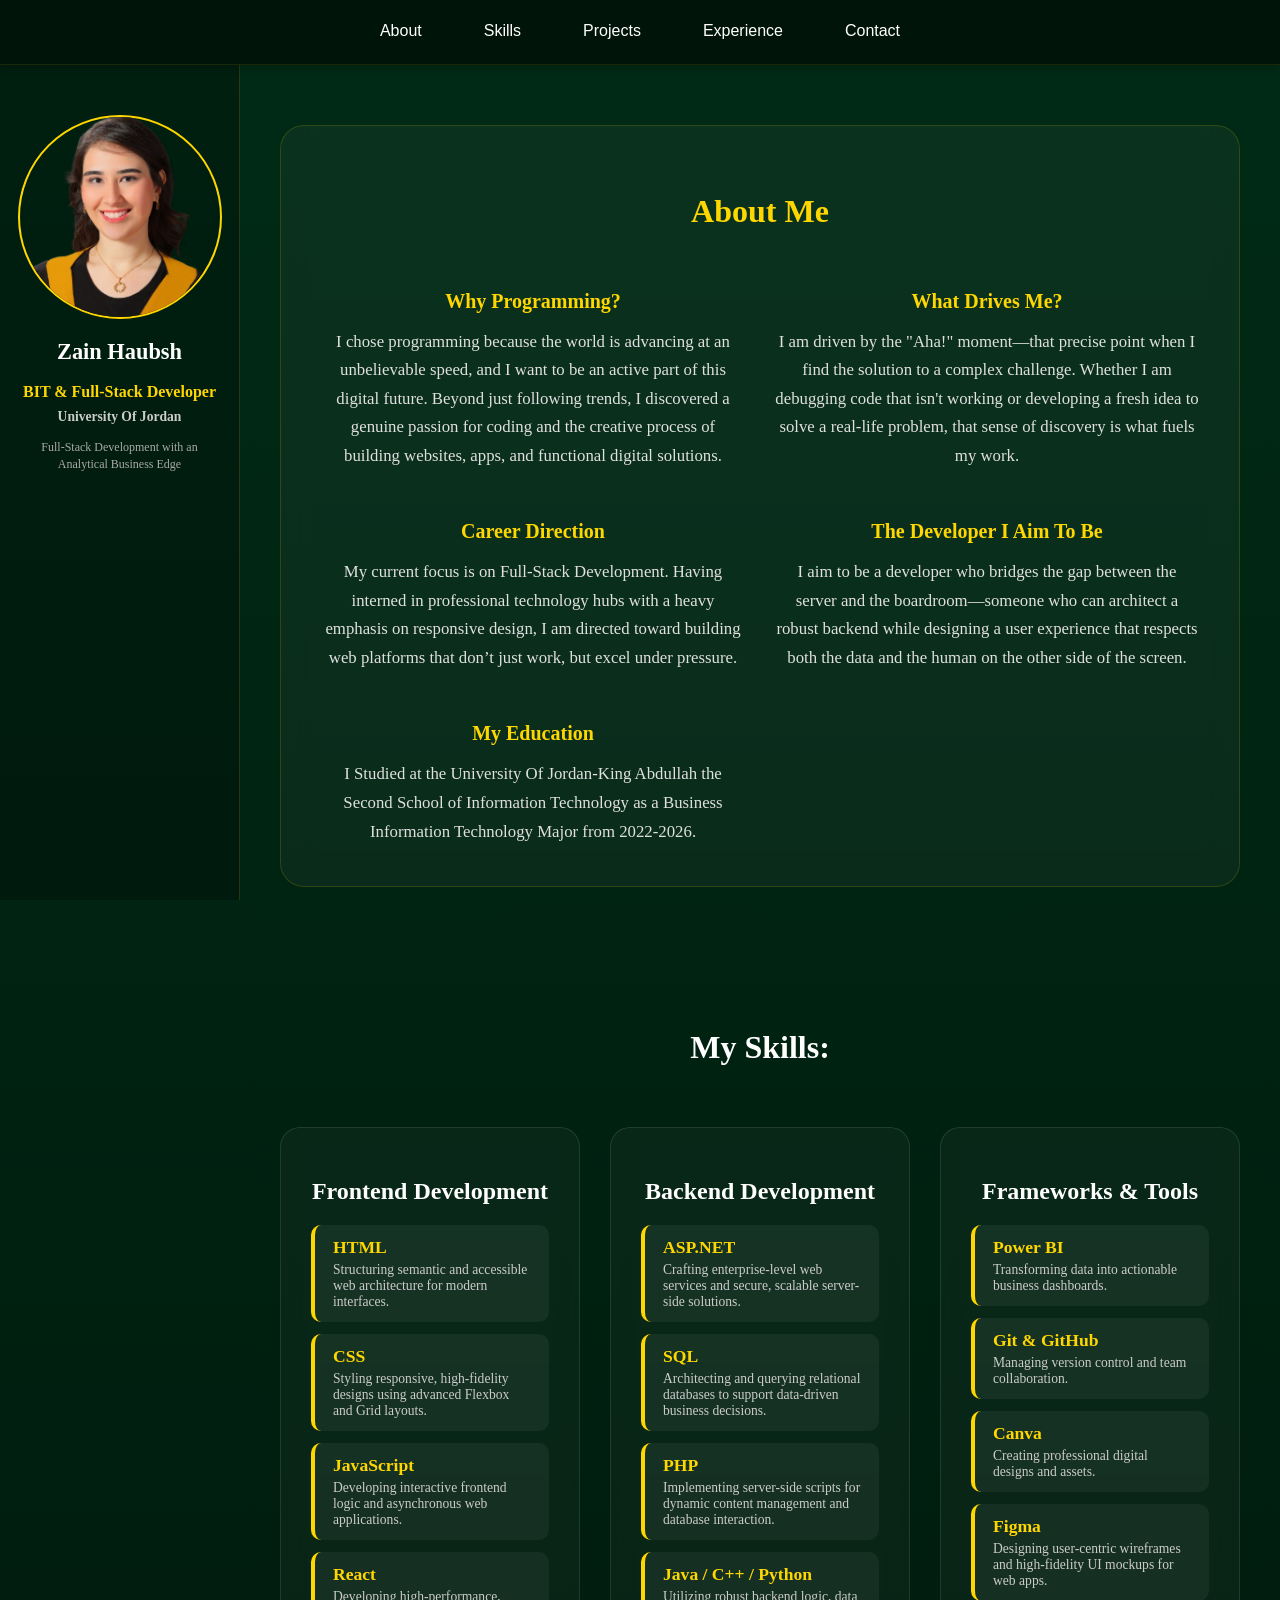
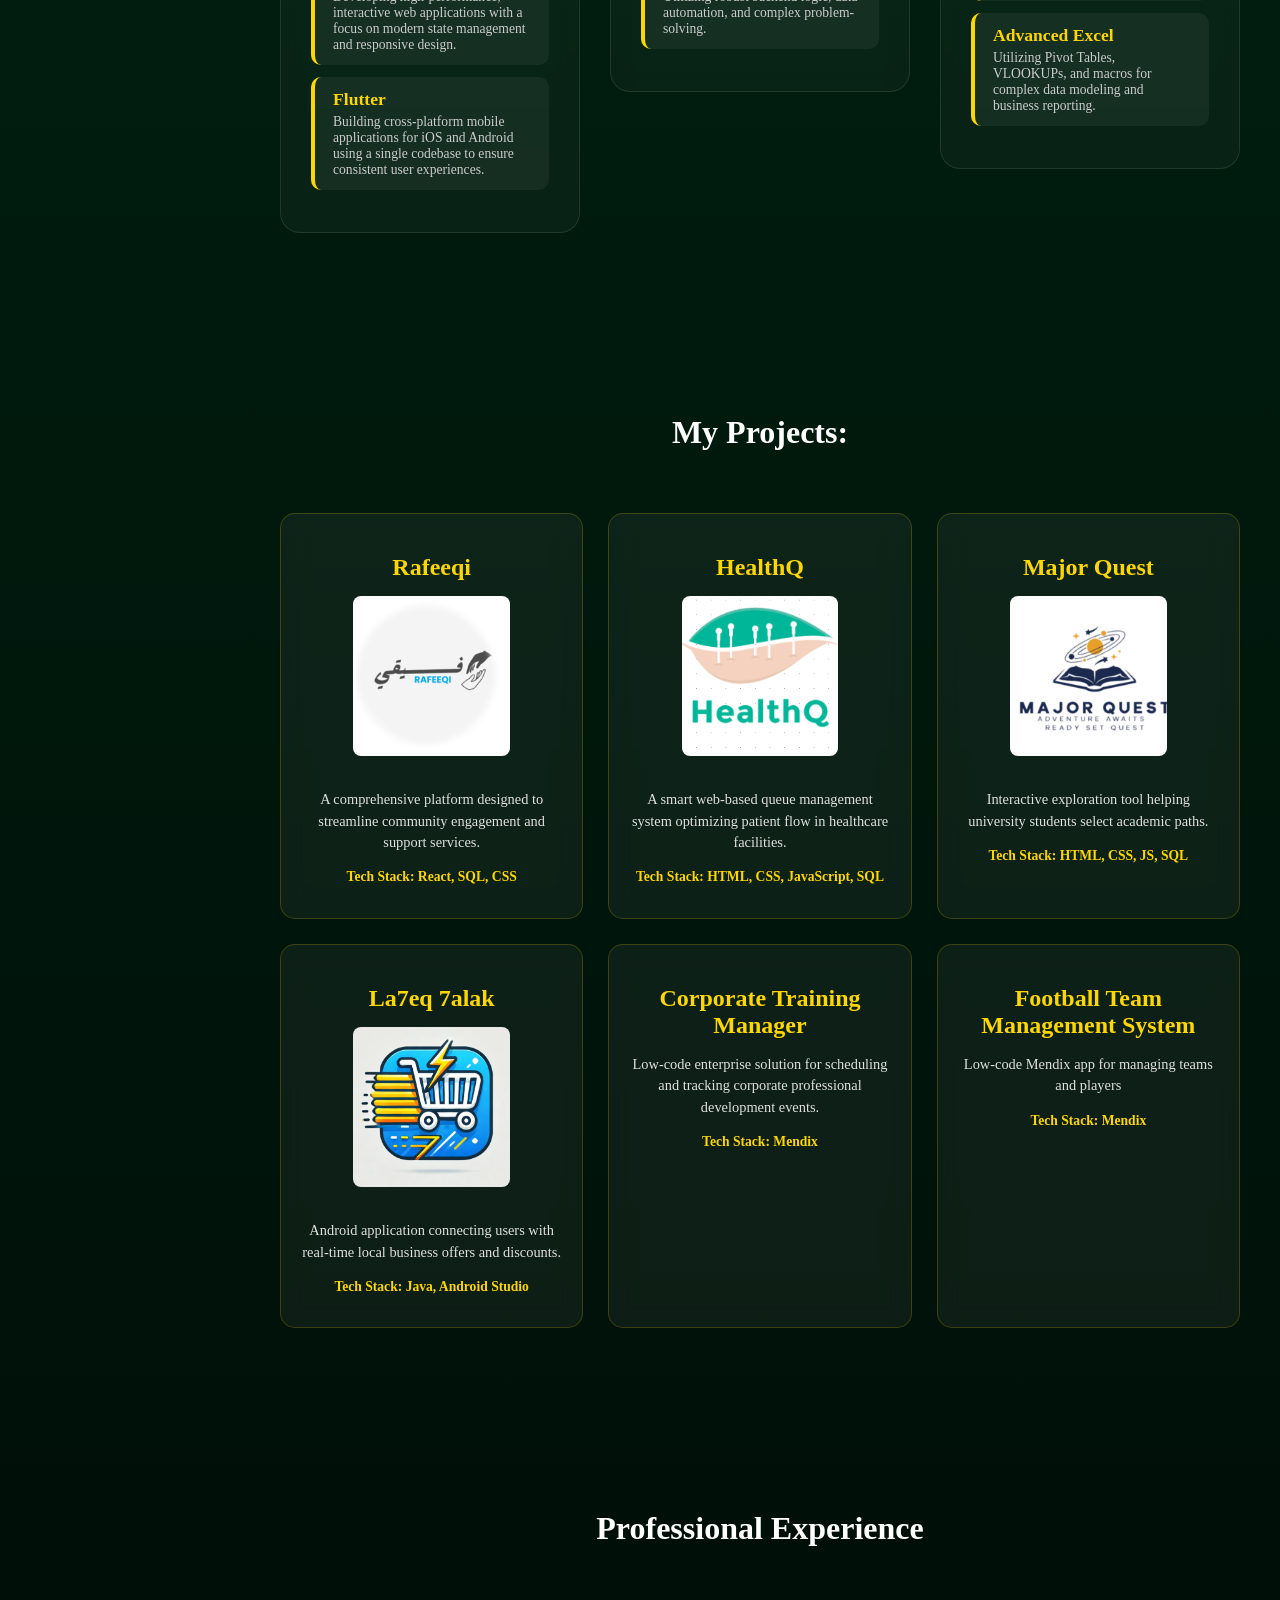
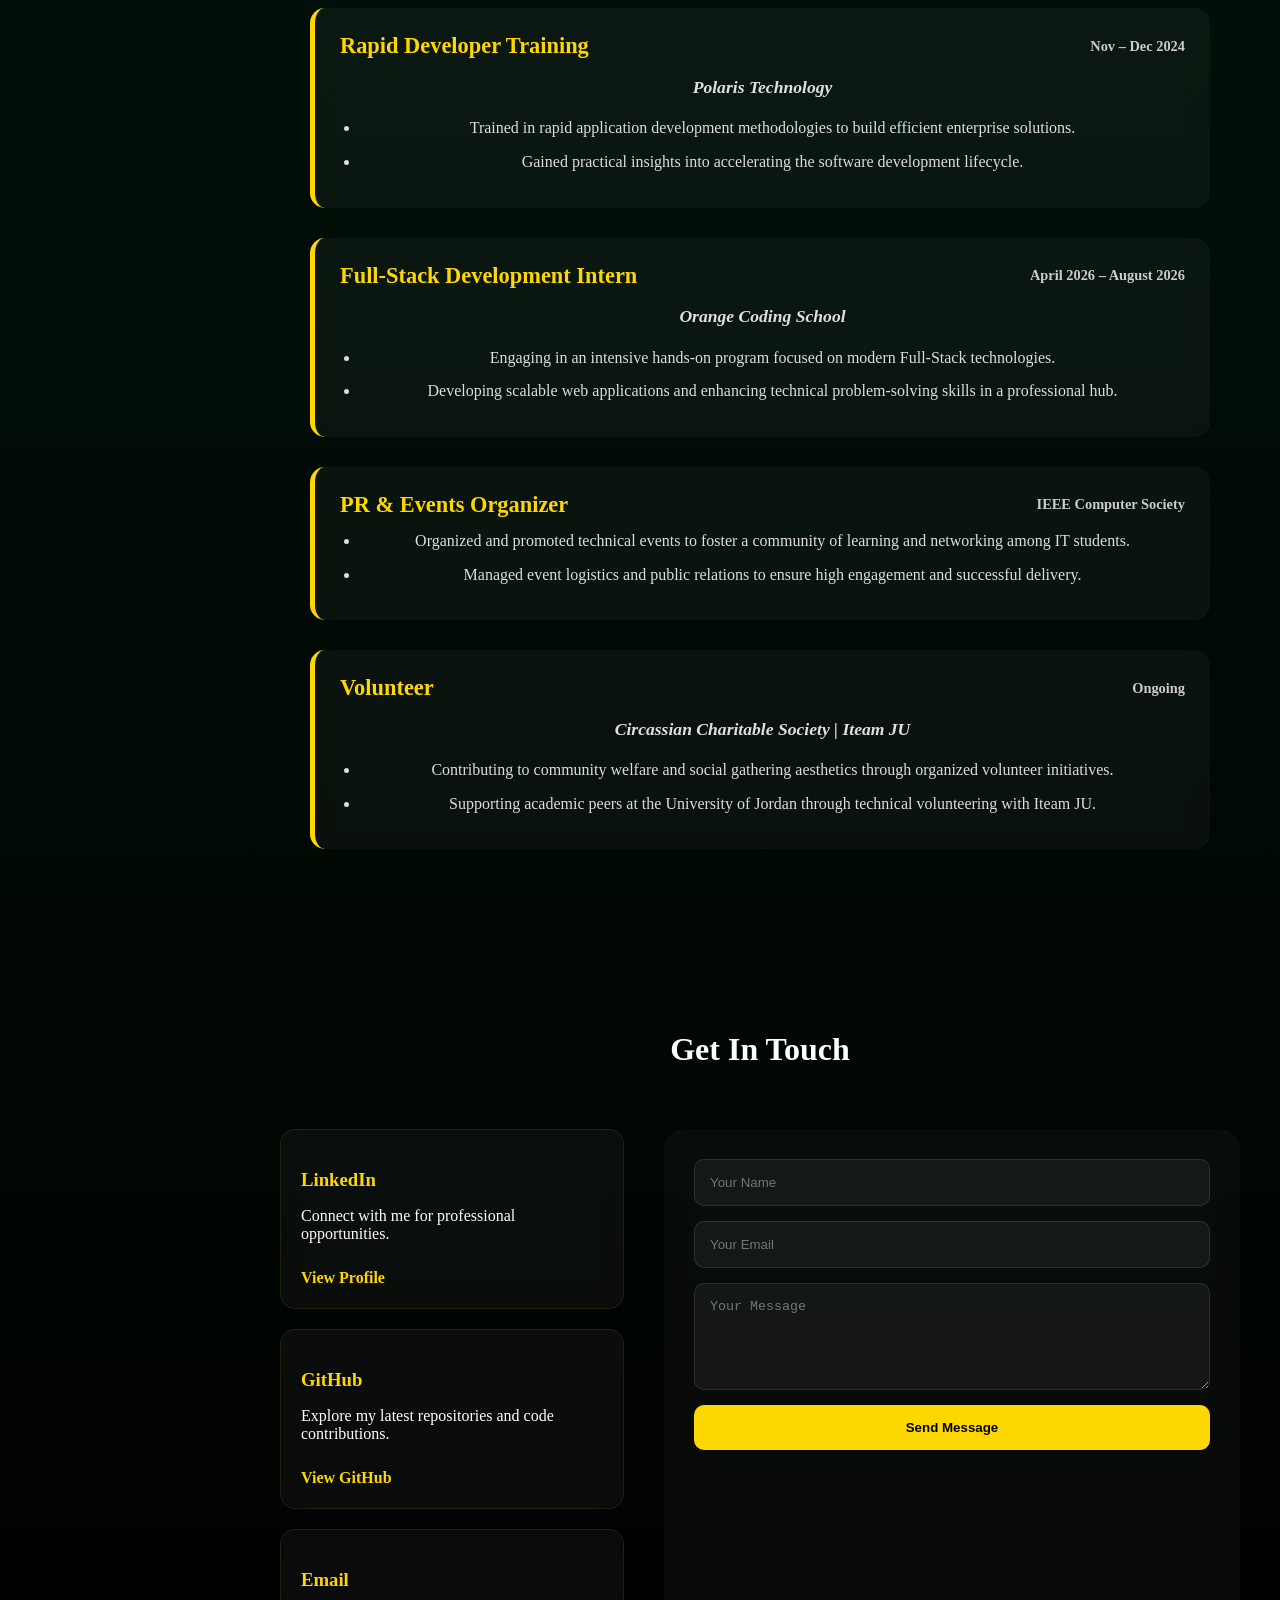
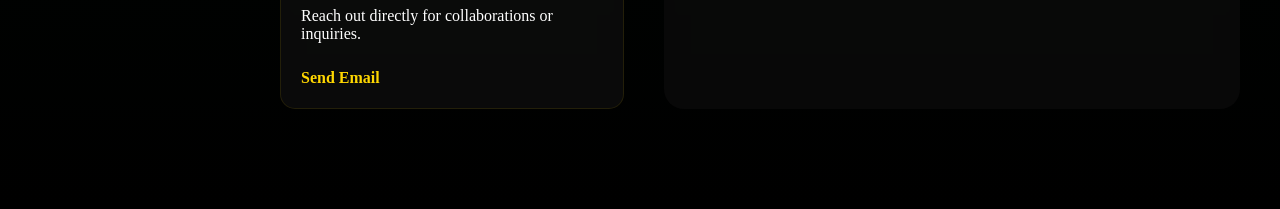
==== index.html @ e9ea1856 "edits to design, one page and change navigation" ====
<!DOCTYPE html>
<html lang="en">

<head>
    <meta charset="UTF-8">
    <meta name="viewport" content="width=device-width, initial-scale=1.0">
    <title>Main Page</title>
    <link rel="stylesheet" href="PortfolioStyling.css">
</head>

<body>
    <div class="firstbody">

        <div class="navSection">
            <a href="#about" class="link">About</a>
            <a href="#skills" class="link">Skills</a>
            <a href="#projects" class="link">Projects</a>
            <a href="#experience" class="link">Experience</a>
            <a href="#contact" class="link">Contact</a>
        </div>

        <div class="layoutFlexWrapper">

            <div class="sidebarContainer">
                <div class="myinfo">
                    <img src="Zain.png" alt="Zain's image" class="ZainImg">
                    <h1 class="name">Zain Haubsh</h1>
                    <h2 class="major">BIT & Full-Stack Developer</h2>
                    <h4>University Of Jordan</h4>
                    <h3>Full-Stack Development with an Analytical Business Edge</h3>
                </div>
            </div>

            <div class="mainContentArea">

                <div class="aboutSection" id="about">
                    <div class="driveCard">
                        <h2>About Me</h2>
                        <div class="storyGrid">
                            <div class="storyItem">
                                <h3>Why Programming?</h3>
                                <p>I chose programming because the world is advancing at an unbelievable speed, and I want to be an active part of this digital future. Beyond just following trends, I discovered a genuine passion for coding and the creative process of building websites, apps, and functional digital solutions.</p>
                            </div>
                            <div class="storyItem">
                                <h3>What Drives Me?</h3>
                                <p>I am driven by the "Aha!" moment—that precise point when I find the solution to a complex challenge. Whether I am debugging code that isn't working or developing a fresh idea to solve a real-life problem, that sense of discovery is what fuels my work.</p>
                            </div>
                            <div class="storyItem">
                                <h3>Career Direction</h3>
                                <p>My current focus is on Full-Stack Development. Having interned in professional technology hubs with a heavy emphasis on responsive design, I am directed toward building web platforms that don’t just work, but excel under pressure.</p>
                            </div>
                            <div class="storyItem">
                                <h3>The Developer I Aim To Be</h3>
                                <p>I aim to be a developer who bridges the gap between the server and the boardroom—someone who can architect a robust backend while designing a user experience that respects both the data and the human on the other side of the screen.</p>
                            </div>
                            <div class="storyItem">
                                <h3>My Education</h3>
                                <p>I Studied at the University Of Jordan-King Abdullah the Second School of Information Technology as a Business Information Technology Major from 2022-2026.</p>
                            </div>
                        </div>
                    </div>
                </div>

                <div class="infoSection" id="skills">
                    <h1>My Skills:</h1>
                    <div class="myskills">
                        <div class="bigCard">
                            <h2>Frontend Development</h2>
                            <div class="card">
                                <h3>HTML</h3>
                                <p>Structuring semantic and accessible web architecture for modern interfaces.</p>
                            </div>
                            <div class="card">
                                <h3>CSS</h3>
                                <p>Styling responsive, high-fidelity designs using advanced Flexbox and Grid layouts.</p>
                            </div>
                            <div class="card">
                                <h3>JavaScript</h3>
                                <p>Developing interactive frontend logic and asynchronous web applications.</p>
                            </div>
                            <div class="card">
                                <h3>React</h3>
                                <p>Developing high-performance, interactive web applications with a focus on modern state management and responsive design.</p>
                            </div>
                            <div class="card">
                                <h3>Flutter</h3>
                                <p>Building cross-platform mobile applications for iOS and Android using a single codebase to ensure consistent user experiences.</p>
                            </div>
                        </div>

                        <div class="bigCard">
                            <h2>Backend Development</h2>
                            <div class="card">
                                <h3>ASP.NET</h3>
                                <p>Crafting enterprise-level web services and secure, scalable server-side solutions.</p>
                            </div>
                            <div class="card">
                                <h3>SQL</h3>
                                <p>Architecting and querying relational databases to support data-driven business decisions.</p>
                            </div>
                            <div class="card">
                                <h3>PHP</h3>
                                <p>Implementing server-side scripts for dynamic content management and database interaction.</p>
                            </div>
                            <div class="card">
                                <h3>Java / C++ / Python</h3>
                                <p>Utilizing robust backend logic, data automation, and complex problem-solving.</p>
                            </div>
                        </div>

                        <div class="bigCard">
                            <h2>Frameworks & Tools</h2>
                            <div class="card">
                                <h3>Power BI</h3>
                                <p>Transforming data into actionable business dashboards.</p>
                            </div>
                            <div class="card">
                                <h3>Git & GitHub</h3>
                                <p>Managing version control and team collaboration.</p>
                            </div>
                            <div class="card">
                                <h3>Canva</h3>
                                <p>Creating professional digital designs and assets.</p>
                            </div>
                            <div class="card">
                                <h3>Figma</h3>
                                <p>Designing user-centric wireframes and high-fidelity UI mockups for web apps.</p>
                            </div>
                            <div class="card">
                                <h3>Advanced Excel</h3>
                                <p>Utilizing Pivot Tables, VLOOKUPs, and macros for complex data modeling and business reporting.</p>
                            </div>
                        </div>
                    </div>
                </div>

                <div class="infoSection" id="projects">
                    <h1>My Projects:</h1>
                    <div class="myprojects">
                        <div class="projectCard">
                            <h2>Rafeeqi</h2>
                            <img src="rafeeqi.png" alt="Rafeeqi Platform">
                            <p>A comprehensive platform designed to streamline community engagement and support services.</p>
                            <p class="tech">Tech Stack: React, SQL, CSS</p>
                        </div>
                        <div class="projectCard">
                            <h2>HealthQ</h2>
                            <img src="HealthQ.png" alt="HealthQ System">
                            <p>A smart web-based queue management system optimizing patient flow in healthcare facilities.</p>
                            <p class="tech">Tech Stack: HTML, CSS, JavaScript, SQL</p>
                        </div>
                        <div class="projectCard">
                            <h2>Major Quest</h2>
                            <img src="majorQuest.png" alt="Major Quest">
                            <p>Interactive exploration tool helping university students select academic paths.</p>
                            <p class="tech">Tech Stack: HTML, CSS, JS, SQL</p>
                        </div>
                        <div class="projectCard">
                            <h2>La7eq 7alak</h2>
                            <img src="La7eq 7alak.png" alt="La7eq 7alak App">
                            <p>Android application connecting users with real-time local business offers and discounts.</p>
                            <p class="tech">Tech Stack: Java, Android Studio</p>
                        </div>
                        <div class="projectCard">
                            <h2>Corporate Training Manager</h2>
                            <p>Low-code enterprise solution for scheduling and tracking corporate professional development events.</p>
                            <p class="tech">Tech Stack: Mendix</p>
                        </div>
                        <div class="projectCard">
                            <h2>Football Team Management System</h2>
                            <p>Low-code Mendix app for managing teams and players</p>
                            <p class="tech">Tech Stack: Mendix</p>
                        </div>
                    </div>
                </div>

                <div class="infoSection" id="experience">
                    <h1>Professional Experience</h1>
                    <div class="experienceContainer">
                        <div class="expCard">
                            <div class="expHeader">
                                <h2>Rapid Developer Training</h2>
                                <span class="date">Nov – Dec 2024</span>
                            </div>
                            <h3>Polaris Technology</h3>
                            <ul>
                                <li>Trained in rapid application development methodologies to build efficient enterprise solutions.</li>
                                <li>Gained practical insights into accelerating the software development lifecycle.</li>
                            </ul>
                        </div>
                        <div class="expCard">
                            <div class="expHeader">
                                <h2>Full-Stack Development Intern</h2>
                                <span class="date">April 2026 – August 2026</span>
                            </div>
                            <h3>Orange Coding School</h3>
                            <ul>
                                <li>Engaging in an intensive hands-on program focused on modern Full-Stack technologies.</li>
                                <li>Developing scalable web applications and enhancing technical problem-solving skills in a professional hub.</li>
                            </ul>
                        </div>
                        <div class="expCard">
                            <div class="expHeader">
                                <h2>PR & Events Organizer</h2>
                                <span class="date">IEEE Computer Society</span>
                            </div>
                            <ul>
                                <li>Organized and promoted technical events to foster a community of learning and networking among IT students.</li>
                                <li>Managed event logistics and public relations to ensure high engagement and successful delivery.</li>
                            </ul>
                        </div>
                        <div class="expCard">
                            <div class="expHeader">
                                <h2>Volunteer</h2>
                                <span class="date">Ongoing</span>
                            </div>
                            <h3>Circassian Charitable Society | Iteam JU</h3>
                            <ul>
                                <li>Contributing to community welfare and social gathering aesthetics through organized volunteer initiatives.</li>
                                <li>Supporting academic peers at the University of Jordan through technical volunteering with Iteam JU.</li>
                            </ul>
                        </div>
                    </div>
                </div>

                <div class="infoSection" id="contact">
                    <h1>Get In Touch</h1>
                    <div class="contactContainer">
                        <div class="contactLinks">
                            <div class="contactCard">
                                <h3>LinkedIn</h3>
                                <p>Connect with me for professional opportunities.</p>
                                <a href="https://www.linkedin.com/in/zain-haubsh" class="contactBtn">View Profile</a>
                            </div>
                            <div class="contactCard">
                                <h3>GitHub</h3>
                                <p>Explore my latest repositories and code contributions.</p>
                                <a href="https://github.com/ZainHaubsh" class="contactBtn">View GitHub</a>
                            </div>
                            <div class="contactCard">
                                <h3>Email</h3>
                                <p>Reach out directly for collaborations or inquiries.</p>
                                <a href="mailto:zhaubsh@gmail.com" class="contactBtn">Send Email</a>
                            </div>
                        </div>
                        <form class="contactForm">
                            <input type="text" placeholder="Your Name" required>
                            <input type="email" placeholder="Your Email" required>
                            <textarea placeholder="Your Message" rows="5" required></textarea>
                            <button type="submit" class="submitBtn">Send Message</button>
                        </form>
                    </div>
                </div>

            </div>
        </div>
    </div>
</body>

</html>
---- PortfolioStyling.css ----
html,
body {
    max-width: 100%;
    overflow-x: hidden;
    position: relative;
    margin: 0;
    padding: 0;
    width: 100%;
    background: linear-gradient(to bottom, #002B16, #000000);
    min-height: 100vh;
    color: white;
}

.firstbody {
    display: flex;
    flex-direction: column;
    max-width: 100%;
    min-height: 100vh;
}

.layoutFlexWrapper {
    display: flex;
    flex-direction: row;
    width: 100%;
    flex: 1;
}

.navSection {
    display: flex;
    justify-content: center;
    align-items: center;
    gap: 30px;
    padding: 20px 0;
    width: 100%;
    height: 65px; 
    background: rgba(0, 20, 10, 0.95);
    backdrop-filter: blur(10px);
    box-sizing: border-box;
    border-bottom: 1px solid rgba(255, 215, 0, 0.1);
    box-shadow: 0 2px 10px rgba(0, 0, 0, 0.3);
    position: fixed;
    top: 0;
    left: 0;
    z-index: 1010; 
}

.link {
    color: white;
    text-decoration: none;
    font-size: 16px;
    font-weight: 500;
    font-family: sans-serif;
    padding: 8px 16px;
    transition: all 0.3s ease;
    border-bottom: 2px solid transparent;
}

.link:hover {
    color: #FFD700;
    border-bottom: 2px solid #FFD700;
}

.sidebarContainer {
    display: flex;
    flex-direction: column;
    justify-content: flex-start;
    align-items: center;
    gap: 25px;
    padding: 50px 15px;
    width: 240px;
    min-width: 240px;
    background: rgba(0, 15, 8, 0.4);
    box-sizing: border-box;
    border-right: 1px solid rgba(255, 215, 0, 0.15);
    overflow-y: auto;
    position: fixed;
    top: 65px;
    left: 0;
    height: calc(100vh - 65px);
    z-index: 1000;
}

.mainContentArea {
    flex: 1;
    display: flex;
    flex-direction: column;
    box-sizing: border-box;
    margin-top: 65px; 
    margin-left: 240px;
    width: calc(100% - 240px);
}

.myinfo {
    display: flex;
    flex-direction: column;
    align-items: center;
    text-align: center;
    width: 100%;
}

.ZainImg {
    margin-bottom: 15px;
    width: 200px;
    height: 200px;
    border-radius: 50%;
    object-fit: cover;
    border: 2px solid #FFD700;
}

.name {
    font-size: 1.4rem;
    margin: 5px 0;
}

.major {
    color: #FFD700;
    font-size: 1rem;
    margin-bottom: 6px;
}

.sidebarContainer h4 {
    font-size: 0.85rem;
    margin: 2px 0;
    color: #cccccc;
}

.sidebarContainer h3 {
    font-size: 0.75rem;
    font-weight: normal;
    color: #aaaaaa;
    margin-top: 12px;
    line-height: 1.4;
    padding: 0 5px;
}

.aboutSection {
    display: flex;
    justify-content: center;
    align-items: center;
    padding: 60px 40px;
    width: 100%;
    box-sizing: border-box;
}

.infoSection {
    padding: 60px 40px;
    width: 100%;
    box-sizing: border-box;
    display: flex;
    flex-direction: column;
    align-items: center;
    text-align: center;
}

.driveCard {
    width: 100%;
    max-width: 1100px;
    background: rgba(255, 255, 255, 0.04);
    border: 1px solid rgba(255, 215, 0, 0.15);
    border-radius: 24px;
    padding: 40px;
    backdrop-filter: blur(15px);
    box-sizing: border-box;
    display: flex;
    flex-direction: column;
    align-items: center;
}

.driveCard h2 {
    color: #FFD700;
    text-align: center;
    font-size: 2rem;
    margin-bottom: 40px;
}

.storyGrid {
    display: grid;
    grid-template-columns: 1fr 1fr;
    gap: 30px;
    width: 100%;
}

.storyItem {
    text-align: center;
}

.storyItem h3 {
    color: #FFD700;
    font-size: 1.25rem;
    margin-bottom: 15px;
}

.storyItem p {
    color: #e0e0e0;
    line-height: 1.7;
    font-size: 1.05rem;
    margin: 0 auto;
}

.myworkButton {
    margin-top: 30px;
    padding: 12px 30px;
    border-radius: 25px;
    background-color: #FFD700;
    color: black;
    font-weight: bold;
    border: none;
    cursor: pointer;
}

.myskills {
    display: flex;
    flex-direction: row;
    flex-wrap: wrap;
    justify-content: center;
    align-items: flex-start;
    gap: 30px;
    padding: 40px 0;
    width: 100%;
    box-sizing: border-box;
}

.bigCard {
    background: rgba(255, 255, 255, 0.03);
    border: 1px solid rgba(255, 255, 255, 0.1);
    border-radius: 20px;
    padding: 30px;
    flex: 1;
    min-width: 280px;
    max-width: 400px;
    backdrop-filter: blur(10px);
    box-sizing: border-box;
}

.card {
    background: rgba(255, 255, 255, 0.05);
    border-left: 4px solid #FFD700;
    border-radius: 10px;
    padding: 12px 18px;
    margin: 12px 0;
    text-align: left;
    transition: all 0.3s ease;
}

.card h3 {
    margin: 0;
    font-size: 1.1rem;
    color: #FFD700;
}

.card p {
    margin: 4px 0 0 0;
    font-size: 0.85rem;
    color: #cccccc;
}

.myprojects {
    display: grid;
    grid-template-columns: repeat(auto-fit, minmax(280px, 1fr));
    gap: 25px;
    padding: 40px 0;
    width: 100%;
}

.projectCard {
    background: rgba(255, 255, 255, 0.05);
    border: 1px solid rgba(255, 215, 0, 0.2);
    border-radius: 15px;
    padding: 20px;
    text-align: center;
    backdrop-filter: blur(12px);
    transition: transform 0.3s ease, border-color 0.3s ease;
}

.projectCard:hover {
    transform: translateY(-10px);
    border-color: #FFD700;
    box-shadow: 0 10px 20px rgba(0, 0, 0, 0.5);
}

.projectCard h2 {
    color: #FFD700;
    margin-bottom: 15px;
    font-size: 1.5rem;
}

.projectCard img {
    width: 60%;
    height: 160px;
    object-fit: cover;
    border-radius: 8px;
    margin-bottom: 15px;
    background: #1a1a1a;
}

.projectCard p {
    font-size: 0.9rem;
    color: #e0e0e0;
    line-height: 1.5;
    margin-bottom: 10px;
}

.projectCard .tech {
    font-weight: bold;
    color: #FFD700;
    font-size: 0.85rem;
}

.experienceContainer {
    display: flex;
    flex-direction: column;
    align-items: center;
    gap: 30px;
    padding: 40px 0;
    width: 100%;
}

.expCard {
    background: rgba(255, 255, 255, 0.04);
    border-left: 5px solid #FFD700;
    border-radius: 15px;
    padding: 25px;
    width: 100%;
    max-width: 900px;
    backdrop-filter: blur(10px);
    box-sizing: border-box;
    transition: transform 0.3s ease;
}

.expCard:hover {
    transform: translateX(10px);
    background: rgba(255, 255, 255, 0.08);
}

.expHeader {
    display: flex;
    justify-content: space-between;
    align-items: center;
    margin-bottom: 10px;
}

.expCard h2 {
    color: #FFD700;
    margin: 0;
    font-size: 1.4rem;
}

.expCard h3 {
    color: #e0e0e0;
    font-size: 1.1rem;
    font-style: italic;
}

.expCard .date {
    color: #cccccc;
    font-size: 0.9rem;
    font-weight: bold;
}

.expCard ul {
    margin: 0;
    padding-left: 20px;
    color: #dddddd;
}

.expCard li {
    margin-bottom: 8px;
    line-height: 1.6;
}

.contactContainer {
    display: flex;
    flex-direction: row;
    flex-wrap: wrap;
    justify-content: center;
    gap: 40px;
    padding: 40px 0;
    width: 100%;
}

.contactLinks {
    display: flex;
    flex-direction: column;
    gap: 20px;
    flex: 1;
    max-width: 400px;
}

.contactCard {
    background: rgba(255, 255, 255, 0.04);
    border: 1px solid rgba(255, 215, 0, 0.1);
    border-radius: 15px;
    padding: 20px;
    text-align: left;
    backdrop-filter: blur(10px);
}

.contactCard h3 {
    color: #FFD700;
    margin-bottom: 10px;
}

.contactBtn {
    display: inline-block;
    margin-top: 10px;
    color: #FFD700;
    text-decoration: none;
    font-weight: bold;
    border-bottom: 1px solid transparent;
    transition: border-color 0.3s ease;
}

.contactBtn:hover {
    border-color: #FFD700;
}

.contactForm {
    flex: 1.5;
    max-width: 600px;
    display: flex;
    flex-direction: column;
    gap: 15px;
    background: rgba(255, 255, 255, 0.03);
    padding: 30px;
    border-radius: 20px;
    backdrop-filter: blur(10px);
    box-sizing: border-box;
}

.contactForm input,
.contactForm textarea {
    background: rgba(255, 255, 255, 0.05);
    border: 1px solid rgba(255, 255, 255, 0.1);
    border-radius: 10px;
    padding: 15px;
    color: white;
}

.submitBtn {
    background: #FFD700;
    color: black;
    border: none;
    padding: 15px;
    border-radius: 10px;
    font-weight: bold;
    cursor: pointer;
    transition: transform 0.3s ease, background 0.3s ease;
}

.submitBtn:hover {
    transform: scale(1.02);
    background: #e6c200;
}

@media (max-width: 1024px) {
    .sidebarContainer {
        width: 200px;
        min-width: 200px;
        padding: 40px 10px;
    }

    .mainContentArea {
        width: calc(100% - 200px);
        margin-left: 200px;
    }

    .ZainImg {
        width: 80px;
        height: 80px;
    }

    .name {
        font-size: 1.2rem;
    }

    .link {
        font-size: 14px;
        padding: 6px 10px;
    }

    .storyGrid {
        grid-template-columns: 1fr;
    }

    .contactContainer {
        flex-direction: column;
        align-items: center;
        gap: 30px;
    }

    .contactForm,
    .contactLinks {
        max-width: 90%;
        width: 100%;
    }
}

@media (max-width: 768px) {
    .layoutFlexWrapper {
        flex-direction: column;
    }

    .navSection {
        gap: 15px;
        padding: 15px 10px;
        flex-wrap: wrap;
        height: auto;
    }

    .link {
        font-size: 13px;
        padding: 4px 8px;
    }

    .sidebarContainer {
        position: static;
        width: 100%;
        height: auto;
        min-width: unset;
        padding: 30px 20px;
        border-right: none;
        border-bottom: 1px solid rgba(255, 215, 0, 0.15);
        background: rgba(0, 15, 8, 0.2);
        margin-top:90px;
    }

    .ZainImg {
        width: 90px;
        height: 90px;
    }

    .name {
        font-size: 1.5rem;
    }

    .mainContentArea {
        width: 100%;
        margin-left: 0;
        margin-top: 0;
    }

    .aboutSection,
    .infoSection {
        padding: 40px 20px;
    }

    .driveCard {
        padding: 30px 20px;
    }

    .myskills {
        flex-direction: column;
        align-items: center;
        padding: 20px 0;
    }

    .bigCard {
        width: 100%;
        max-width: 100%;
    }

    .myprojects {
        flex-direction: column;
        align-items: center;
        padding: 20px 0;
    }

    .projectCard {
        width: 100%;
        max-width: 100%;
    }

    .contactContainer {
        flex-direction: column;
        align-items: center;
        padding: 20px 0;
    }

    .contactForm,
    .contactLinks {
        width: 100%;
        max-width: 100%;
    }

    .expHeader {
        flex-direction: column;
        align-items: flex-start;
        gap: 5px;
    }
}
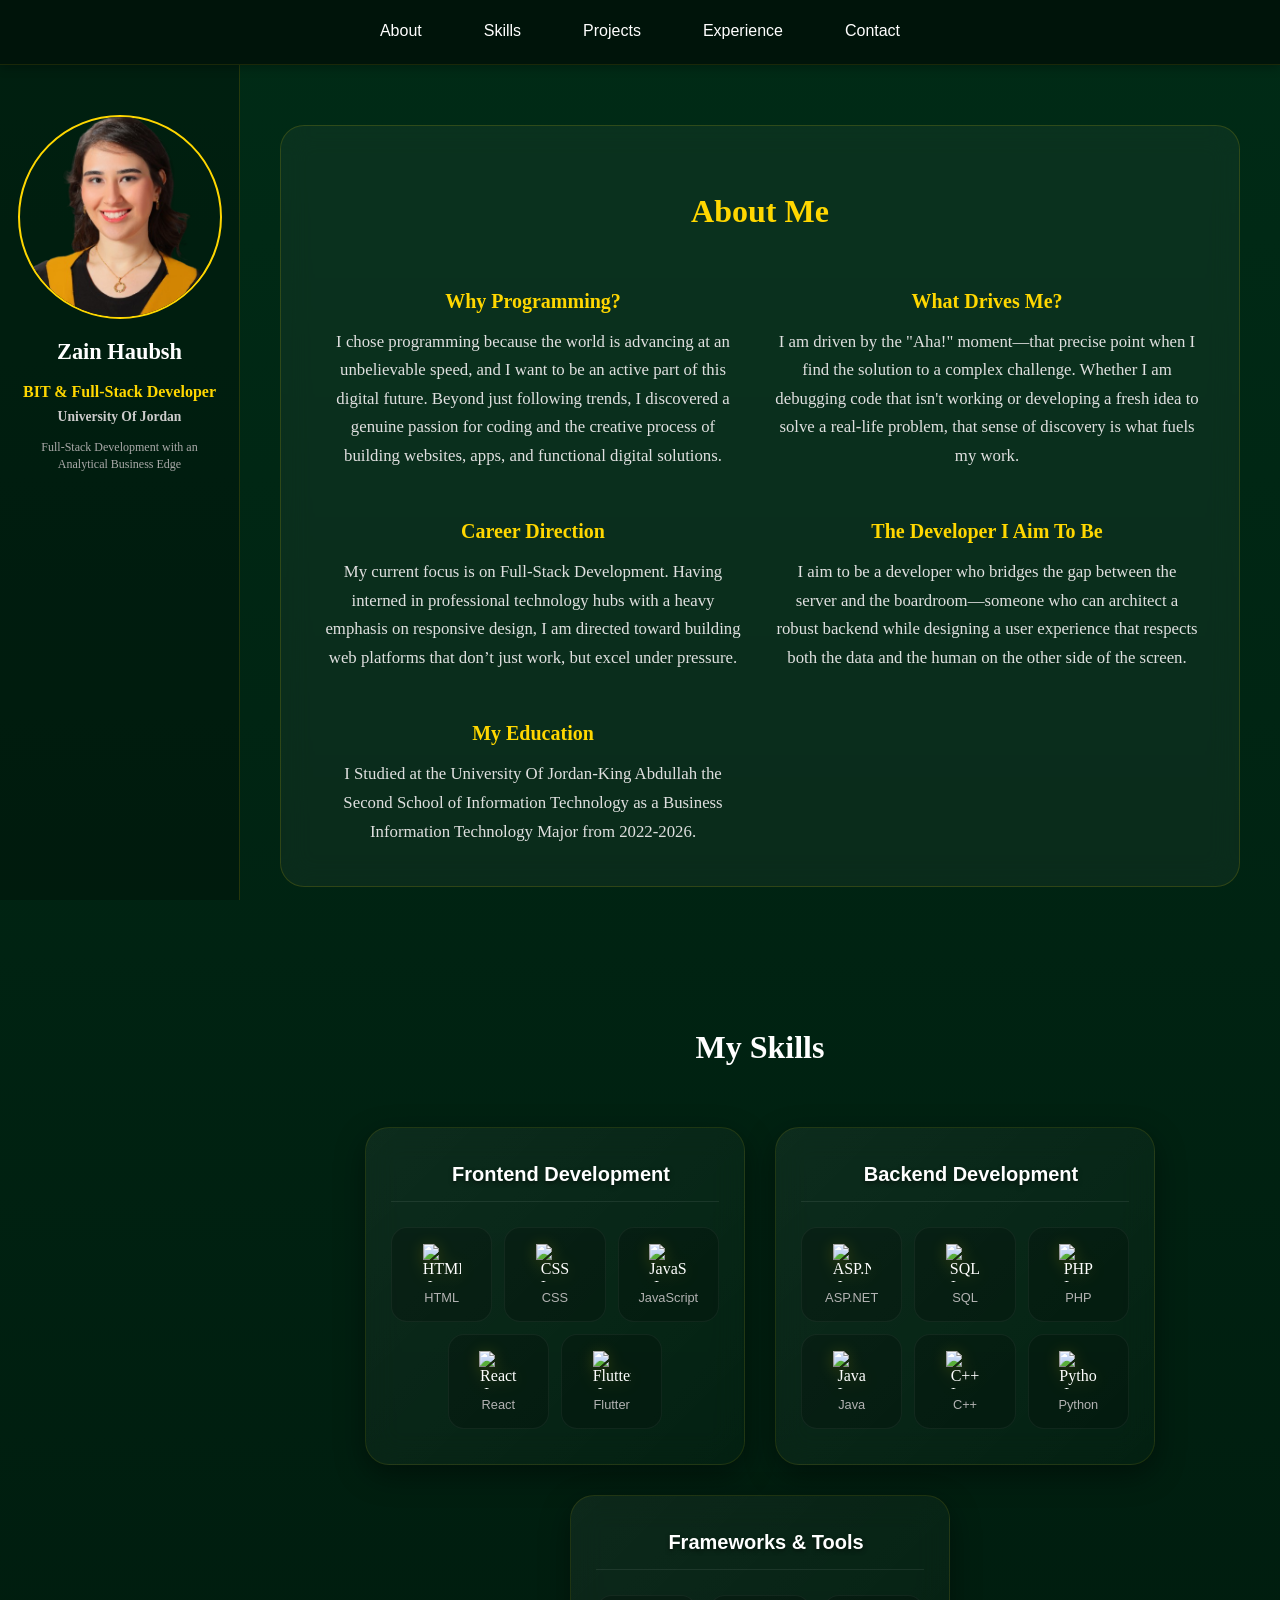
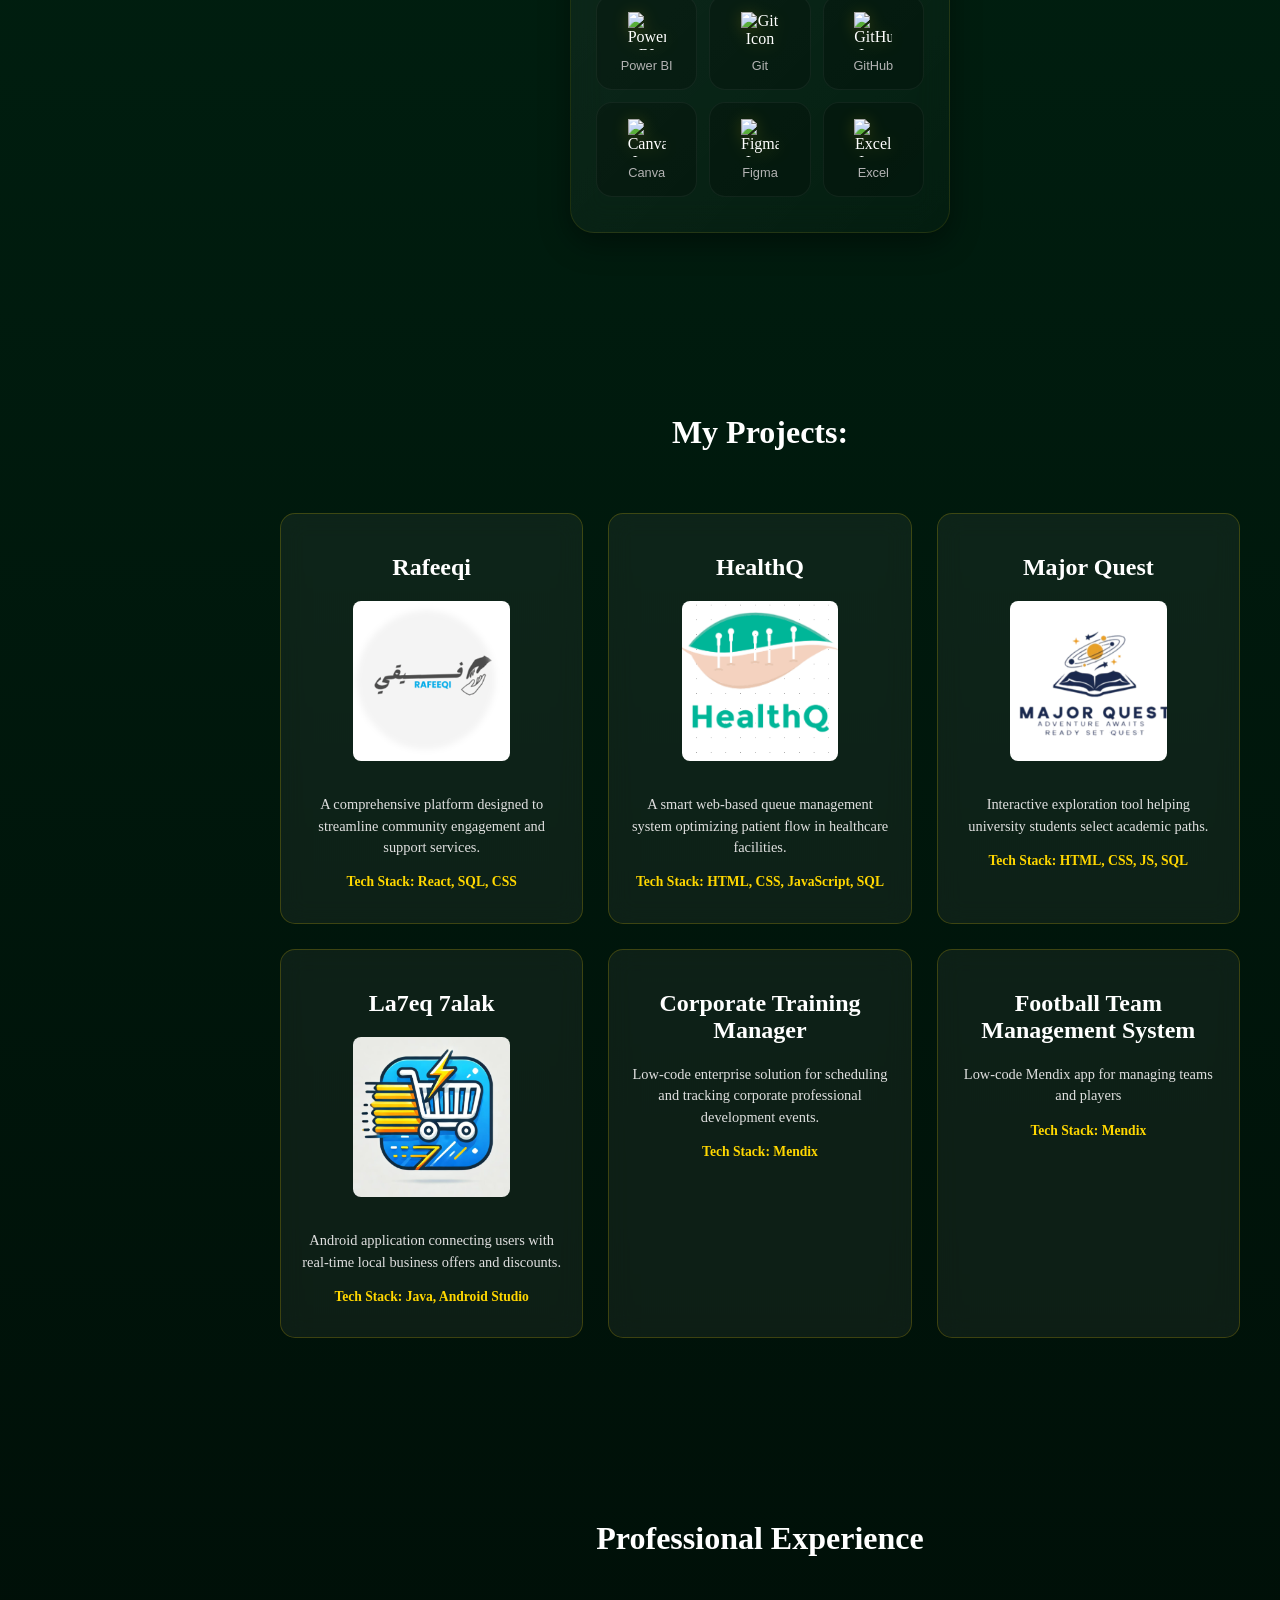
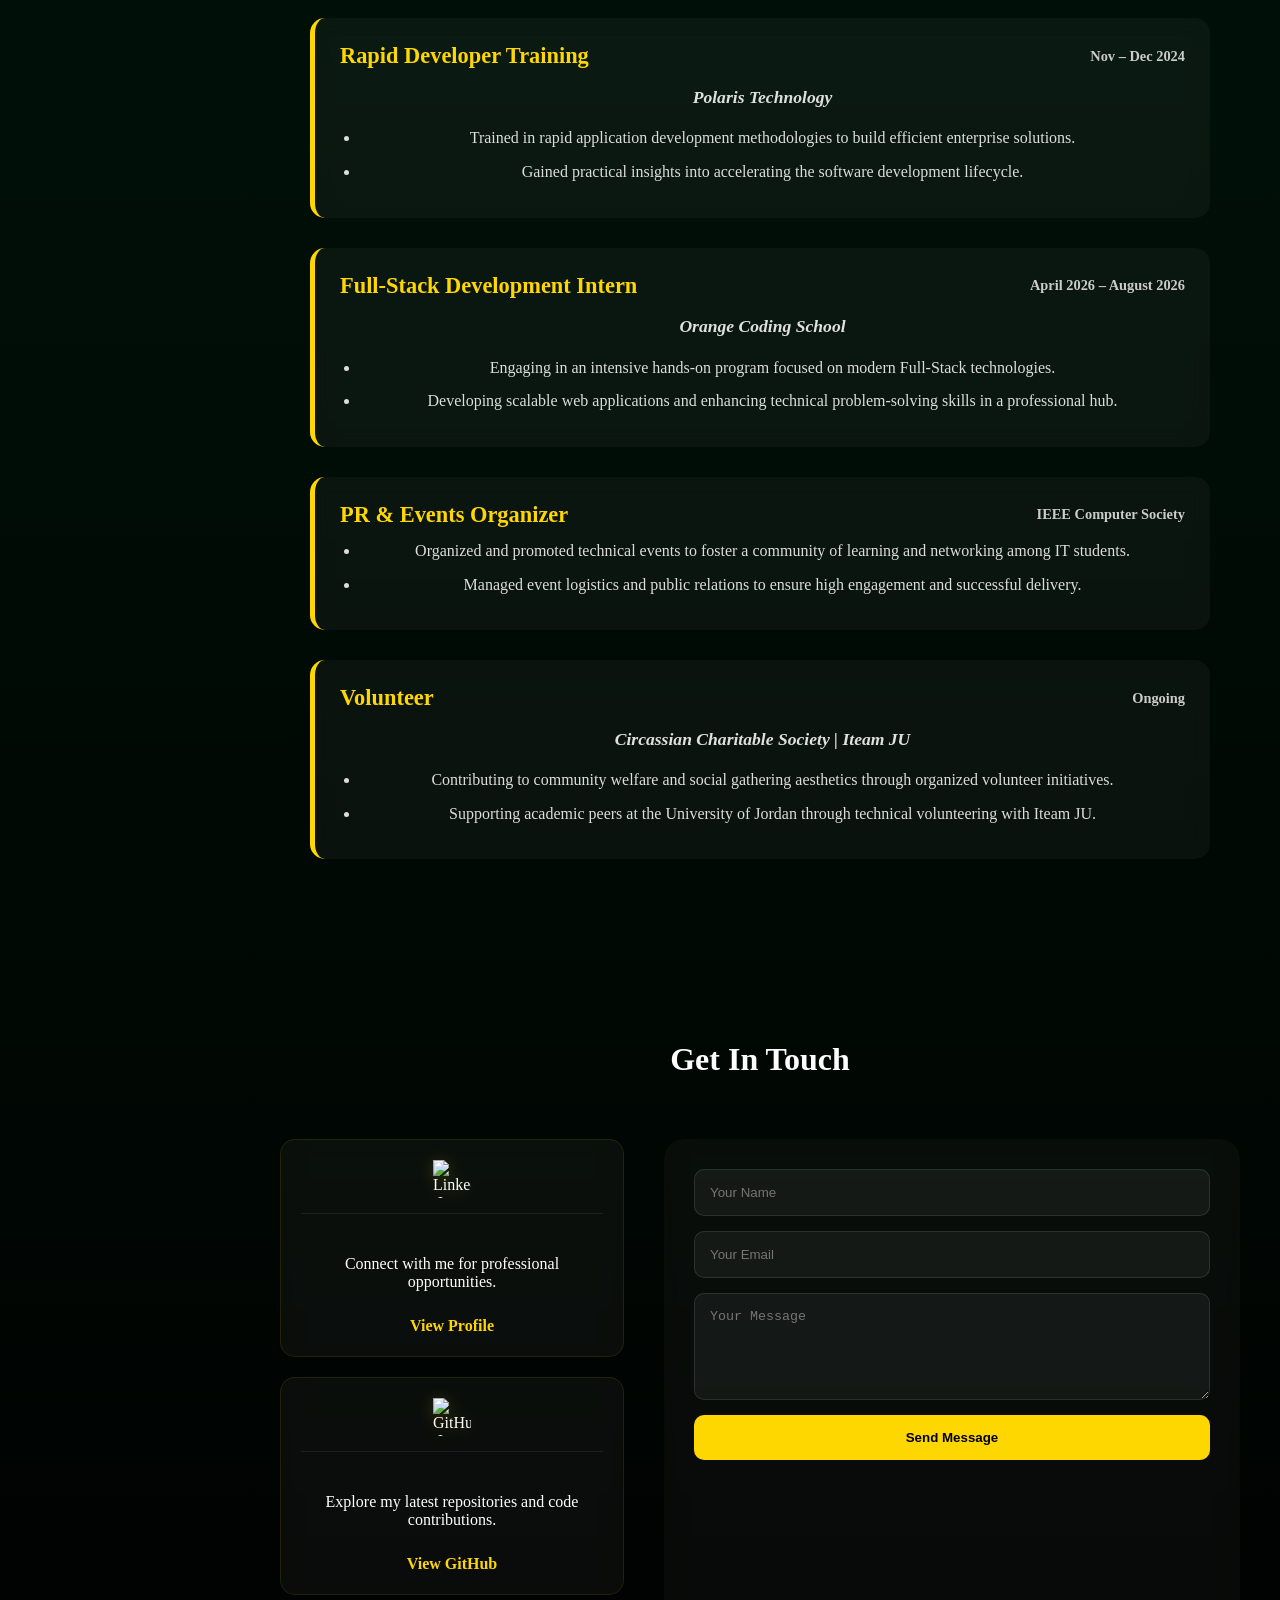
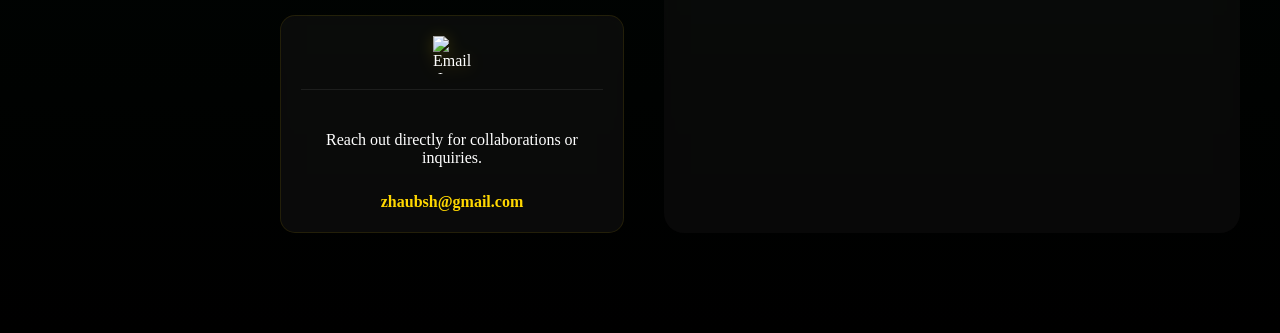
==== commit e7b8bd23: "change skills to icons, and contact labels to icons" ====
--- a/index.html
+++ b/index.html
@@ -39,98 +39,156 @@
                         <div class="storyGrid">
                             <div class="storyItem">
                                 <h3>Why Programming?</h3>
-                                <p>I chose programming because the world is advancing at an unbelievable speed, and I want to be an active part of this digital future. Beyond just following trends, I discovered a genuine passion for coding and the creative process of building websites, apps, and functional digital solutions.</p>
+                                <p>I chose programming because the world is advancing at an unbelievable speed, and I
+                                    want to be an active part of this digital future. Beyond just following trends, I
+                                    discovered a genuine passion for coding and the creative process of building
+                                    websites, apps, and functional digital solutions.</p>
                             </div>
                             <div class="storyItem">
                                 <h3>What Drives Me?</h3>
-                                <p>I am driven by the "Aha!" moment—that precise point when I find the solution to a complex challenge. Whether I am debugging code that isn't working or developing a fresh idea to solve a real-life problem, that sense of discovery is what fuels my work.</p>
+                                <p>I am driven by the "Aha!" moment—that precise point when I find the solution to a
+                                    complex challenge. Whether I am debugging code that isn't working or developing a
+                                    fresh idea to solve a real-life problem, that sense of discovery is what fuels my
+                                    work.</p>
                             </div>
                             <div class="storyItem">
                                 <h3>Career Direction</h3>
-                                <p>My current focus is on Full-Stack Development. Having interned in professional technology hubs with a heavy emphasis on responsive design, I am directed toward building web platforms that don’t just work, but excel under pressure.</p>
+                                <p>My current focus is on Full-Stack Development. Having interned in professional
+                                    technology hubs with a heavy emphasis on responsive design, I am directed toward
+                                    building web platforms that don’t just work, but excel under pressure.</p>
                             </div>
                             <div class="storyItem">
                                 <h3>The Developer I Aim To Be</h3>
-                                <p>I aim to be a developer who bridges the gap between the server and the boardroom—someone who can architect a robust backend while designing a user experience that respects both the data and the human on the other side of the screen.</p>
+                                <p>I aim to be a developer who bridges the gap between the server and the
+                                    boardroom—someone who can architect a robust backend while designing a user
+                                    experience that respects both the data and the human on the other side of the
+                                    screen.</p>
                             </div>
                             <div class="storyItem">
                                 <h3>My Education</h3>
-                                <p>I Studied at the University Of Jordan-King Abdullah the Second School of Information Technology as a Business Information Technology Major from 2022-2026.</p>
+                                <p>I Studied at the University Of Jordan-King Abdullah the Second School of Information
+                                    Technology as a Business Information Technology Major from 2022-2026.</p>
                             </div>
                         </div>
                     </div>
                 </div>
 
                 <div class="infoSection" id="skills">
-                    <h1>My Skills:</h1>
+                    <h1>My Skills</h1>
                     <div class="myskills">
+
                         <div class="bigCard">
-                            <h2>Frontend Development</h2>
-                            <div class="card">
-                                <h3>HTML</h3>
-                                <p>Structuring semantic and accessible web architecture for modern interfaces.</p>
-                            </div>
-                            <div class="card">
-                                <h3>CSS</h3>
-                                <p>Styling responsive, high-fidelity designs using advanced Flexbox and Grid layouts.</p>
-                            </div>
-                            <div class="card">
-                                <h3>JavaScript</h3>
-                                <p>Developing interactive frontend logic and asynchronous web applications.</p>
-                            </div>
-                            <div class="card">
-                                <h3>React</h3>
-                                <p>Developing high-performance, interactive web applications with a focus on modern state management and responsive design.</p>
-                            </div>
-                            <div class="card">
-                                <h3>Flutter</h3>
-                                <p>Building cross-platform mobile applications for iOS and Android using a single codebase to ensure consistent user experiences.</p>
+                            <div class="cardHeader">
+                                <i class="fas fa-laptop-code headerIcon"></i>
+                                <h2>Frontend Development</h2>
+                            </div>
+                            <div class="iconGrid">
+                                <div class="skillBadge">
+                                    <img src="https://img.icons8.com/ios-filled/100/FFD700/html-5.png" alt="HTML Icon"
+                                        class="skillIconImage">
+                                    <span>HTML</span>
+                                </div>
+                                <div class="skillBadge">
+                                    <img src="https://img.icons8.com/ios-filled/100/FFD700/css3.png" alt="CSS Icon"
+                                        class="skillIconImage">
+                                    <span>CSS</span>
+                                </div>
+                                <div class="skillBadge">
+                                    <img src="https://img.icons8.com/ios-filled/100/FFD700/javascript.png"
+                                        alt="JavaScript Icon" class="skillIconImage">
+                                    <span>JavaScript</span>
+                                </div>
+                                <div class="skillBadge">
+                                    <img src="https://img.icons8.com/ios-filled/100/FFD700/react-native.png"
+                                        alt="React Icon" class="skillIconImage">
+                                    <span>React</span>
+                                </div>
+                                <div class="skillBadge">
+                                    <img src="https://img.icons8.com/ios-filled/100/FFD700/flutter.png"
+                                        alt="Flutter Icon" class="skillIconImage">
+                                    <span>Flutter</span>
+                                </div>
                             </div>
                         </div>
 
                         <div class="bigCard">
-                            <h2>Backend Development</h2>
-                            <div class="card">
-                                <h3>ASP.NET</h3>
-                                <p>Crafting enterprise-level web services and secure, scalable server-side solutions.</p>
-                            </div>
-                            <div class="card">
-                                <h3>SQL</h3>
-                                <p>Architecting and querying relational databases to support data-driven business decisions.</p>
-                            </div>
-                            <div class="card">
-                                <h3>PHP</h3>
-                                <p>Implementing server-side scripts for dynamic content management and database interaction.</p>
-                            </div>
-                            <div class="card">
-                                <h3>Java / C++ / Python</h3>
-                                <p>Utilizing robust backend logic, data automation, and complex problem-solving.</p>
+                            <div class="cardHeader">
+                                <i class="fas fa-server headerIcon"></i>
+                                <h2>Backend Development</h2>
+                            </div>
+                            <div class="iconGrid">
+                                <div class="skillBadge">
+                                    <img src="https://img.icons8.com/ios-filled/100/FFD700/code.png" alt="ASP.NET Icon"
+                                        class="skillIconImage">
+                                    <span>ASP.NET</span>
+                                </div>
+                                <div class="skillBadge">
+                                    <img src="https://img.icons8.com/ios-filled/100/FFD700/sql.png" alt="SQL Icon"
+                                        class="skillIconImage">
+                                    <span>SQL</span>
+                                </div>
+                                <div class="skillBadge">
+                                    <img src="https://img.icons8.com/ios-filled/100/FFD700/php.png" alt="PHP Icon"
+                                        class="skillIconImage">
+                                    <span>PHP</span>
+                                </div>
+                                <div class="skillBadge">
+                                    <img src="https://img.icons8.com/ios-filled/100/FFD700/java-coffee-cup-logo.png"
+                                        alt="Java Icon" class="skillIconImage">
+                                    <span>Java</span>
+                                </div>
+                                <div class="skillBadge">
+                                    <img src="https://img.icons8.com/ios-filled/100/FFD700/c-plus-plus.png"
+                                        alt="C++ Icon" class="skillIconImage">
+                                    <span>C++</span>
+                                </div>
+                                <div class="skillBadge">
+                                    <img src="https://img.icons8.com/ios-filled/100/FFD700/python.png" alt="Python Icon"
+                                        class="skillIconImage">
+                                    <span>Python</span>
+                                </div>
                             </div>
                         </div>
 
                         <div class="bigCard">
-                            <h2>Frameworks & Tools</h2>
-                            <div class="card">
-                                <h3>Power BI</h3>
-                                <p>Transforming data into actionable business dashboards.</p>
-                            </div>
-                            <div class="card">
-                                <h3>Git & GitHub</h3>
-                                <p>Managing version control and team collaboration.</p>
-                            </div>
-                            <div class="card">
-                                <h3>Canva</h3>
-                                <p>Creating professional digital designs and assets.</p>
-                            </div>
-                            <div class="card">
-                                <h3>Figma</h3>
-                                <p>Designing user-centric wireframes and high-fidelity UI mockups for web apps.</p>
-                            </div>
-                            <div class="card">
-                                <h3>Advanced Excel</h3>
-                                <p>Utilizing Pivot Tables, VLOOKUPs, and macros for complex data modeling and business reporting.</p>
-                            </div>
-                        </div>
+                            <div class="cardHeader">
+                                <i class="fas fa-tools headerIcon"></i>
+                                <h2>Frameworks & Tools</h2>
+                            </div>
+                            <div class="iconGrid">
+                                <div class="skillBadge">
+                                    <img src="https://img.icons8.com/ios-filled/100/FFD700/power-bi.png"
+                                        alt="Power BI Icon" class="skillIconImage">
+                                    <span>Power BI</span>
+                                </div>
+                                <div class="skillBadge">
+                                    <img src="https://img.icons8.com/ios-filled/100/FFD700/git.png" alt="Git Icon"
+                                        class="skillIconImage">
+                                    <span>Git</span>
+                                </div>
+                                <div class="skillBadge">
+                                    <img src="https://img.icons8.com/ios-filled/100/FFD700/github.png" alt="GitHub Icon"
+                                        class="skillIconImage">
+                                    <span>GitHub</span>
+                                </div>
+                                <div class="skillBadge">
+                                    <img src="https://img.icons8.com/ios-filled/100/FFD700/canva.png" alt="Canva Icon"
+                                        class="skillIconImage">
+                                    <span>Canva</span>
+                                </div>
+                                <div class="skillBadge">
+                                    <img src="https://img.icons8.com/ios-filled/100/FFD700/figma.png" alt="Figma Icon"
+                                        class="skillIconImage">
+                                    <span>Figma</span>
+                                </div>
+                                <div class="skillBadge">
+                                    <img src="https://img.icons8.com/ios-filled/100/FFD700/microsoft-excel-2019.png"
+                                        alt="Excel Icon" class="skillIconImage">
+                                    <span>Excel</span>
+                                </div>
+                            </div>
+                        </div>
+
                     </div>
                 </div>
 
@@ -140,13 +198,15 @@
                         <div class="projectCard">
                             <h2>Rafeeqi</h2>
                             <img src="rafeeqi.png" alt="Rafeeqi Platform">
-                            <p>A comprehensive platform designed to streamline community engagement and support services.</p>
+                            <p>A comprehensive platform designed to streamline community engagement and support
+                                services.</p>
                             <p class="tech">Tech Stack: React, SQL, CSS</p>
                         </div>
                         <div class="projectCard">
                             <h2>HealthQ</h2>
                             <img src="HealthQ.png" alt="HealthQ System">
-                            <p>A smart web-based queue management system optimizing patient flow in healthcare facilities.</p>
+                            <p>A smart web-based queue management system optimizing patient flow in healthcare
+                                facilities.</p>
                             <p class="tech">Tech Stack: HTML, CSS, JavaScript, SQL</p>
                         </div>
                         <div class="projectCard">
@@ -158,12 +218,14 @@
                         <div class="projectCard">
                             <h2>La7eq 7alak</h2>
                             <img src="La7eq 7alak.png" alt="La7eq 7alak App">
-                            <p>Android application connecting users with real-time local business offers and discounts.</p>
+                            <p>Android application connecting users with real-time local business offers and discounts.
+                            </p>
                             <p class="tech">Tech Stack: Java, Android Studio</p>
                         </div>
                         <div class="projectCard">
                             <h2>Corporate Training Manager</h2>
-                            <p>Low-code enterprise solution for scheduling and tracking corporate professional development events.</p>
+                            <p>Low-code enterprise solution for scheduling and tracking corporate professional
+                                development events.</p>
                             <p class="tech">Tech Stack: Mendix</p>
                         </div>
                         <div class="projectCard">
@@ -184,7 +246,8 @@
                             </div>
                             <h3>Polaris Technology</h3>
                             <ul>
-                                <li>Trained in rapid application development methodologies to build efficient enterprise solutions.</li>
+                                <li>Trained in rapid application development methodologies to build efficient enterprise
+                                    solutions.</li>
                                 <li>Gained practical insights into accelerating the software development lifecycle.</li>
                             </ul>
                         </div>
@@ -195,8 +258,10 @@
                             </div>
                             <h3>Orange Coding School</h3>
                             <ul>
-                                <li>Engaging in an intensive hands-on program focused on modern Full-Stack technologies.</li>
-                                <li>Developing scalable web applications and enhancing technical problem-solving skills in a professional hub.</li>
+                                <li>Engaging in an intensive hands-on program focused on modern Full-Stack technologies.
+                                </li>
+                                <li>Developing scalable web applications and enhancing technical problem-solving skills
+                                    in a professional hub.</li>
                             </ul>
                         </div>
                         <div class="expCard">
@@ -205,8 +270,10 @@
                                 <span class="date">IEEE Computer Society</span>
                             </div>
                             <ul>
-                                <li>Organized and promoted technical events to foster a community of learning and networking among IT students.</li>
-                                <li>Managed event logistics and public relations to ensure high engagement and successful delivery.</li>
+                                <li>Organized and promoted technical events to foster a community of learning and
+                                    networking among IT students.</li>
+                                <li>Managed event logistics and public relations to ensure high engagement and
+                                    successful delivery.</li>
                             </ul>
                         </div>
                         <div class="expCard">
@@ -216,8 +283,10 @@
                             </div>
                             <h3>Circassian Charitable Society | Iteam JU</h3>
                             <ul>
-                                <li>Contributing to community welfare and social gathering aesthetics through organized volunteer initiatives.</li>
-                                <li>Supporting academic peers at the University of Jordan through technical volunteering with Iteam JU.</li>
+                                <li>Contributing to community welfare and social gathering aesthetics through organized
+                                    volunteer initiatives.</li>
+                                <li>Supporting academic peers at the University of Jordan through technical volunteering
+                                    with Iteam JU.</li>
                             </ul>
                         </div>
                     </div>
@@ -226,29 +295,45 @@
                 <div class="infoSection" id="contact">
                     <h1>Get In Touch</h1>
                     <div class="contactContainer">
+
                         <div class="contactLinks">
+
                             <div class="contactCard">
-                                <h3>LinkedIn</h3>
+                                <div class="cardHeader">
+                                    <img src="https://img.icons8.com/ios-filled/100/FFD700/linkedin.png"
+                                        alt="LinkedIn Icon" class="skillIconImage">
+                                </div>
                                 <p>Connect with me for professional opportunities.</p>
                                 <a href="https://www.linkedin.com/in/zain-haubsh" class="contactBtn">View Profile</a>
                             </div>
+
                             <div class="contactCard">
-                                <h3>GitHub</h3>
+                                <div class="cardHeader">
+                                    <img src="https://img.icons8.com/ios-filled/100/FFD700/github.png" alt="GitHub Icon"
+                                        class="skillIconImage">
+                                </div>
                                 <p>Explore my latest repositories and code contributions.</p>
                                 <a href="https://github.com/ZainHaubsh" class="contactBtn">View GitHub</a>
                             </div>
+
                             <div class="contactCard">
-                                <h3>Email</h3>
+                                <div class="cardHeader">
+                                    <img src="https://img.icons8.com/ios-filled/100/FFD700/new-post.png"
+                                        alt="Email Icon" class="skillIconImage">
+                                </div>
                                 <p>Reach out directly for collaborations or inquiries.</p>
-                                <a href="mailto:zhaubsh@gmail.com" class="contactBtn">Send Email</a>
-                            </div>
-                        </div>
+                                <a href="mailto:zhaubsh@gmail.com" class="contactBtn">zhaubsh@gmail.com</a>
+                            </div>
+
+                        </div>
+
                         <form class="contactForm">
                             <input type="text" placeholder="Your Name" required>
                             <input type="email" placeholder="Your Email" required>
                             <textarea placeholder="Your Message" rows="5" required></textarea>
                             <button type="submit" class="submitBtn">Send Message</button>
                         </form>
+
                     </div>
                 </div>
 
--- a/PortfolioStyling.css
+++ b/PortfolioStyling.css
@@ -1,3 +1,4 @@
+
 html,
 body {
     max-width: 100%;
@@ -25,6 +26,7 @@
     flex: 1;
 }
 
+/*  Nav Bar  */
 .navSection {
     display: flex;
     justify-content: center;
@@ -32,7 +34,7 @@
     gap: 30px;
     padding: 20px 0;
     width: 100%;
-    height: 65px; 
+    height: 65px;
     background: rgba(0, 20, 10, 0.95);
     backdrop-filter: blur(10px);
     box-sizing: border-box;
@@ -41,7 +43,7 @@
     position: fixed;
     top: 0;
     left: 0;
-    z-index: 1010; 
+    z-index: 1010;
 }
 
 .link {
@@ -60,6 +62,7 @@
     border-bottom: 2px solid #FFD700;
 }
 
+/*  Fixed Sidebar Panel  */
 .sidebarContainer {
     display: flex;
     flex-direction: column;
@@ -80,16 +83,6 @@
     z-index: 1000;
 }
 
-.mainContentArea {
-    flex: 1;
-    display: flex;
-    flex-direction: column;
-    box-sizing: border-box;
-    margin-top: 65px; 
-    margin-left: 240px;
-    width: calc(100% - 240px);
-}
-
 .myinfo {
     display: flex;
     flex-direction: column;
@@ -133,6 +126,17 @@
     padding: 0 5px;
 }
 
+.mainContentArea {
+    flex: 1;
+    display: flex;
+    flex-direction: column;
+    box-sizing: border-box;
+    margin-top: 65px;
+    margin-left: 240px;
+    width: calc(100% - 240px);
+}
+
+/*  Layout Sections  */
 .aboutSection {
     display: flex;
     justify-content: center;
@@ -152,6 +156,7 @@
     text-align: center;
 }
 
+/*  About  */
 .driveCard {
     width: 100%;
     max-width: 1100px;
@@ -208,6 +213,7 @@
     cursor: pointer;
 }
 
+/*  Skills  */
 .myskills {
     display: flex;
     flex-direction: row;
@@ -221,39 +227,109 @@
 }
 
 .bigCard {
-    background: rgba(255, 255, 255, 0.03);
-    border: 1px solid rgba(255, 255, 255, 0.1);
-    border-radius: 20px;
-    padding: 30px;
+    background: linear-gradient(135deg, rgba(255, 255, 255, 0.05) 0%, rgba(255, 255, 255, 0.01) 100%);
+    border: 1px solid rgba(255, 215, 0, 0.1);
+    border-radius: 24px;
+    padding: 35px 25px;
     flex: 1;
-    min-width: 280px;
-    max-width: 400px;
-    backdrop-filter: blur(10px);
-    box-sizing: border-box;
-}
-
-.card {
-    background: rgba(255, 255, 255, 0.05);
-    border-left: 4px solid #FFD700;
-    border-radius: 10px;
-    padding: 12px 18px;
-    margin: 12px 0;
-    text-align: left;
-    transition: all 0.3s ease;
-}
-
-.card h3 {
+    min-width: 320px;
+    max-width: 380px;
+    backdrop-filter: blur(16px);
+    -webkit-backdrop-filter: blur(16px);
+    box-sizing: border-box;
+    box-shadow: 0 10px 30px rgba(0, 0, 0, 0.4);
+    transition: transform 0.4s cubic-bezier(0.165, 0.84, 0.44, 1), border-color 0.4s ease, box-shadow 0.4s ease;
+}
+
+.bigCard:hover {
+    transform: translateY(-8px);
+    border-color: rgba(255, 215, 0, 0.3);
+    box-shadow: 0 15px 40px rgba(0, 43, 22, 0.6);
+}
+
+.cardHeader {
+    display: flex;
+    align-items: center;
+    justify-content: center;
+    gap: 12px;
+    margin-bottom: 25px;
+    border-bottom: 1px solid rgba(255, 255, 255, 0.08);
+    padding-bottom: 15px;
+    width: 100%;
+}
+
+.headerIcon {
+    font-size: 1.4rem;
+    color: #FFD700;
+}
+
+.bigCard h2 {
+    color: white;
+    font-size: 1.25rem;
+    font-weight: 600;
+    font-family: sans-serif;
     margin: 0;
-    font-size: 1.1rem;
-    color: #FFD700;
-}
-
-.card p {
-    margin: 4px 0 0 0;
-    font-size: 0.85rem;
-    color: #cccccc;
-}
-
+    text-shadow: 0 2px 4px rgba(0, 0, 0, 0.5);
+}
+
+.iconGrid {
+    display: flex;
+    flex-direction: row;
+    flex-wrap: wrap;
+    gap: 12px;
+    justify-content: center;
+    width: 100%;
+}
+
+.skillBadge {
+    display: flex;
+    flex-direction: column;
+    align-items: center;
+    justify-content: center;
+    gap: 8px;
+    background: rgba(0, 0, 0, 0.2);
+    border: 1px solid rgba(255, 255, 255, 0.05);
+    border-radius: 16px;
+    padding: 16px 10px;
+    width: calc(33.333% - 8px);
+    min-width: 90px;
+    box-sizing: border-box;
+    transition: all 0.3s cubic-bezier(0.165, 0.84, 0.44, 1);
+}
+
+.skillBadge:hover {
+    background: rgba(255, 215, 0, 0.06);
+    border-color: rgba(255, 215, 0, 0.4);
+    box-shadow: 0 4px 12px rgba(0, 0, 0, 0.3);
+}
+
+.skillIconImage {
+    width: 38px;
+    height: 38px;
+    object-fit: contain;
+    filter: drop-shadow(0 2px 8px rgba(255, 215, 0, 0.2));
+    transition: transform 0.3s cubic-bezier(0.175, 0.885, 0.32, 1.275), filter 0.3s ease;
+}
+
+.skillBadge:hover .skillIconImage {
+    transform: scale(1.18) rotate(3deg);
+    filter: drop-shadow(0 4px 15px rgba(255, 215, 0, 0.6));
+}
+
+.skillBadge span {
+    font-size: 0.8rem;
+    font-weight: 500;
+    color: #b3b3b3;
+    font-family: sans-serif;
+    text-align: center;
+    transition: color 0.3s ease;
+}
+
+.skillBadge:hover span {
+    color: white;
+}
+
+/*  Projects Showcase Card Grids  */
 .myprojects {
     display: grid;
     grid-template-columns: repeat(auto-fit, minmax(280px, 1fr));
@@ -278,7 +354,7 @@
     box-shadow: 0 10px 20px rgba(0, 0, 0, 0.5);
 }
 
-.projectCard h2 {
+.projectCard d2 {
     color: #FFD700;
     margin-bottom: 15px;
     font-size: 1.5rem;
@@ -306,6 +382,7 @@
     font-size: 0.85rem;
 }
 
+/* Experience  */
 .experienceContainer {
     display: flex;
     flex-direction: column;
@@ -368,6 +445,7 @@
     line-height: 1.6;
 }
 
+/* Contact  */
 .contactContainer {
     display: flex;
     flex-direction: row;
@@ -391,8 +469,11 @@
     border: 1px solid rgba(255, 215, 0, 0.1);
     border-radius: 15px;
     padding: 20px;
-    text-align: left;
     backdrop-filter: blur(10px);
+    display: flex;
+    flex-direction: column;
+    align-items: center;
+    text-align: center;
 }
 
 .contactCard h3 {
@@ -452,6 +533,7 @@
     background: #e6c200;
 }
 
+/*  Media Queries  */
 @media (max-width: 1024px) {
     .sidebarContainer {
         width: 200px;
@@ -480,6 +562,10 @@
 
     .storyGrid {
         grid-template-columns: 1fr;
+    }
+
+    .bigCard {
+        max-width: 100%;
     }
 
     .contactContainer {
@@ -521,7 +607,7 @@
         border-right: none;
         border-bottom: 1px solid rgba(255, 215, 0, 0.15);
         background: rgba(0, 15, 8, 0.2);
-        margin-top:90px;
+        margin-top: 90px;
     }
 
     .ZainImg {
@@ -559,14 +645,29 @@
         max-width: 100%;
     }
 
+    .skillBadge {
+        width: calc(33.333% - 8px);
+        padding: 12px 8px;
+    }
+
+    .skillIconImage {
+        width: 32px;
+        height: 32px;
+    }
+
+    .skillBadge span {
+        font-size: 0.75rem;
+    }
+
     .myprojects {
+        padding: 20px 0;
+        display: flex;
         flex-direction: column;
         align-items: center;
-        padding: 20px 0;
     }
 
     .projectCard {
-        width: 100%;
+        width: 90%;
         max-width: 100%;
     }
 
@@ -587,4 +688,10 @@
         align-items: flex-start;
         gap: 5px;
     }
-}+}
+
+@media (max-width: 380px) {
+    .skillBadge {
+        width: calc(50% - 6px);
+    }
+}
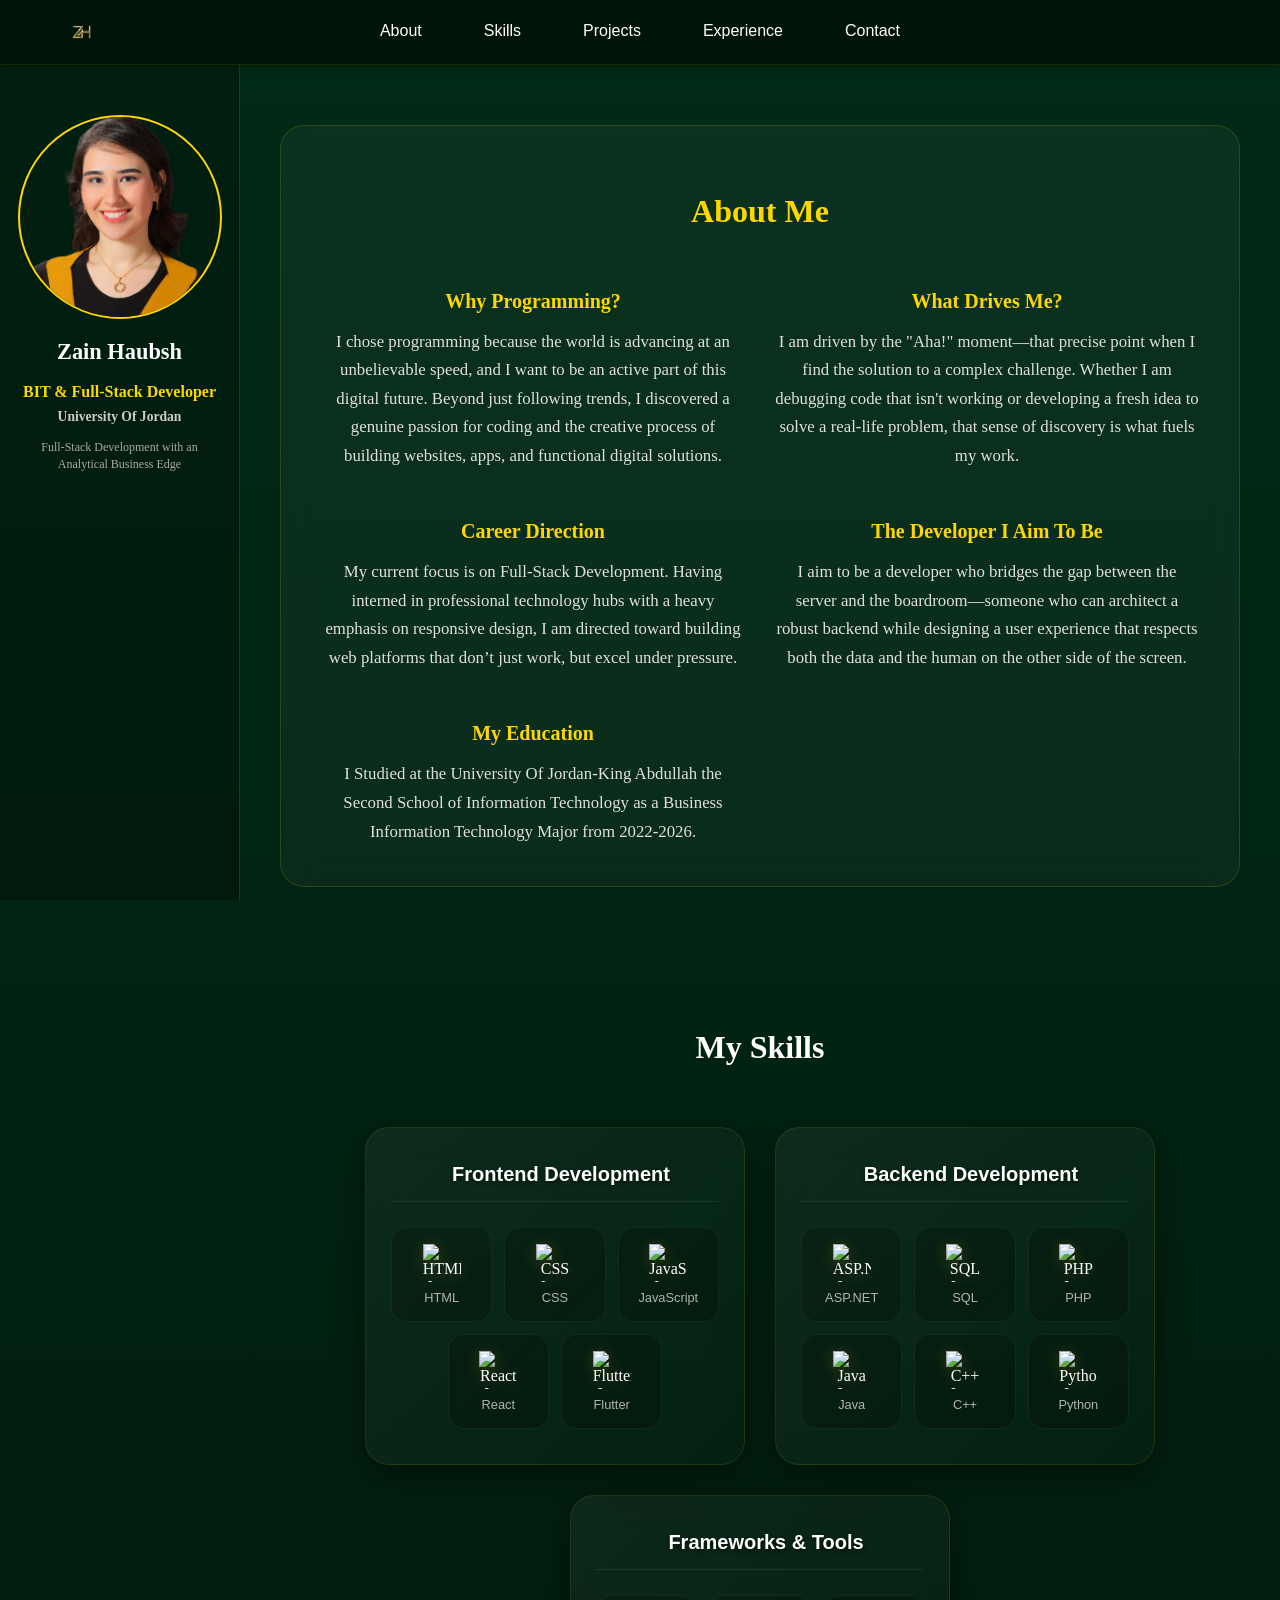
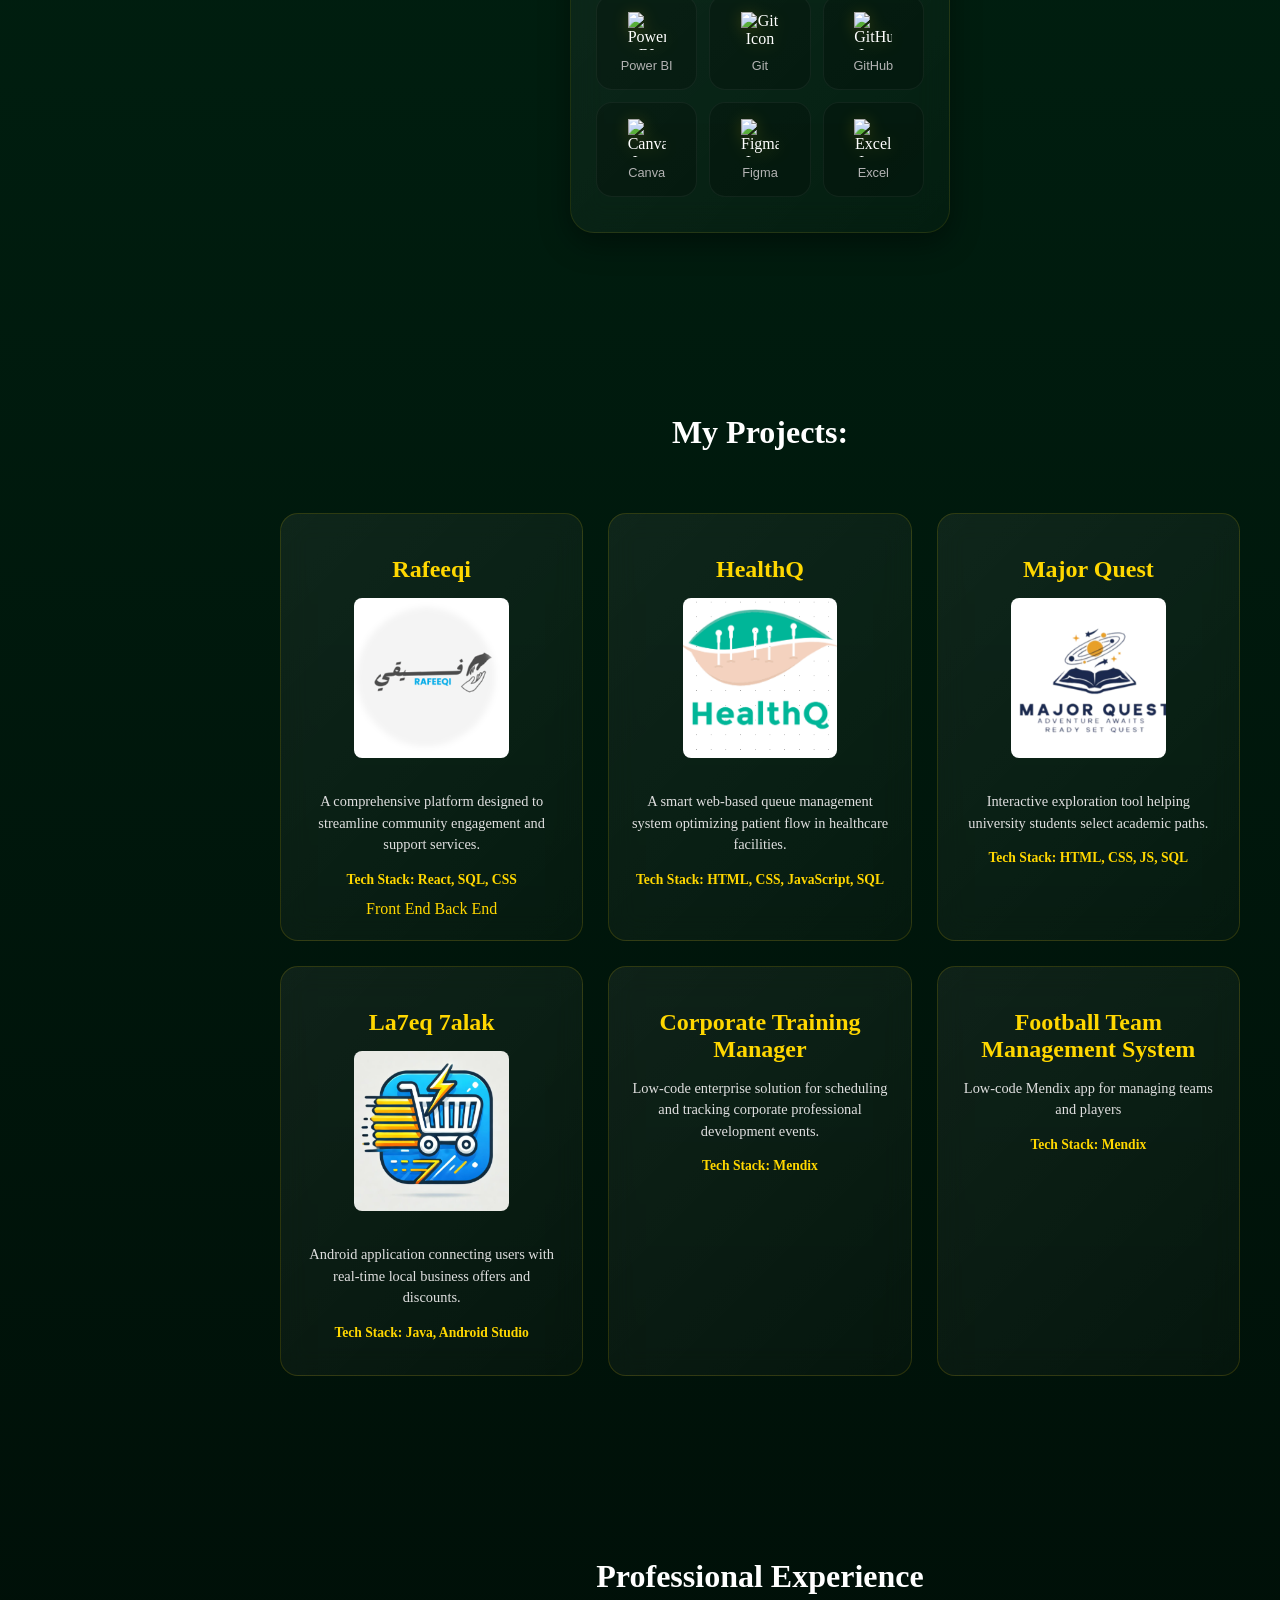
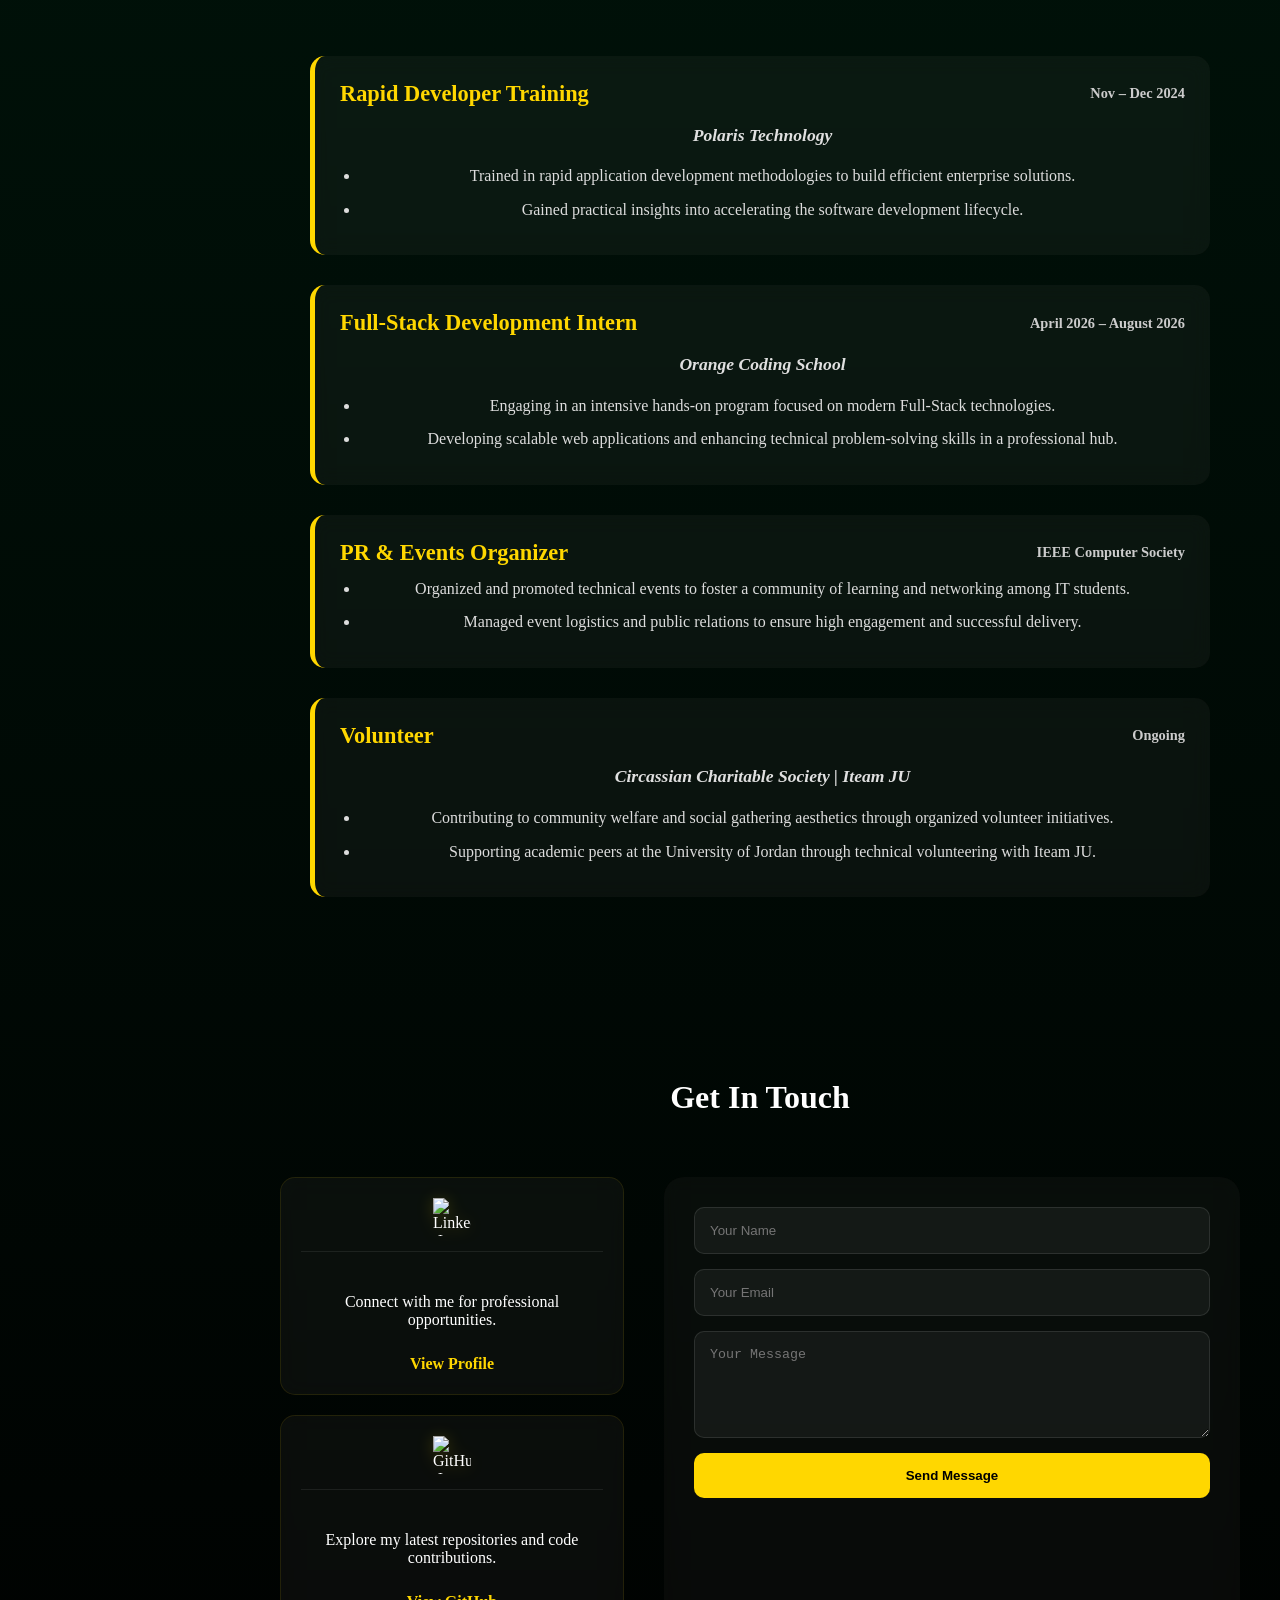
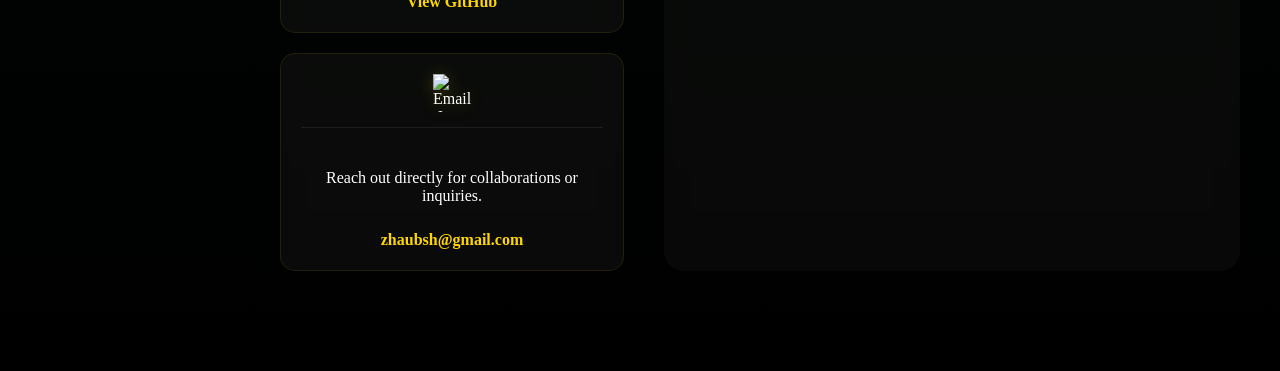
==== commit 61523876: "Edits" ====
--- a/index.html
+++ b/index.html
@@ -6,18 +6,27 @@
     <meta name="viewport" content="width=device-width, initial-scale=1.0">
     <title>Main Page</title>
     <link rel="stylesheet" href="PortfolioStyling.css">
+    <link rel="icon" type="image/x-icon" href="zain-logo.png">
 </head>
 
 <body>
     <div class="firstbody">
-
+        
         <div class="navSection">
-            <a href="#about" class="link">About</a>
-            <a href="#skills" class="link">Skills</a>
-            <a href="#projects" class="link">Projects</a>
-            <a href="#experience" class="link">Experience</a>
-            <a href="#contact" class="link">Contact</a>
-        </div>
+    
+    <a href="#" class="logo-container">
+        <img src="zain-logo1.png" alt="Zain Logo" class="logo">
+    </a>
+    <div class="nav-links">
+        <a href="#about" class="link">About</a>
+        <a href="#skills" class="link">Skills</a>
+        <a href="#projects" class="link">Projects</a>
+        <a href="#experience" class="link">Experience</a>
+        <a href="#contact" class="link">Contact</a>
+    </div>
+<div class="nav-spacer"></div>
+    
+</div>
 
         <div class="layoutFlexWrapper">
 
@@ -201,22 +210,24 @@
                             <p>A comprehensive platform designed to streamline community engagement and support
                                 services.</p>
                             <p class="tech">Tech Stack: React, SQL, CSS</p>
-                        </div>
-                        <div class="projectCard">
-                            <h2>HealthQ</h2>
+                            <a href="https://github.com/SumayaAlmafarjeh/Rafeeqi-frontend" class="projectBtn">Front End</a>
+                            <a href="https://github.com/SumayaAlmafarjeh/RafeeqiBackend" class="projectBtn">Back End</a>
+                        </div>
+                        <div class="projectCard">
+                            <h2><a href="https://github.com/ZainHaubsh/HealthQ" target="_blank">HealthQ</a></h2>
                             <img src="HealthQ.png" alt="HealthQ System">
                             <p>A smart web-based queue management system optimizing patient flow in healthcare
                                 facilities.</p>
                             <p class="tech">Tech Stack: HTML, CSS, JavaScript, SQL</p>
                         </div>
                         <div class="projectCard">
-                            <h2>Major Quest</h2>
+                            <h2><a href="https://github.com/ZainHaubsh/Major-Quest" target="_blank">Major Quest</a></h2>
                             <img src="majorQuest.png" alt="Major Quest">
                             <p>Interactive exploration tool helping university students select academic paths.</p>
                             <p class="tech">Tech Stack: HTML, CSS, JS, SQL</p>
                         </div>
                         <div class="projectCard">
-                            <h2>La7eq 7alak</h2>
+                            <h2><a href="https://github.com/ZainHaubsh/La7e27alak" target="_blank">La7eq 7alak</a></h2>
                             <img src="La7eq 7alak.png" alt="La7eq 7alak App">
                             <p>Android application connecting users with real-time local business offers and discounts.
                             </p>
--- a/PortfolioStyling.css
+++ b/PortfolioStyling.css
@@ -10,6 +10,7 @@
     background: linear-gradient(to bottom, #002B16, #000000);
     min-height: 100vh;
     color: white;
+    scroll-behavior: smooth;
 }
 
 .firstbody {
@@ -29,10 +30,9 @@
 /*  Nav Bar  */
 .navSection {
     display: flex;
-    justify-content: center;
-    align-items: center;
-    gap: 30px;
-    padding: 20px 0;
+    justify-content: space-between; 
+    align-items: center;
+    padding: 0 40px; 
     width: 100%;
     height: 65px;
     background: rgba(0, 20, 10, 0.95);
@@ -44,6 +44,29 @@
     top: 0;
     left: 0;
     z-index: 1010;
+}
+
+.logo-container,
+.nav-spacer {
+    flex: 1;
+    display: flex;
+}
+
+.logo-container {
+    justify-content: flex-start;
+}
+
+.logo {
+    height: 45px; 
+    width: auto;  
+    object-fit: contain;
+}
+
+.nav-links {
+    display: flex;
+    gap: 30px;
+    justify-content: center;
+    flex: 2; 
 }
 
 .link {
@@ -55,6 +78,7 @@
     padding: 8px 16px;
     transition: all 0.3s ease;
     border-bottom: 2px solid transparent;
+    white-space: nowrap; 
 }
 
 .link:hover {
@@ -135,6 +159,32 @@
     margin-left: 240px;
     width: calc(100% - 240px);
 }
+/* 1. Define the keyframes animation */
+@keyframes fadeInUp {
+    from {
+        opacity: 0;
+        transform: translateY(20px);
+    }
+    to {
+        opacity: 1;
+        transform: translateY(0);
+    }
+}
+
+.myinfo .ZainImg,
+.myinfo .name,
+.myinfo .major,
+.myinfo h4,
+.myinfo h3 {
+    opacity: 0; 
+    animation: fadeInUp 1.0s cubic-bezier(0.25, 1, 0.5, 1) forwards;
+}
+
+.myinfo .ZainImg { animation-delay: 0.1s; }
+.myinfo .name    { animation-delay: 0.3s; }
+.myinfo .major   { animation-delay: 0.5s; }
+.myinfo h4       { animation-delay: 0.6s; }
+.myinfo h3       { animation-delay: 0.7s; }
 
 /*  Layout Sections  */
 .aboutSection {
@@ -339,22 +389,29 @@
 }
 
 .projectCard {
-    background: rgba(255, 255, 255, 0.05);
-    border: 1px solid rgba(255, 215, 0, 0.2);
-    border-radius: 15px;
-    padding: 20px;
+    background: linear-gradient(135deg, rgba(255,255,255,0.06), rgba(255,255,255,0.02));
+    border: 1px solid rgba(255, 215, 0, 0.15);
+    border-radius: 18px;
+    padding: 22px;
     text-align: center;
-    backdrop-filter: blur(12px);
-    transition: transform 0.3s ease, border-color 0.3s ease;
-}
-
+    backdrop-filter: blur(14px);
+    transition: transform 0.35s ease, box-shadow 0.35s ease, border-color 0.35s ease;
+}
+.projectCard a {
+    color: #FFD700;
+    text-decoration: none;
+    pointer-events: auto;
+}
+.projectCard  a:hover {
+    color: white;
+}
 .projectCard:hover {
     transform: translateY(-10px);
     border-color: #FFD700;
     box-shadow: 0 10px 20px rgba(0, 0, 0, 0.5);
 }
 
-.projectCard d2 {
+.projectCard h2 {
     color: #FFD700;
     margin-bottom: 15px;
     font-size: 1.5rem;
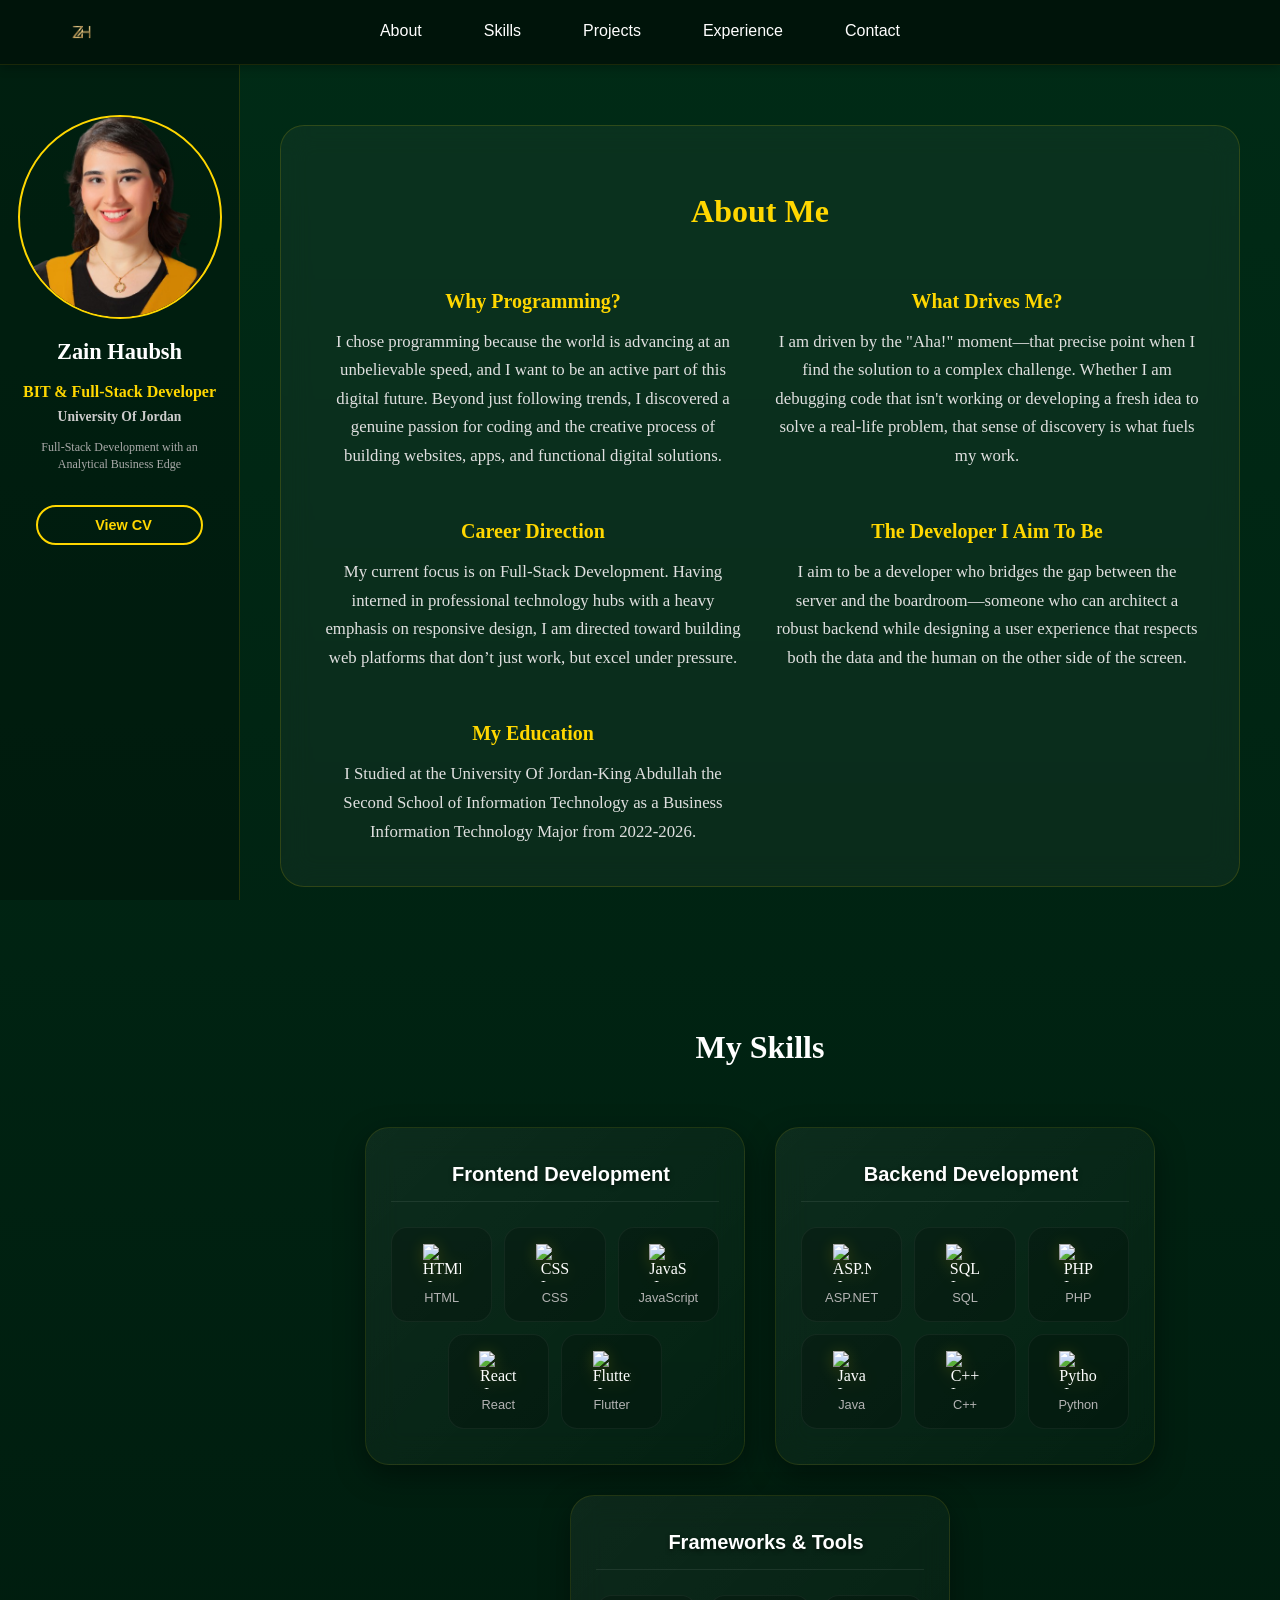
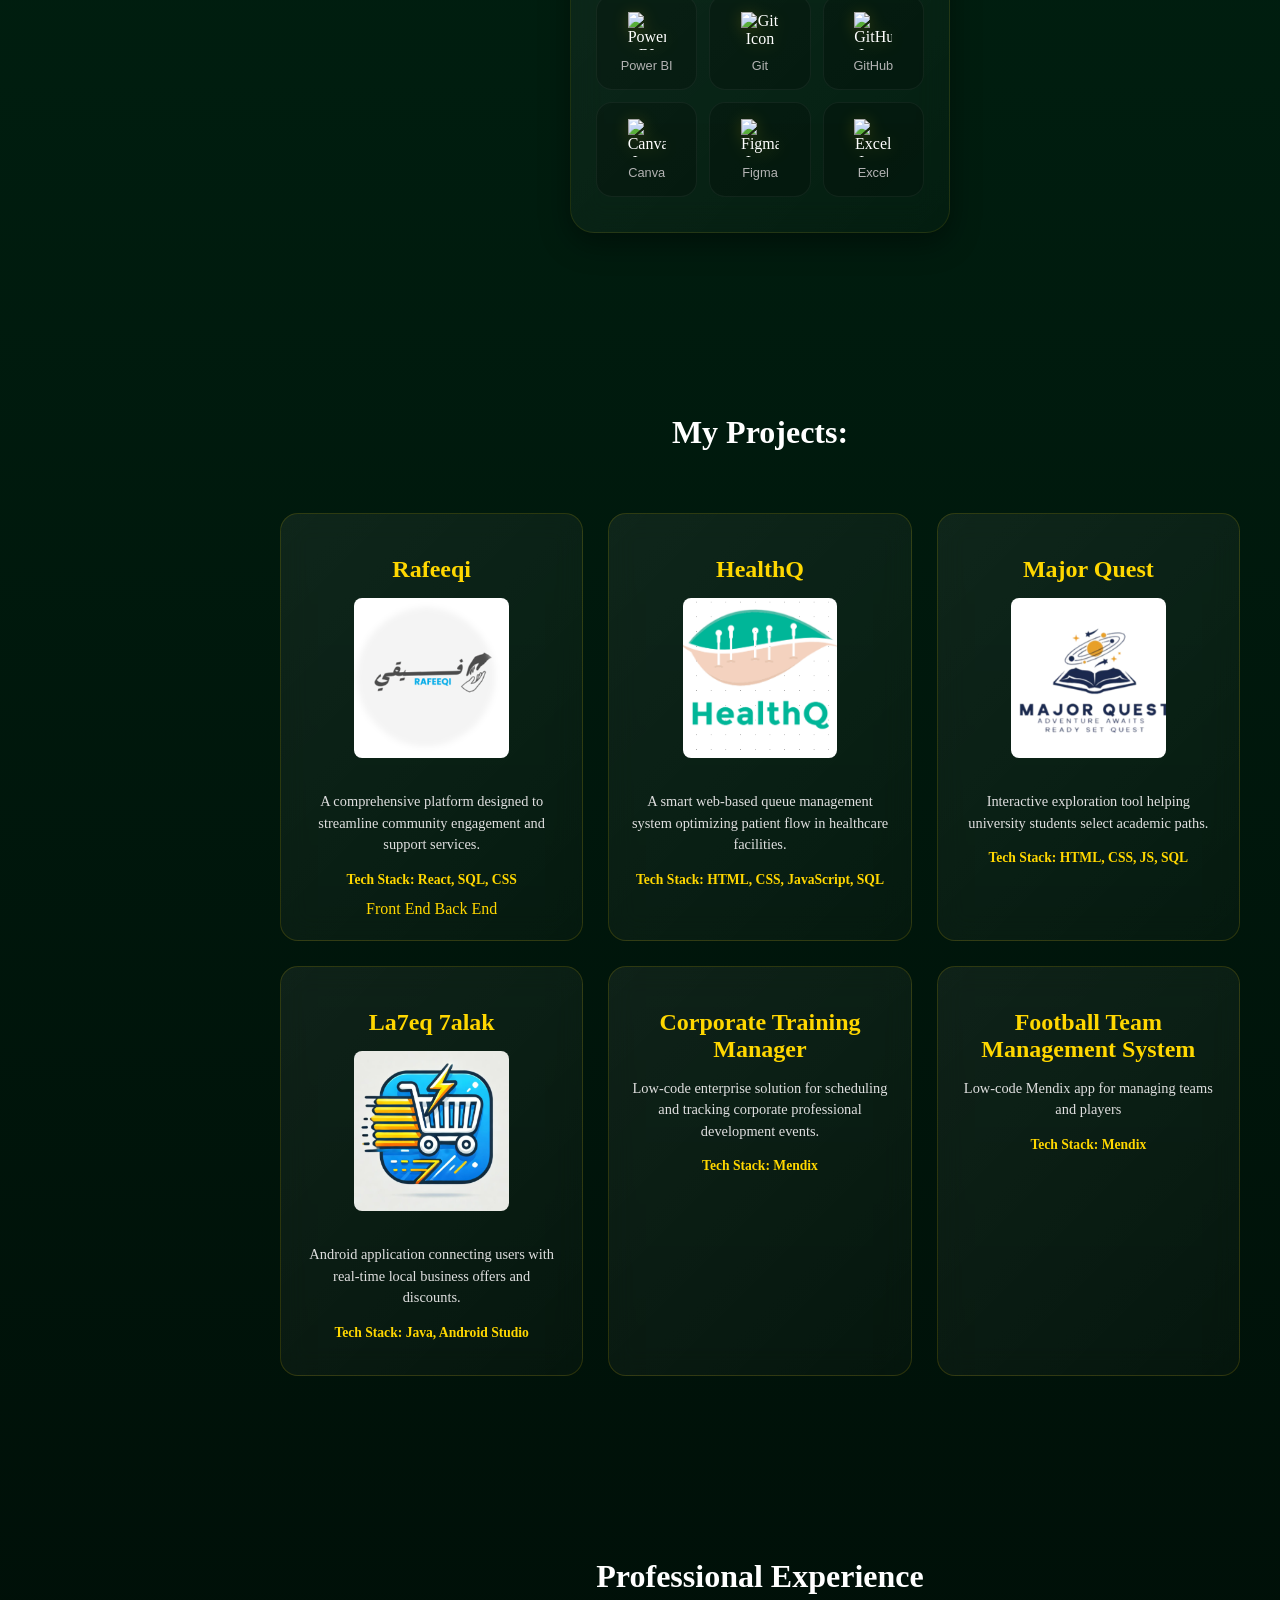
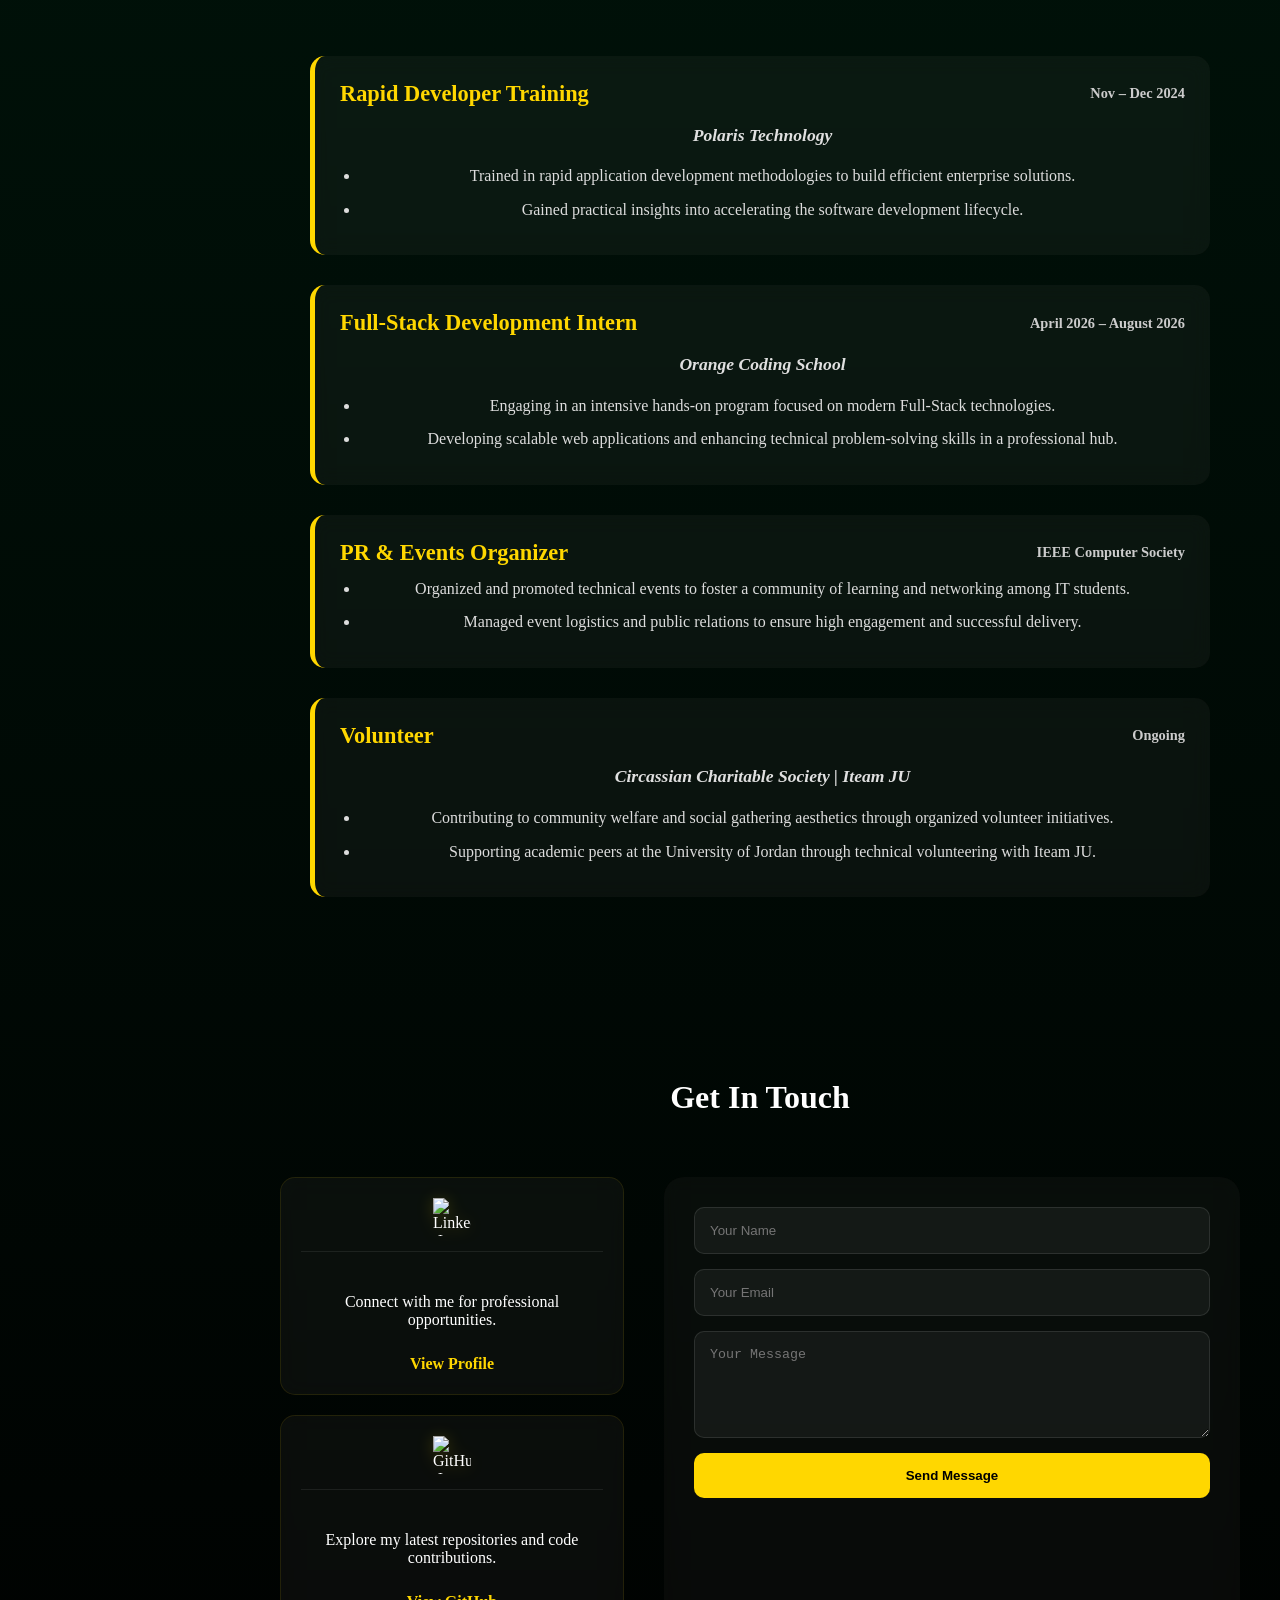
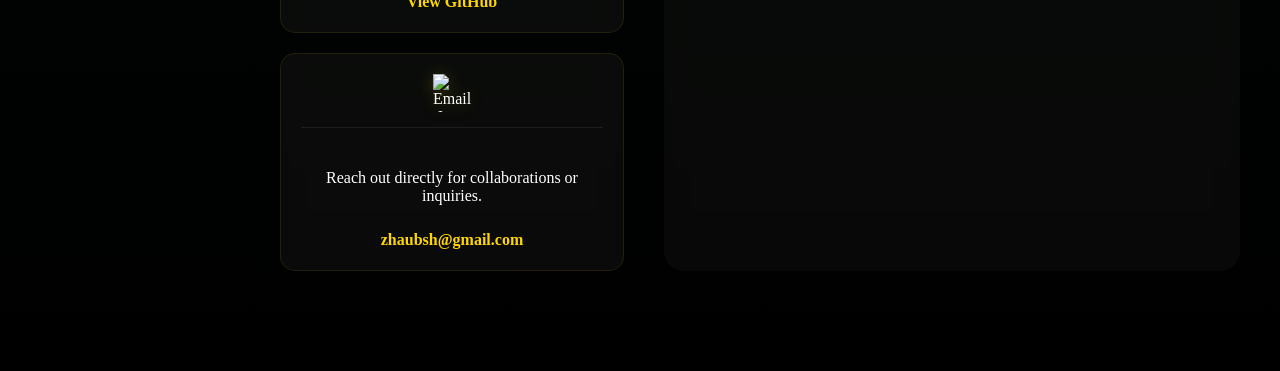
==== commit ff11519a: "Added cv button" ====
--- a/index.html
+++ b/index.html
@@ -37,6 +37,9 @@
                     <h2 class="major">BIT & Full-Stack Developer</h2>
                     <h4>University Of Jordan</h4>
                     <h3>Full-Stack Development with an Analytical Business Edge</h3>
+                    <a href="your-cv-filename.pdf" target="_blank" class="cvBtn">
+            <i class="fas fa-file-alt"></i> View CV
+        </a>
                 </div>
             </div>
 
--- a/PortfolioStyling.css
+++ b/PortfolioStyling.css
@@ -159,7 +159,7 @@
     margin-left: 240px;
     width: calc(100% - 240px);
 }
-/* 1. Define the keyframes animation */
+
 @keyframes fadeInUp {
     from {
         opacity: 0;
@@ -170,6 +170,35 @@
         transform: translateY(0);
     }
 }
+/* Sidebar CV Button */
+.cvBtn {
+    display: inline-flex;
+    align-items: center;
+    justify-content: center;
+    gap: 8px;
+    margin-top: 20px;
+    padding: 10px 24px;
+    width: 80%; /* Scales nicely inside the sidebar container */
+    box-sizing: border-box;
+    background-color: transparent;
+    color: #FFD700;
+    font-weight: 600;
+    font-size: 0.9rem;
+    font-family: sans-serif;
+    text-decoration: none;
+    border: 2px solid #FFD700;
+    border-radius: 20px;
+    cursor: pointer;
+    transition: all 0.3s cubic-bezier(0.165, 0.84, 0.44, 1);
+}
+
+.cvBtn:hover {
+    background-color: #FFD700;
+    color: #000000;
+    transform: translateY(-3px);
+    box-shadow: 0 4px 15px rgba(255, 215, 0, 0.3);
+}
+
 
 .myinfo .ZainImg,
 .myinfo .name,
@@ -185,6 +214,7 @@
 .myinfo .major   { animation-delay: 0.5s; }
 .myinfo h4       { animation-delay: 0.6s; }
 .myinfo h3       { animation-delay: 0.7s; }
+.myinfo .cvBtn {animation-delay: 0.8s;}
 
 /*  Layout Sections  */
 .aboutSection {
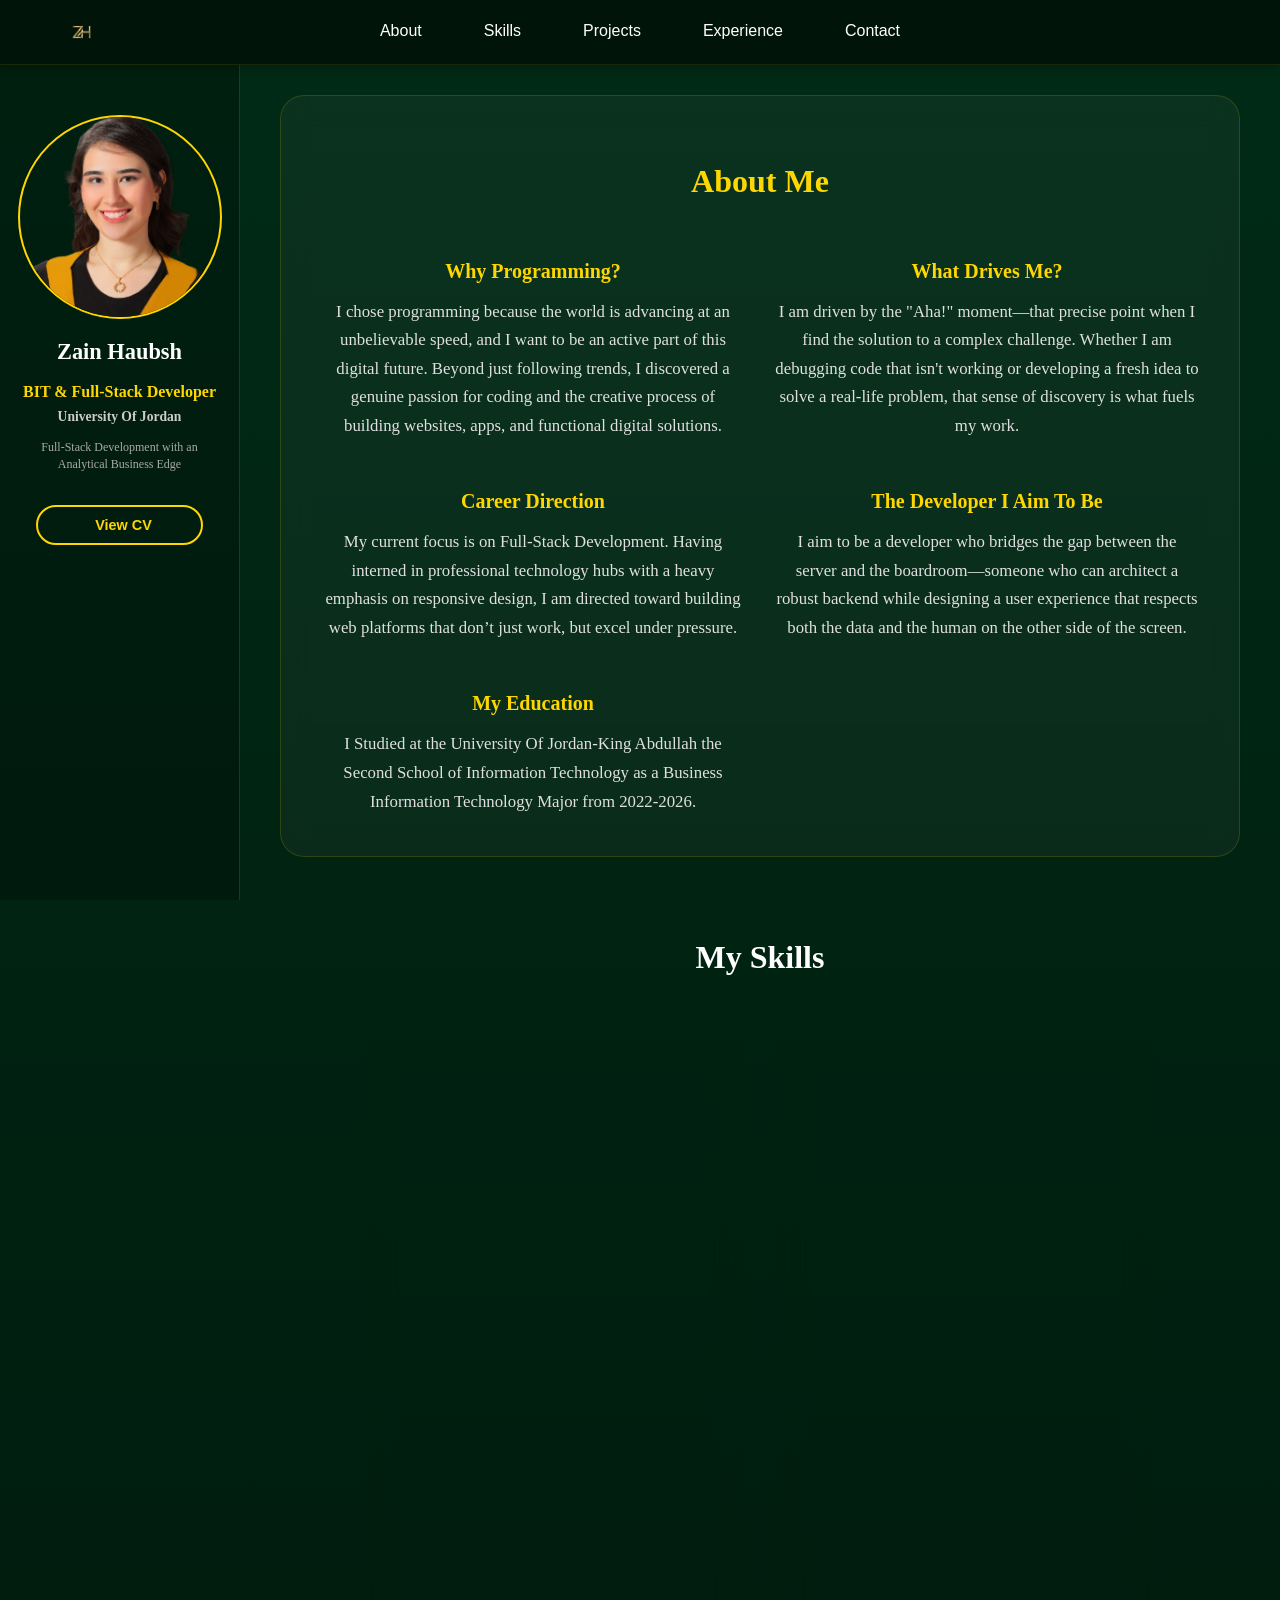
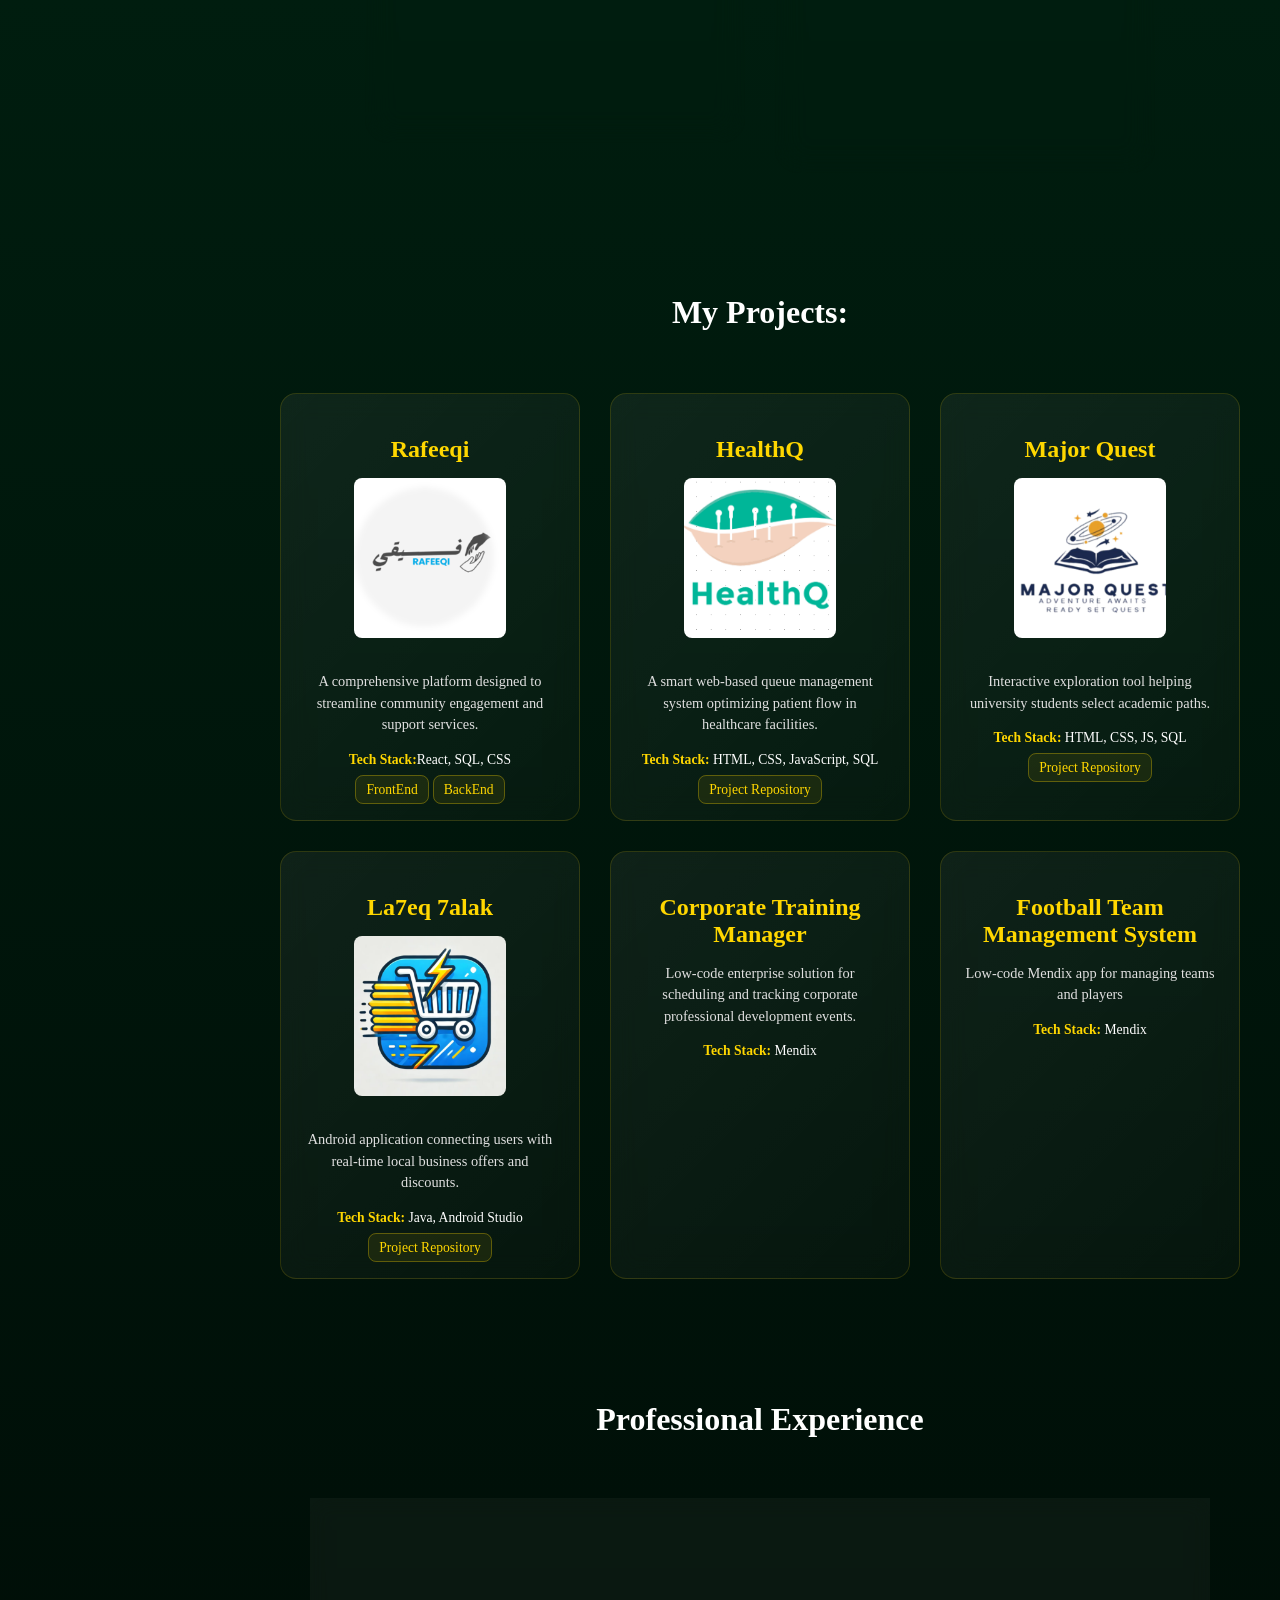
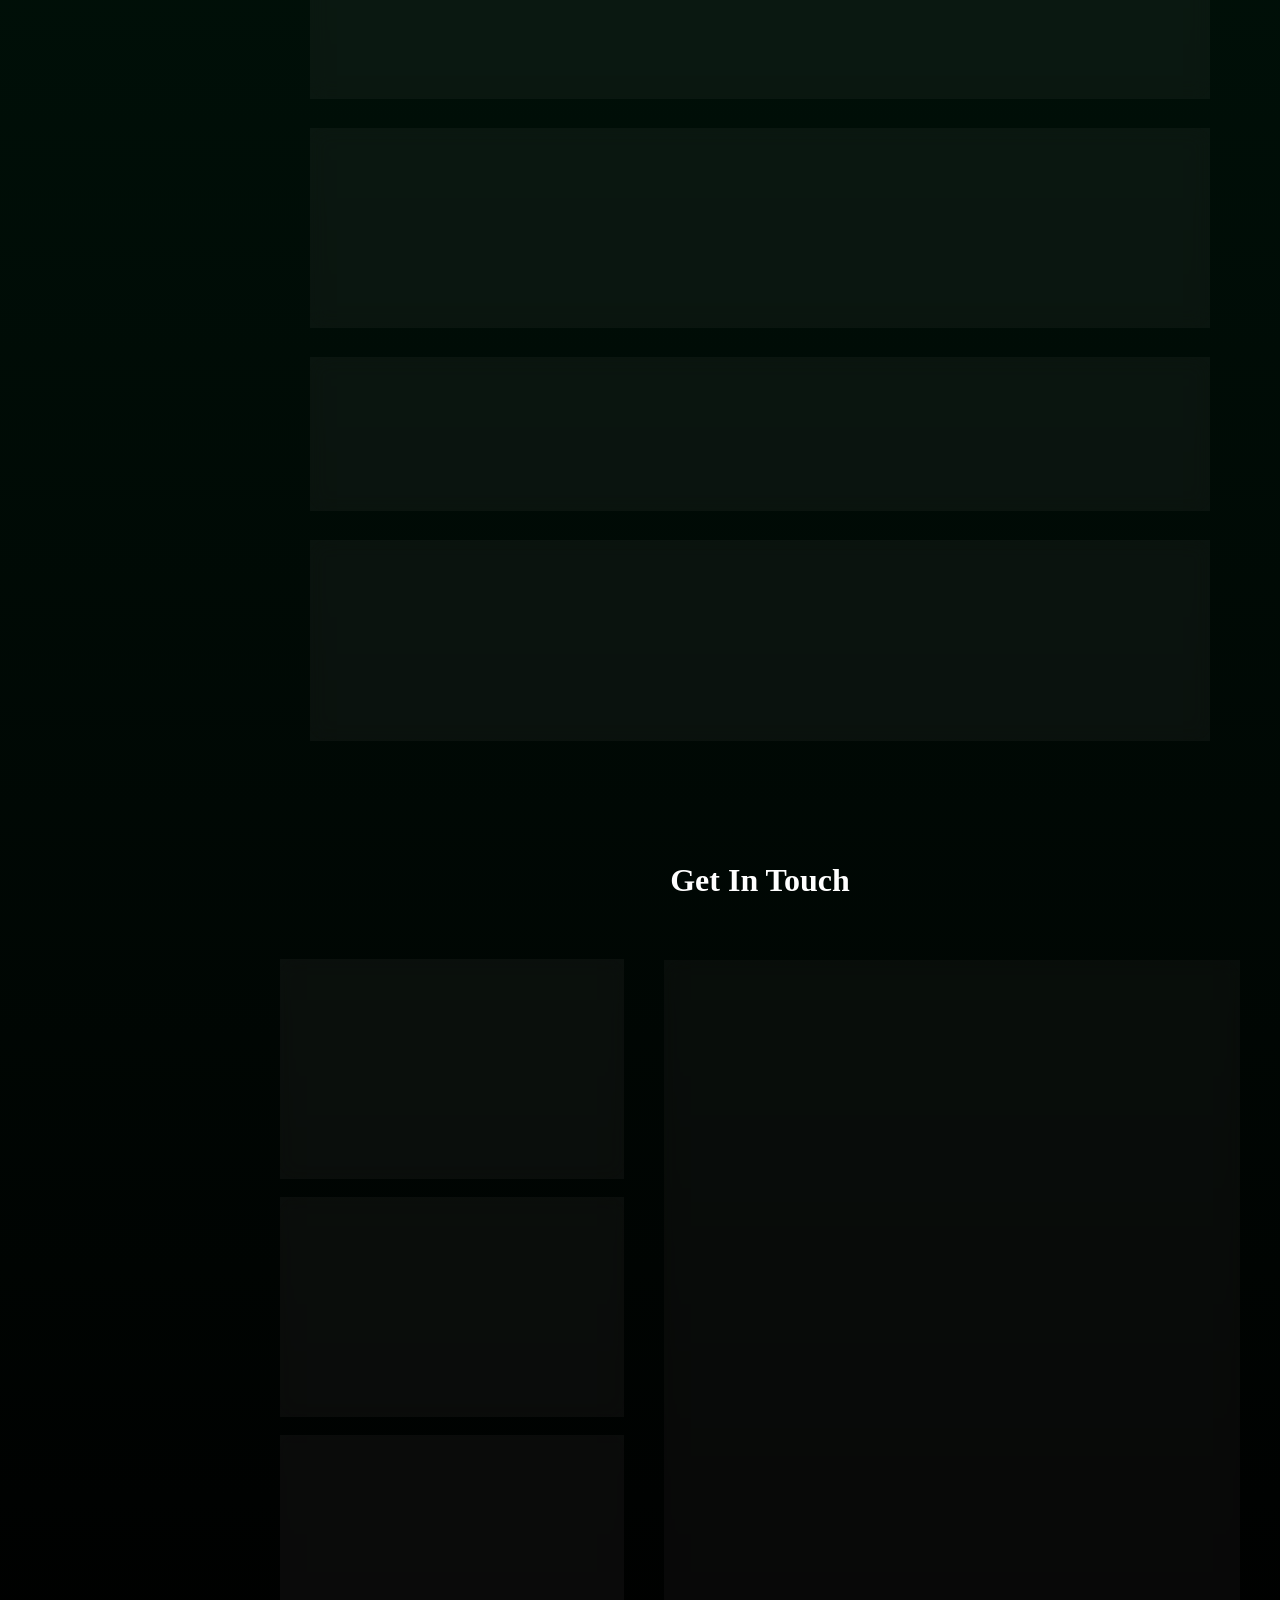
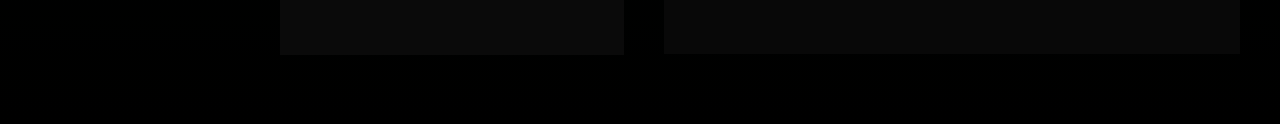
==== commit 6f4317c3: "add soft skills, repo button to projects" ====
--- a/index.html
+++ b/index.html
@@ -4,6 +4,8 @@
 <head>
     <meta charset="UTF-8">
     <meta name="viewport" content="width=device-width, initial-scale=1.0">
+    <meta name="description" content="Zain Haubsh's Portfolio">
+    <meta name="author" content="Zain Haubsh">
     <title>Main Page</title>
     <link rel="stylesheet" href="PortfolioStyling.css">
     <link rel="icon" type="image/x-icon" href="zain-logo.png">
@@ -37,7 +39,7 @@
                     <h2 class="major">BIT & Full-Stack Developer</h2>
                     <h4>University Of Jordan</h4>
                     <h3>Full-Stack Development with an Analytical Business Edge</h3>
-                    <a href="your-cv-filename.pdf" target="_blank" class="cvBtn">
+                    <a href="Resume_Zain_Haubsh (2).pdf" target="_blank" class="cvBtn">
             <i class="fas fa-file-alt"></i> View CV
         </a>
                 </div>
@@ -200,7 +202,43 @@
                                 </div>
                             </div>
                         </div>
-
+                        <div class="bigCard">
+    <div class="cardHeader">
+        <i class="fas fa-brain headerIcon"></i>
+        <h2>Soft Skills</h2>
+    </div>
+    <div class="iconGrid">
+        <div class="skillBadge">
+            <img src="https://img.icons8.com/ios-filled/100/FFD700/chat.png" alt="Communication Icon"
+                class="skillIconImage">
+            <span>Communication</span>
+        </div>
+        <div class="skillBadge">
+            <img src="https://img.icons8.com/ios-filled/100/FFD700/handshake.png" alt="Teamwork Icon"
+                class="skillIconImage">
+            <span>Teamwork</span>
+        </div>
+        <div class="skillBadge">
+            <img src="https://img.icons8.com/ios-filled/100/FFD700/idea.png" alt="Problem Solving Icon" 
+                class="skillIconImage">
+            <span>Problem Solving</span>
+        </div>
+        <div class="skillBadge">
+            <img src="https://img.icons8.com/ios-filled/100/FFD700/update-left-rotation.png" alt="Adaptability Icon" 
+                class="skillIconImage">
+            <span>Adaptability</span>
+        </div>
+        <div class="skillBadge">
+            <img src="https://img.icons8.com/ios-filled/100/FFD700/clock.png" alt="Time Management Icon" 
+                class="skillIconImage">
+            <span>Time Management</span>
+        </div>
+<div class="skillBadge">
+    <img src="https://img.icons8.com/ios-filled/100/FFD700/mind-map.png" alt="Critical Thinking Icon" class="skillIconImage">
+    <span>Critical Thinking</span>
+</div>
+    </div>
+</div>
                     </div>
                 </div>
 
@@ -212,44 +250,47 @@
                             <img src="rafeeqi.png" alt="Rafeeqi Platform">
                             <p>A comprehensive platform designed to streamline community engagement and support
                                 services.</p>
-                            <p class="tech">Tech Stack: React, SQL, CSS</p>
-                            <a href="https://github.com/SumayaAlmafarjeh/Rafeeqi-frontend" class="projectBtn">Front End</a>
-                            <a href="https://github.com/SumayaAlmafarjeh/RafeeqiBackend" class="projectBtn">Back End</a>
+                            <p class="tech">Tech Stack:<span style="color:white;font-weight:normal;">React, SQL, CSS</span> </p>
+                            <a href="https://github.com/SumayaAlmafarjeh/Rafeeqi-frontend" class="projectBtn">FrontEnd</a>
+                            <a href="https://github.com/SumayaAlmafarjeh/RafeeqiBackend" class="projectBtn">BackEnd</a>
                         </div>
                         <div class="projectCard">
                             <h2><a href="https://github.com/ZainHaubsh/HealthQ" target="_blank">HealthQ</a></h2>
                             <img src="HealthQ.png" alt="HealthQ System">
                             <p>A smart web-based queue management system optimizing patient flow in healthcare
                                 facilities.</p>
-                            <p class="tech">Tech Stack: HTML, CSS, JavaScript, SQL</p>
+                            <p class="tech">Tech Stack: <span style="color:white;font-weight:normal;">HTML, CSS, JavaScript, SQL</span></p>
+                            <a href="https://github.com/ZainHaubsh/HealthQ" class="projectBtn">Project Repository</a>
                         </div>
                         <div class="projectCard">
                             <h2><a href="https://github.com/ZainHaubsh/Major-Quest" target="_blank">Major Quest</a></h2>
                             <img src="majorQuest.png" alt="Major Quest">
                             <p>Interactive exploration tool helping university students select academic paths.</p>
-                            <p class="tech">Tech Stack: HTML, CSS, JS, SQL</p>
+                            <p class="tech">Tech Stack: <span style="color:white;font-weight:normal;">HTML, CSS, JS, SQL</span></p>
+                            <a href="https://github.com/ZainHaubsh/Major-Quest" class="projectBtn">Project Repository</a>
                         </div>
                         <div class="projectCard">
                             <h2><a href="https://github.com/ZainHaubsh/La7e27alak" target="_blank">La7eq 7alak</a></h2>
                             <img src="La7eq 7alak.png" alt="La7eq 7alak App">
                             <p>Android application connecting users with real-time local business offers and discounts.
                             </p>
-                            <p class="tech">Tech Stack: Java, Android Studio</p>
+                            <p class="tech">Tech Stack: <span style="color:white;font-weight:normal;">Java, Android Studio</span></p>
+                            <a href="https://github.com/ZainHaubsh/La7e27alak" class="projectBtn">Project Repository</a>
                         </div>
                         <div class="projectCard">
                             <h2>Corporate Training Manager</h2>
                             <p>Low-code enterprise solution for scheduling and tracking corporate professional
                                 development events.</p>
-                            <p class="tech">Tech Stack: Mendix</p>
+                            <p class="tech">Tech Stack: <span style="color:white;font-weight:normal;">Mendix</span></p>
                         </div>
                         <div class="projectCard">
                             <h2>Football Team Management System</h2>
                             <p>Low-code Mendix app for managing teams and players</p>
-                            <p class="tech">Tech Stack: Mendix</p>
+                            <p class="tech">Tech Stack: <span style="color:white;font-weight:normal;">Mendix</span></p>
                         </div>
                     </div>
                 </div>
-
+                
                 <div class="infoSection" id="experience">
                     <h1>Professional Experience</h1>
                     <div class="experienceContainer">
--- a/PortfolioStyling.css
+++ b/PortfolioStyling.css
@@ -27,7 +27,7 @@
     flex: 1;
 }
 
-/*  Nav Bar  */
+/* Nav Bar  */
 .navSection {
     display: flex;
     justify-content: space-between; 
@@ -46,14 +46,16 @@
     z-index: 1010;
 }
 
-.logo-container,
+.logo-container {
+    flex: 1;
+    display: flex;
+    justify-content: flex-start;
+}
+
 .nav-spacer {
     flex: 1;
     display: flex;
-}
-
-.logo-container {
-    justify-content: flex-start;
+    justify-content: flex-end;
 }
 
 .logo {
@@ -86,7 +88,7 @@
     border-bottom: 2px solid #FFD700;
 }
 
-/*  Fixed Sidebar Panel  */
+/*  Fixed Sidebar  */
 .sidebarContainer {
     display: flex;
     flex-direction: column;
@@ -170,7 +172,6 @@
         transform: translateY(0);
     }
 }
-/* Sidebar CV Button */
 .cvBtn {
     display: inline-flex;
     align-items: center;
@@ -178,7 +179,7 @@
     gap: 8px;
     margin-top: 20px;
     padding: 10px 24px;
-    width: 80%; /* Scales nicely inside the sidebar container */
+    width: 80%; 
     box-sizing: border-box;
     background-color: transparent;
     color: #FFD700;
@@ -204,7 +205,8 @@
 .myinfo .name,
 .myinfo .major,
 .myinfo h4,
-.myinfo h3 {
+.myinfo h3,
+.myinfo .cvBtn {
     opacity: 0; 
     animation: fadeInUp 1.0s cubic-bezier(0.25, 1, 0.5, 1) forwards;
 }
@@ -212,22 +214,22 @@
 .myinfo .ZainImg { animation-delay: 0.1s; }
 .myinfo .name    { animation-delay: 0.3s; }
 .myinfo .major   { animation-delay: 0.5s; }
-.myinfo h4       { animation-delay: 0.6s; }
-.myinfo h3       { animation-delay: 0.7s; }
-.myinfo .cvBtn {animation-delay: 0.8s;}
+.myinfo h4       { animation-delay: 0.7s; }
+.myinfo h3       { animation-delay: 0.9s; }
+.myinfo .cvBtn { animation-delay: 0.11s;}
 
 /*  Layout Sections  */
 .aboutSection {
     display: flex;
     justify-content: center;
     align-items: center;
-    padding: 60px 40px;
+    padding: 30px 40px;
     width: 100%;
     box-sizing: border-box;
 }
 
 .infoSection {
-    padding: 60px 40px;
+    padding: 30px 40px;
     width: 100%;
     box-sizing: border-box;
     display: flex;
@@ -409,11 +411,33 @@
     color: white;
 }
 
-/*  Projects Showcase Card Grids  */
+@media (min-width: 1340px) {
+    .bigCard:nth-child(4) {
+        flex-basis: 100%;
+        max-width: 100%;
+    }
+
+    .bigCard:nth-child(4) .iconGrid {
+        display: flex;
+        flex-direction: row;
+        flex-wrap: wrap; 
+        justify-content: center;
+        gap: 16px;
+    }
+
+    .bigCard:nth-child(4) .skillBadge {
+        flex: 0 0 auto;
+        width: 110px;  
+        min-width: 110px;
+    }
+}
+
+
+/*  Projects */
 .myprojects {
     display: grid;
-    grid-template-columns: repeat(auto-fit, minmax(280px, 1fr));
-    gap: 25px;
+    grid-template-columns: repeat(auto-fit, minmax(300px, 1fr));
+    gap: 30px;
     padding: 40px 0;
     width: 100%;
 }
@@ -421,7 +445,7 @@
 .projectCard {
     background: linear-gradient(135deg, rgba(255,255,255,0.06), rgba(255,255,255,0.02));
     border: 1px solid rgba(255, 215, 0, 0.15);
-    border-radius: 18px;
+    border-radius: 16px;
     padding: 22px;
     text-align: center;
     backdrop-filter: blur(14px);
@@ -467,6 +491,26 @@
     font-weight: bold;
     color: #FFD700;
     font-size: 0.85rem;
+}
+.projectBtn {
+    flex: 1;
+    text-align: center;
+    background: rgba(255, 215, 0, 0.08);
+    color: #FFD700;
+    border: 1px solid rgba(255, 215, 0, 0.3);
+    padding: 6px 10px;
+    font-size: 0.85rem;
+    font-weight: 500;
+    border-radius: 8px;
+    text-decoration: none;
+    transition: all 0.25s ease;
+}
+
+.projectBtn:hover {
+    background: #FFD700;
+    color: #121212;
+    border-color: #FFD700;
+    box-shadow:0 4px 12px rgba(255, 215, 0, 0.2);
 }
 
 /* Experience  */
@@ -621,6 +665,7 @@
 }
 
 /*  Media Queries  */
+
 @media (max-width: 1024px) {
     .sidebarContainer {
         width: 200px;
@@ -674,15 +719,39 @@
     }
 
     .navSection {
-        gap: 15px;
-        padding: 15px 10px;
-        flex-wrap: wrap;
-        height: auto;
+        flex-direction: column;
+        justify-content: center;
+        align-items: center;
+        height: auto;        
+        padding: 12px 15px;
+        gap: 10px;            
+    }
+
+    .logo-container {
+        flex: none;
+        width: 100%;
+        justify-content: center;
+    }
+
+    .logo {
+        height: 38px;         
+    }
+
+    .nav-spacer {
+        display: none;
+    }
+
+    .nav-links {
+        flex: none;
+        width: 100%;
+        justify-content: center;
+        flex-wrap: wrap;       
+        gap: 12px 20px;        
     }
 
     .link {
-        font-size: 13px;
-        padding: 4px 8px;
+        font-size: 14px;
+        padding: 4px 6px;
     }
 
     .sidebarContainer {
@@ -694,7 +763,7 @@
         border-right: none;
         border-bottom: 1px solid rgba(255, 215, 0, 0.15);
         background: rgba(0, 15, 8, 0.2);
-        margin-top: 90px;
+        margin-top: 115px;   
     }
 
     .ZainImg {
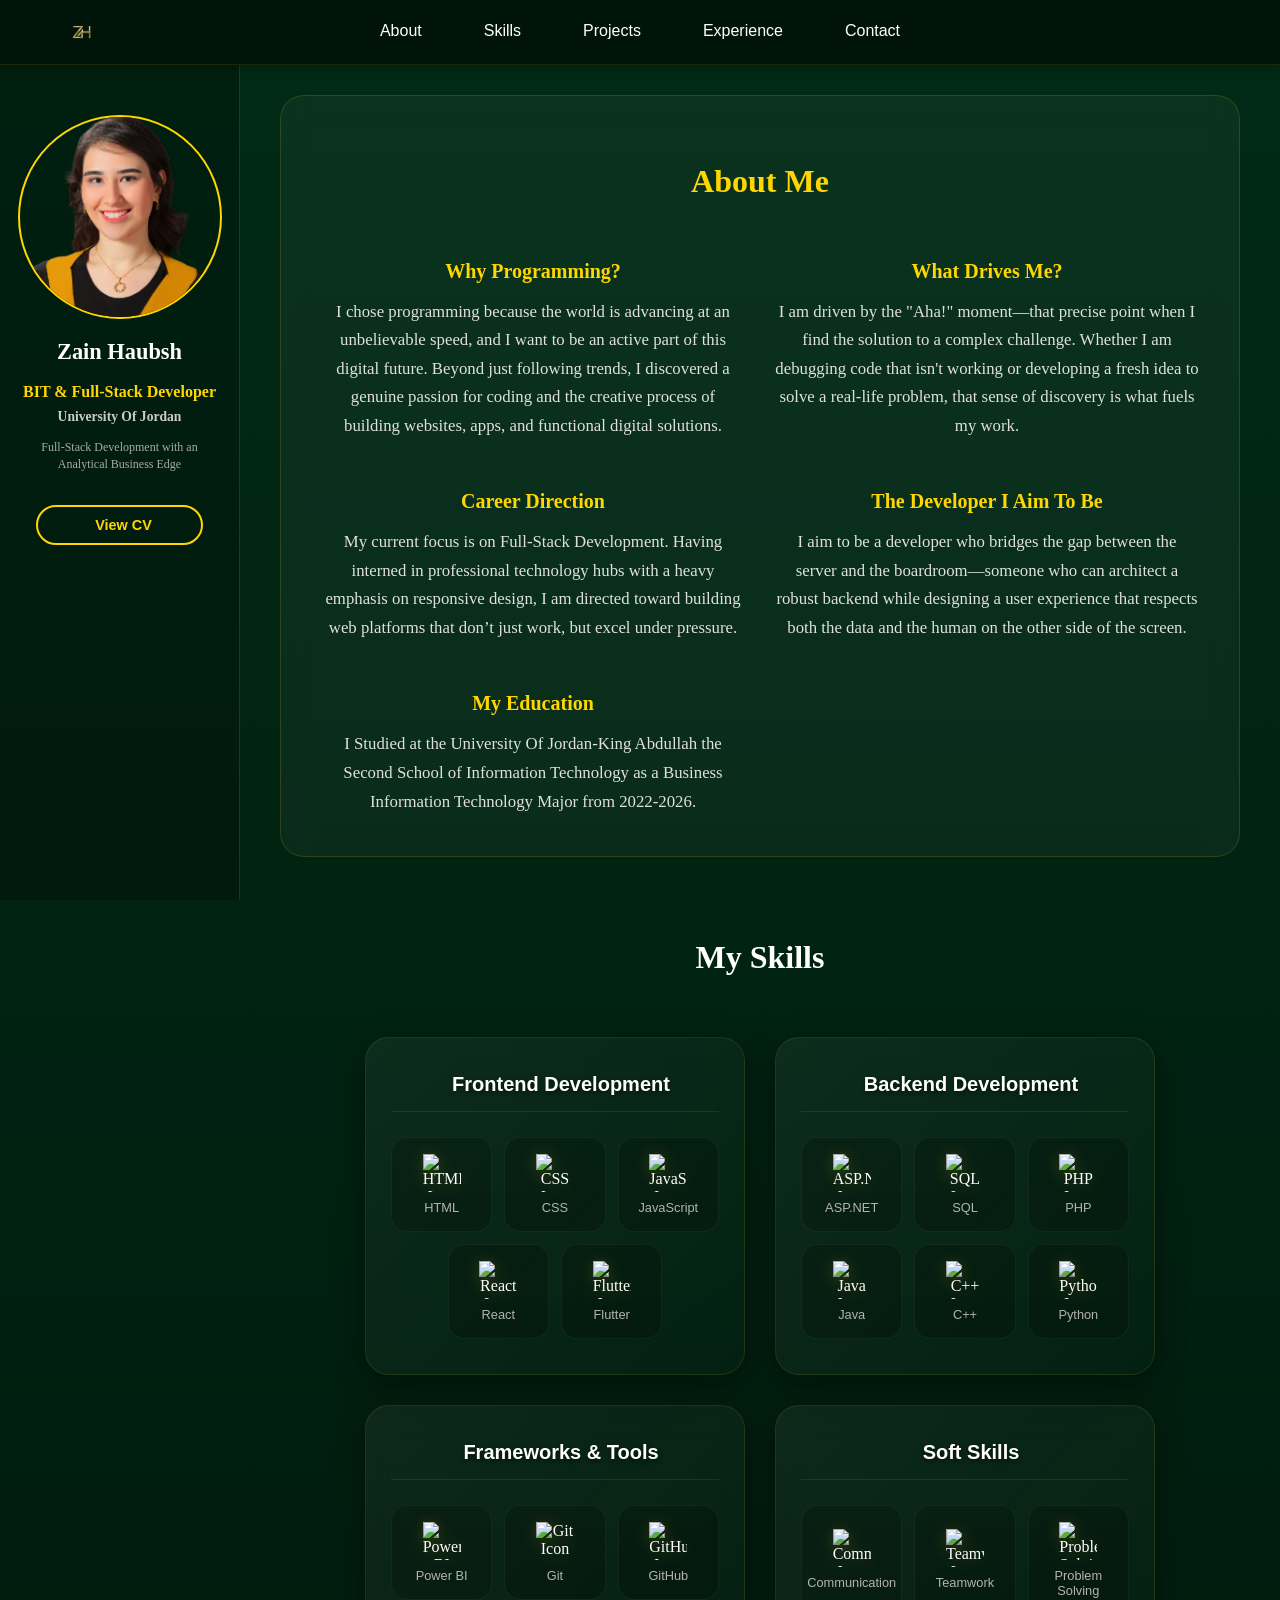
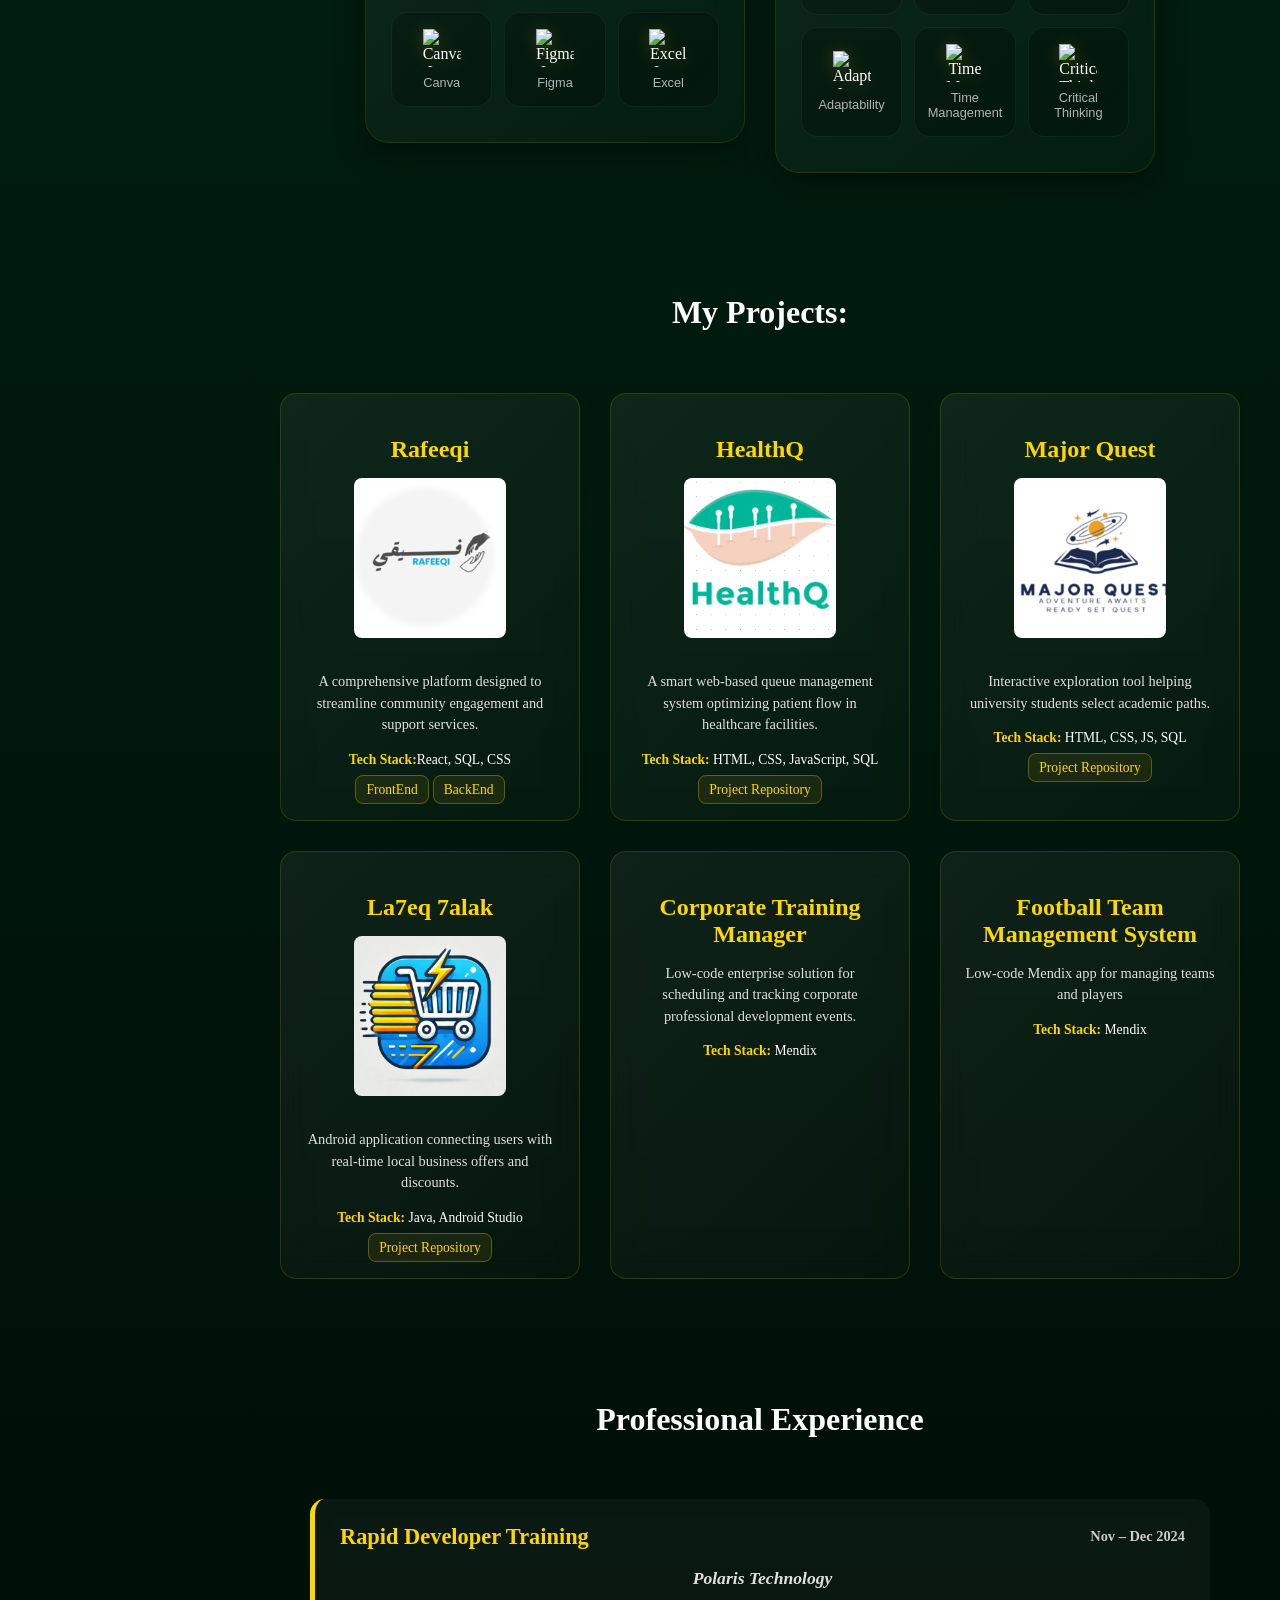
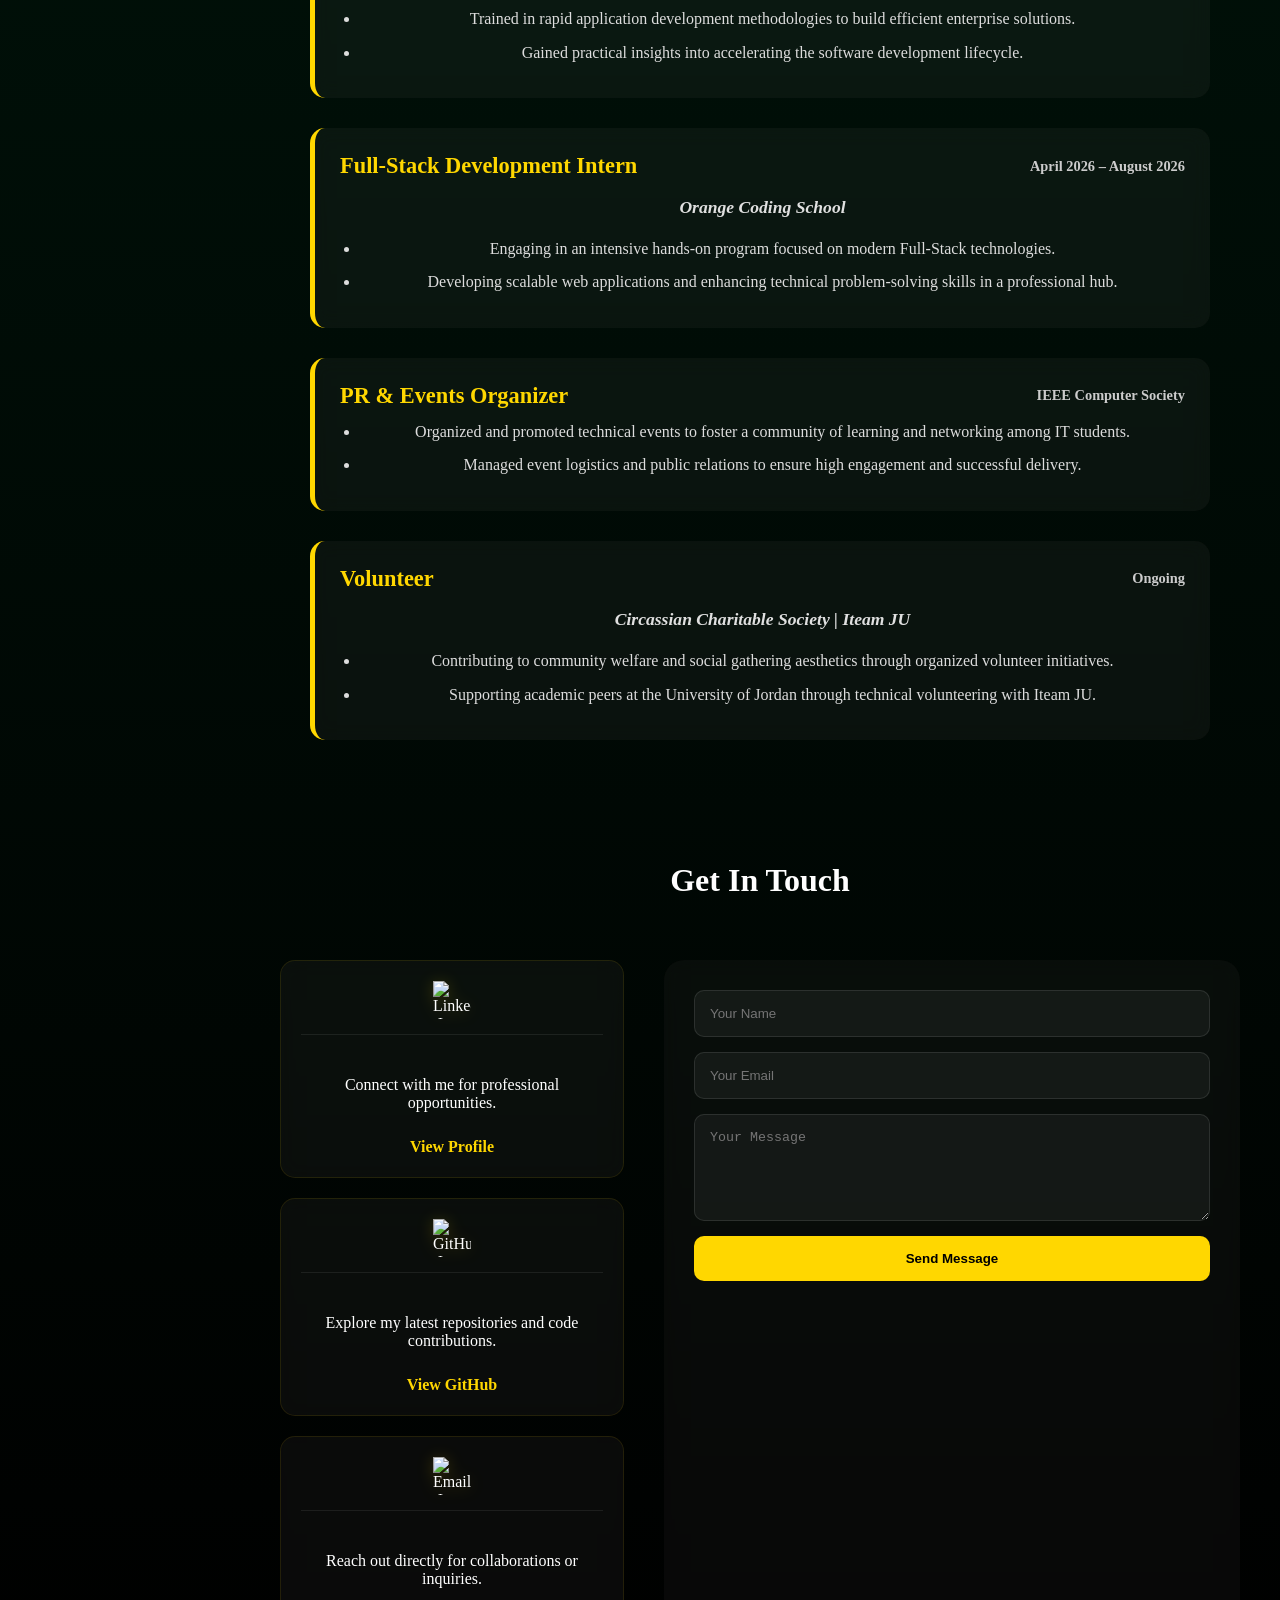
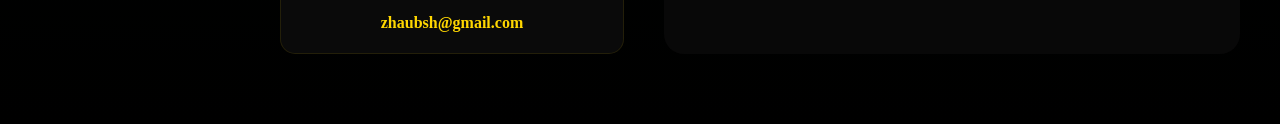
==== commit 9ea5dd38: "form responses sent to formspree" ====
--- a/index.html
+++ b/index.html
@@ -13,22 +13,22 @@
 
 <body>
     <div class="firstbody">
-        
+
         <div class="navSection">
-    
-    <a href="#" class="logo-container">
-        <img src="zain-logo1.png" alt="Zain Logo" class="logo">
-    </a>
-    <div class="nav-links">
-        <a href="#about" class="link">About</a>
-        <a href="#skills" class="link">Skills</a>
-        <a href="#projects" class="link">Projects</a>
-        <a href="#experience" class="link">Experience</a>
-        <a href="#contact" class="link">Contact</a>
-    </div>
-<div class="nav-spacer"></div>
-    
-</div>
+
+            <a href="#" class="logo-container">
+                <img src="zain-logo1.png" alt="Zain Logo" class="logo">
+            </a>
+            <div class="nav-links">
+                <a href="#about" class="link">About</a>
+                <a href="#skills" class="link">Skills</a>
+                <a href="#projects" class="link">Projects</a>
+                <a href="#experience" class="link">Experience</a>
+                <a href="#contact" class="link">Contact</a>
+            </div>
+            <div class="nav-spacer"></div>
+
+        </div>
 
         <div class="layoutFlexWrapper">
 
@@ -40,8 +40,8 @@
                     <h4>University Of Jordan</h4>
                     <h3>Full-Stack Development with an Analytical Business Edge</h3>
                     <a href="Resume_Zain_Haubsh (2).pdf" target="_blank" class="cvBtn">
-            <i class="fas fa-file-alt"></i> View CV
-        </a>
+                        <i class="fas fa-file-alt"></i> View CV
+                    </a>
                 </div>
             </div>
 
@@ -203,42 +203,43 @@
                             </div>
                         </div>
                         <div class="bigCard">
-    <div class="cardHeader">
-        <i class="fas fa-brain headerIcon"></i>
-        <h2>Soft Skills</h2>
-    </div>
-    <div class="iconGrid">
-        <div class="skillBadge">
-            <img src="https://img.icons8.com/ios-filled/100/FFD700/chat.png" alt="Communication Icon"
-                class="skillIconImage">
-            <span>Communication</span>
-        </div>
-        <div class="skillBadge">
-            <img src="https://img.icons8.com/ios-filled/100/FFD700/handshake.png" alt="Teamwork Icon"
-                class="skillIconImage">
-            <span>Teamwork</span>
-        </div>
-        <div class="skillBadge">
-            <img src="https://img.icons8.com/ios-filled/100/FFD700/idea.png" alt="Problem Solving Icon" 
-                class="skillIconImage">
-            <span>Problem Solving</span>
-        </div>
-        <div class="skillBadge">
-            <img src="https://img.icons8.com/ios-filled/100/FFD700/update-left-rotation.png" alt="Adaptability Icon" 
-                class="skillIconImage">
-            <span>Adaptability</span>
-        </div>
-        <div class="skillBadge">
-            <img src="https://img.icons8.com/ios-filled/100/FFD700/clock.png" alt="Time Management Icon" 
-                class="skillIconImage">
-            <span>Time Management</span>
-        </div>
-<div class="skillBadge">
-    <img src="https://img.icons8.com/ios-filled/100/FFD700/mind-map.png" alt="Critical Thinking Icon" class="skillIconImage">
-    <span>Critical Thinking</span>
-</div>
-    </div>
-</div>
+                            <div class="cardHeader">
+                                <i class="fas fa-brain headerIcon"></i>
+                                <h2>Soft Skills</h2>
+                            </div>
+                            <div class="iconGrid">
+                                <div class="skillBadge">
+                                    <img src="https://img.icons8.com/ios-filled/100/FFD700/chat.png"
+                                        alt="Communication Icon" class="skillIconImage">
+                                    <span>Communication</span>
+                                </div>
+                                <div class="skillBadge">
+                                    <img src="https://img.icons8.com/ios-filled/100/FFD700/handshake.png"
+                                        alt="Teamwork Icon" class="skillIconImage">
+                                    <span>Teamwork</span>
+                                </div>
+                                <div class="skillBadge">
+                                    <img src="https://img.icons8.com/ios-filled/100/FFD700/idea.png"
+                                        alt="Problem Solving Icon" class="skillIconImage">
+                                    <span>Problem Solving</span>
+                                </div>
+                                <div class="skillBadge">
+                                    <img src="https://img.icons8.com/ios-filled/100/FFD700/update-left-rotation.png"
+                                        alt="Adaptability Icon" class="skillIconImage">
+                                    <span>Adaptability</span>
+                                </div>
+                                <div class="skillBadge">
+                                    <img src="https://img.icons8.com/ios-filled/100/FFD700/clock.png"
+                                        alt="Time Management Icon" class="skillIconImage">
+                                    <span>Time Management</span>
+                                </div>
+                                <div class="skillBadge">
+                                    <img src="https://img.icons8.com/ios-filled/100/FFD700/mind-map.png"
+                                        alt="Critical Thinking Icon" class="skillIconImage">
+                                    <span>Critical Thinking</span>
+                                </div>
+                            </div>
+                        </div>
                     </div>
                 </div>
 
@@ -250,8 +251,10 @@
                             <img src="rafeeqi.png" alt="Rafeeqi Platform">
                             <p>A comprehensive platform designed to streamline community engagement and support
                                 services.</p>
-                            <p class="tech">Tech Stack:<span style="color:white;font-weight:normal;">React, SQL, CSS</span> </p>
-                            <a href="https://github.com/SumayaAlmafarjeh/Rafeeqi-frontend" class="projectBtn">FrontEnd</a>
+                            <p class="tech">Tech Stack:<span style="color:white;font-weight:normal;">React, SQL,
+                                    CSS</span> </p>
+                            <a href="https://github.com/SumayaAlmafarjeh/Rafeeqi-frontend"
+                                class="projectBtn">FrontEnd</a>
                             <a href="https://github.com/SumayaAlmafarjeh/RafeeqiBackend" class="projectBtn">BackEnd</a>
                         </div>
                         <div class="projectCard">
@@ -259,22 +262,26 @@
                             <img src="HealthQ.png" alt="HealthQ System">
                             <p>A smart web-based queue management system optimizing patient flow in healthcare
                                 facilities.</p>
-                            <p class="tech">Tech Stack: <span style="color:white;font-weight:normal;">HTML, CSS, JavaScript, SQL</span></p>
+                            <p class="tech">Tech Stack: <span style="color:white;font-weight:normal;">HTML, CSS,
+                                    JavaScript, SQL</span></p>
                             <a href="https://github.com/ZainHaubsh/HealthQ" class="projectBtn">Project Repository</a>
                         </div>
                         <div class="projectCard">
                             <h2><a href="https://github.com/ZainHaubsh/Major-Quest" target="_blank">Major Quest</a></h2>
                             <img src="majorQuest.png" alt="Major Quest">
                             <p>Interactive exploration tool helping university students select academic paths.</p>
-                            <p class="tech">Tech Stack: <span style="color:white;font-weight:normal;">HTML, CSS, JS, SQL</span></p>
-                            <a href="https://github.com/ZainHaubsh/Major-Quest" class="projectBtn">Project Repository</a>
+                            <p class="tech">Tech Stack: <span style="color:white;font-weight:normal;">HTML, CSS, JS,
+                                    SQL</span></p>
+                            <a href="https://github.com/ZainHaubsh/Major-Quest" class="projectBtn">Project
+                                Repository</a>
                         </div>
                         <div class="projectCard">
                             <h2><a href="https://github.com/ZainHaubsh/La7e27alak" target="_blank">La7eq 7alak</a></h2>
                             <img src="La7eq 7alak.png" alt="La7eq 7alak App">
                             <p>Android application connecting users with real-time local business offers and discounts.
                             </p>
-                            <p class="tech">Tech Stack: <span style="color:white;font-weight:normal;">Java, Android Studio</span></p>
+                            <p class="tech">Tech Stack: <span style="color:white;font-weight:normal;">Java, Android
+                                    Studio</span></p>
                             <a href="https://github.com/ZainHaubsh/La7e27alak" class="projectBtn">Project Repository</a>
                         </div>
                         <div class="projectCard">
@@ -290,7 +297,7 @@
                         </div>
                     </div>
                 </div>
-                
+
                 <div class="infoSection" id="experience">
                     <h1>Professional Experience</h1>
                     <div class="experienceContainer">
@@ -381,14 +388,13 @@
                             </div>
 
                         </div>
-
-                        <form class="contactForm">
-                            <input type="text" placeholder="Your Name" required>
-                            <input type="email" placeholder="Your Email" required>
-                            <textarea placeholder="Your Message" rows="5" required></textarea>
+                        <form class="contactForm" action="https://formspree.io/f/xvzepjpw" method="POST">
+                            <input type="text" name="name" placeholder="Your Name" required>
+                            <input type="email" name="email" placeholder="Your Email" required>
+                            <textarea name="message" placeholder="Your Message" rows="5" required></textarea>
+
                             <button type="submit" class="submitBtn">Send Message</button>
                         </form>
-
                     </div>
                 </div>
 
--- a/PortfolioStyling.css
+++ b/PortfolioStyling.css
@@ -1,4 +1,3 @@
-
 html,
 body {
     max-width: 100%;
@@ -30,9 +29,9 @@
 /* Nav Bar  */
 .navSection {
     display: flex;
-    justify-content: space-between; 
-    align-items: center;
-    padding: 0 40px; 
+    justify-content: space-between;
+    align-items: center;
+    padding: 0 40px;
     width: 100%;
     height: 65px;
     background: rgba(0, 20, 10, 0.95);
@@ -59,8 +58,8 @@
 }
 
 .logo {
-    height: 45px; 
-    width: auto;  
+    height: 45px;
+    width: auto;
     object-fit: contain;
 }
 
@@ -68,7 +67,7 @@
     display: flex;
     gap: 30px;
     justify-content: center;
-    flex: 2; 
+    flex: 2;
 }
 
 .link {
@@ -80,7 +79,7 @@
     padding: 8px 16px;
     transition: all 0.3s ease;
     border-bottom: 2px solid transparent;
-    white-space: nowrap; 
+    white-space: nowrap;
 }
 
 .link:hover {
@@ -167,11 +166,13 @@
         opacity: 0;
         transform: translateY(20px);
     }
+
     to {
         opacity: 1;
         transform: translateY(0);
     }
 }
+
 .cvBtn {
     display: inline-flex;
     align-items: center;
@@ -179,7 +180,7 @@
     gap: 8px;
     margin-top: 20px;
     padding: 10px 24px;
-    width: 80%; 
+    width: 80%;
     box-sizing: border-box;
     background-color: transparent;
     color: #FFD700;
@@ -207,16 +208,33 @@
 .myinfo h4,
 .myinfo h3,
 .myinfo .cvBtn {
-    opacity: 0; 
+    opacity: 0;
     animation: fadeInUp 1.0s cubic-bezier(0.25, 1, 0.5, 1) forwards;
 }
 
-.myinfo .ZainImg { animation-delay: 0.1s; }
-.myinfo .name    { animation-delay: 0.3s; }
-.myinfo .major   { animation-delay: 0.5s; }
-.myinfo h4       { animation-delay: 0.7s; }
-.myinfo h3       { animation-delay: 0.9s; }
-.myinfo .cvBtn { animation-delay: 0.11s;}
+.myinfo .ZainImg {
+    animation-delay: 0.1s;
+}
+
+.myinfo .name {
+    animation-delay: 0.3s;
+}
+
+.myinfo .major {
+    animation-delay: 0.5s;
+}
+
+.myinfo h4 {
+    animation-delay: 0.7s;
+}
+
+.myinfo h3 {
+    animation-delay: 0.9s;
+}
+
+.myinfo .cvBtn {
+    animation-delay: 0.11s;
+}
 
 /*  Layout Sections  */
 .aboutSection {
@@ -420,14 +438,14 @@
     .bigCard:nth-child(4) .iconGrid {
         display: flex;
         flex-direction: row;
-        flex-wrap: wrap; 
+        flex-wrap: wrap;
         justify-content: center;
         gap: 16px;
     }
 
     .bigCard:nth-child(4) .skillBadge {
         flex: 0 0 auto;
-        width: 110px;  
+        width: 110px;
         min-width: 110px;
     }
 }
@@ -443,7 +461,7 @@
 }
 
 .projectCard {
-    background: linear-gradient(135deg, rgba(255,255,255,0.06), rgba(255,255,255,0.02));
+    background: linear-gradient(135deg, rgba(255, 255, 255, 0.06), rgba(255, 255, 255, 0.02));
     border: 1px solid rgba(255, 215, 0, 0.15);
     border-radius: 16px;
     padding: 22px;
@@ -451,14 +469,17 @@
     backdrop-filter: blur(14px);
     transition: transform 0.35s ease, box-shadow 0.35s ease, border-color 0.35s ease;
 }
+
 .projectCard a {
     color: #FFD700;
     text-decoration: none;
     pointer-events: auto;
 }
-.projectCard  a:hover {
+
+.projectCard a:hover {
     color: white;
 }
+
 .projectCard:hover {
     transform: translateY(-10px);
     border-color: #FFD700;
@@ -492,6 +513,7 @@
     color: #FFD700;
     font-size: 0.85rem;
 }
+
 .projectBtn {
     flex: 1;
     text-align: center;
@@ -510,7 +532,7 @@
     background: #FFD700;
     color: #121212;
     border-color: #FFD700;
-    box-shadow:0 4px 12px rgba(255, 215, 0, 0.2);
+    box-shadow: 0 4px 12px rgba(255, 215, 0, 0.2);
 }
 
 /* Experience  */
@@ -722,9 +744,9 @@
         flex-direction: column;
         justify-content: center;
         align-items: center;
-        height: auto;        
+        height: auto;
         padding: 12px 15px;
-        gap: 10px;            
+        gap: 10px;
     }
 
     .logo-container {
@@ -734,7 +756,7 @@
     }
 
     .logo {
-        height: 38px;         
+        height: 38px;
     }
 
     .nav-spacer {
@@ -745,8 +767,8 @@
         flex: none;
         width: 100%;
         justify-content: center;
-        flex-wrap: wrap;       
-        gap: 12px 20px;        
+        flex-wrap: wrap;
+        gap: 12px 20px;
     }
 
     .link {
@@ -763,7 +785,7 @@
         border-right: none;
         border-bottom: 1px solid rgba(255, 215, 0, 0.15);
         background: rgba(0, 15, 8, 0.2);
-        margin-top: 115px;   
+        margin-top: 115px;
     }
 
     .ZainImg {
@@ -850,4 +872,4 @@
     .skillBadge {
         width: calc(50% - 6px);
     }
-}
+}
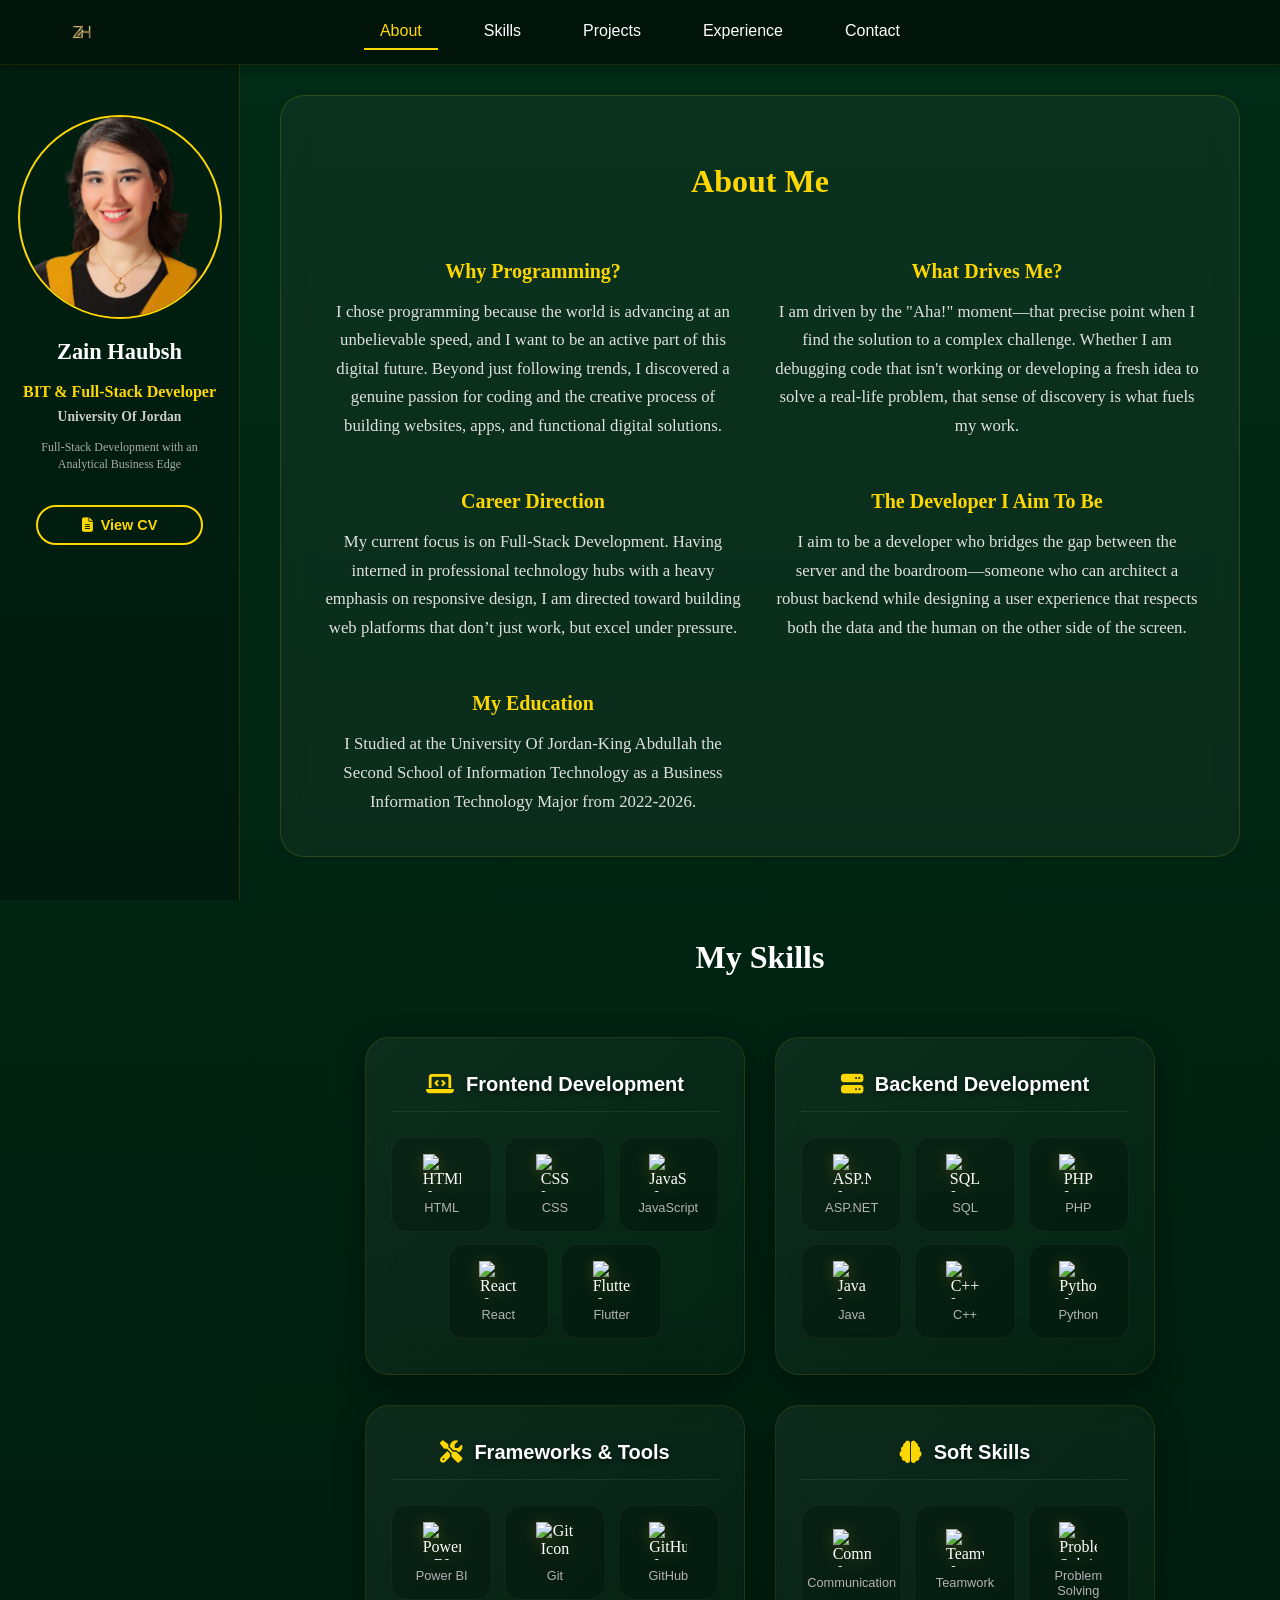
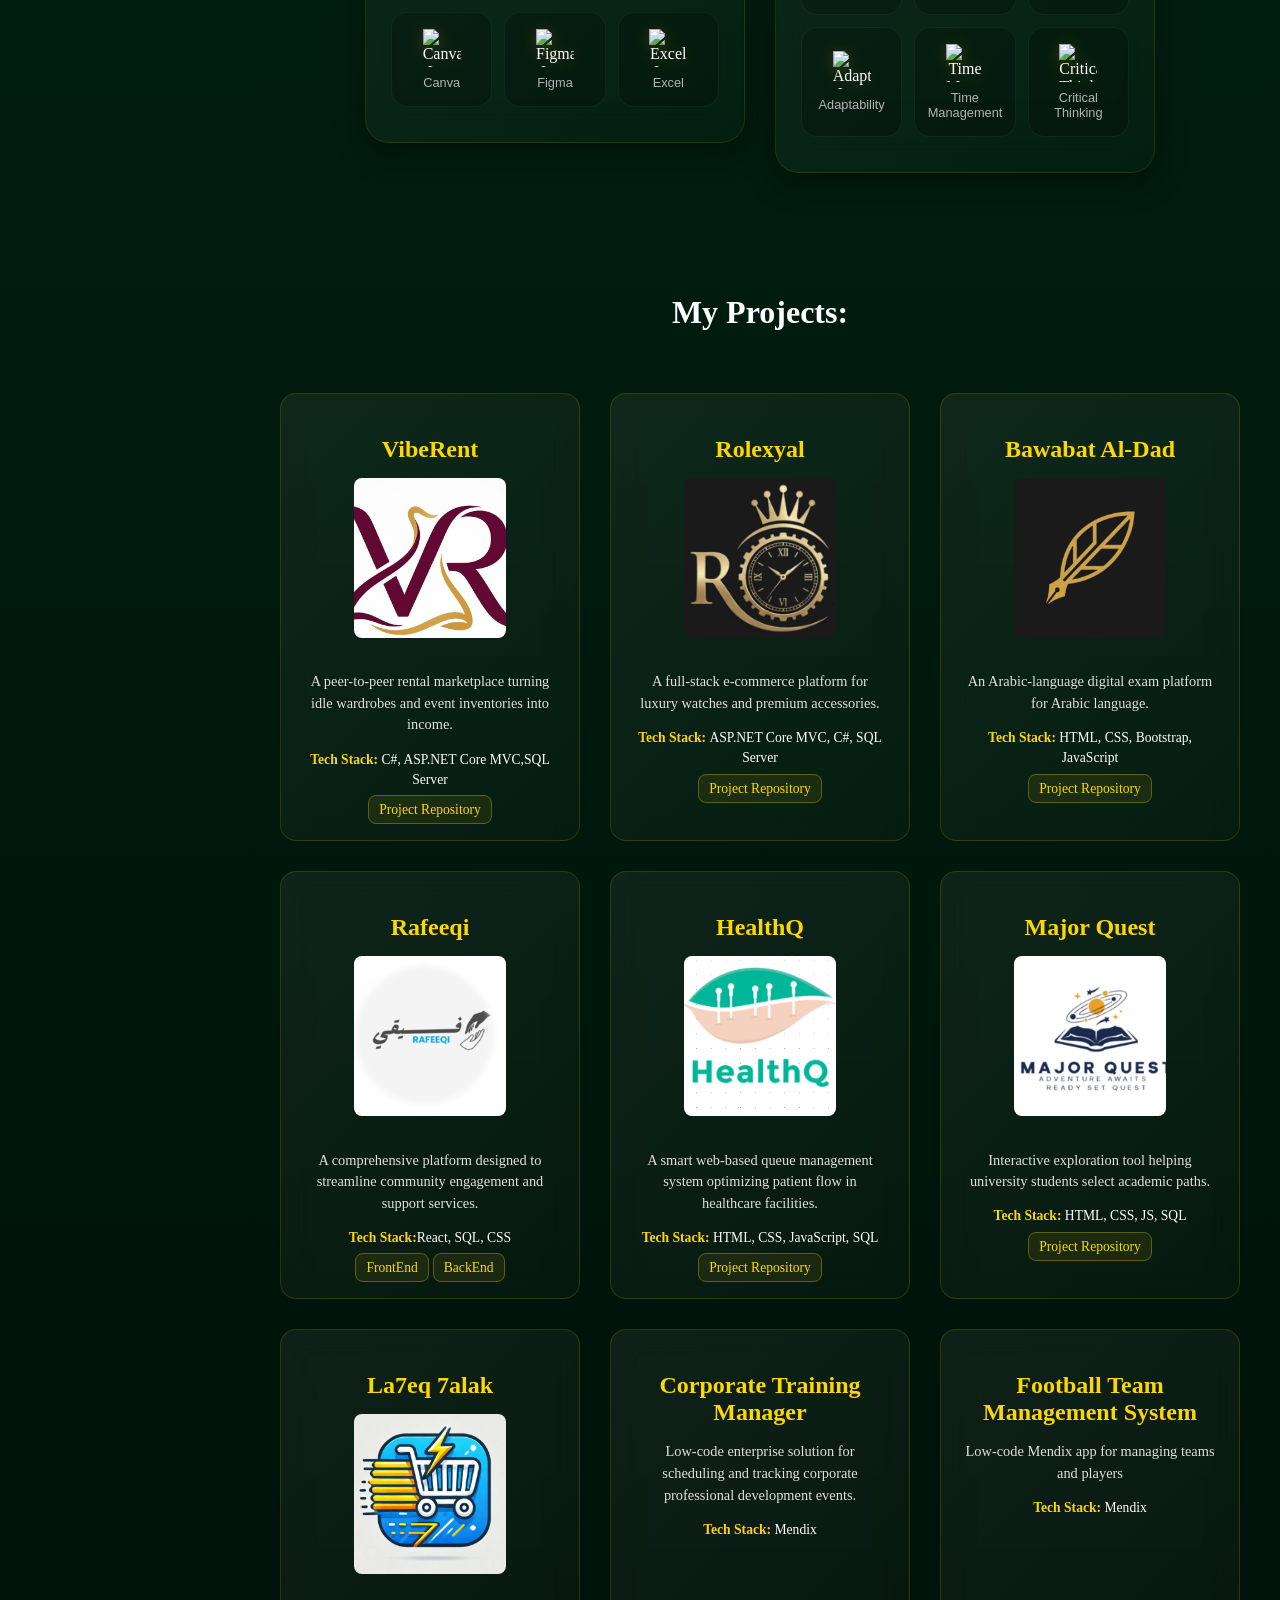
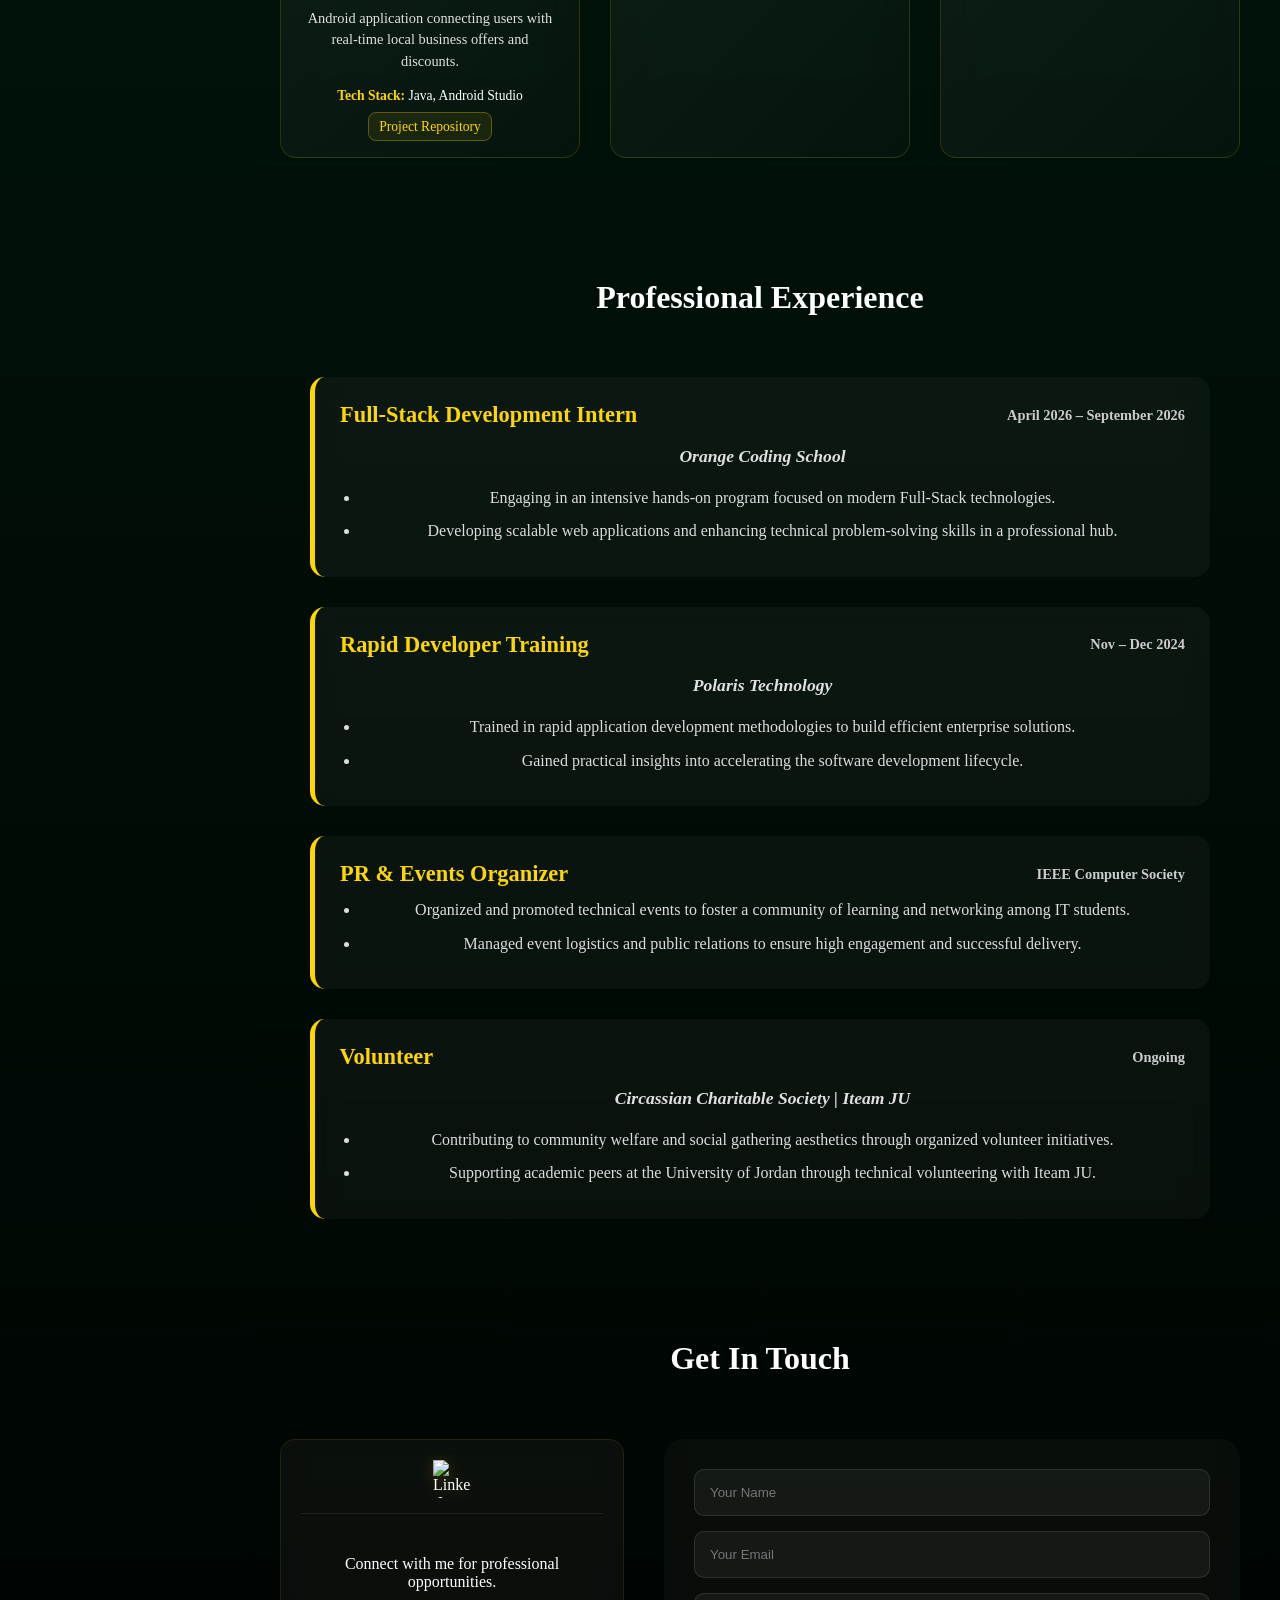
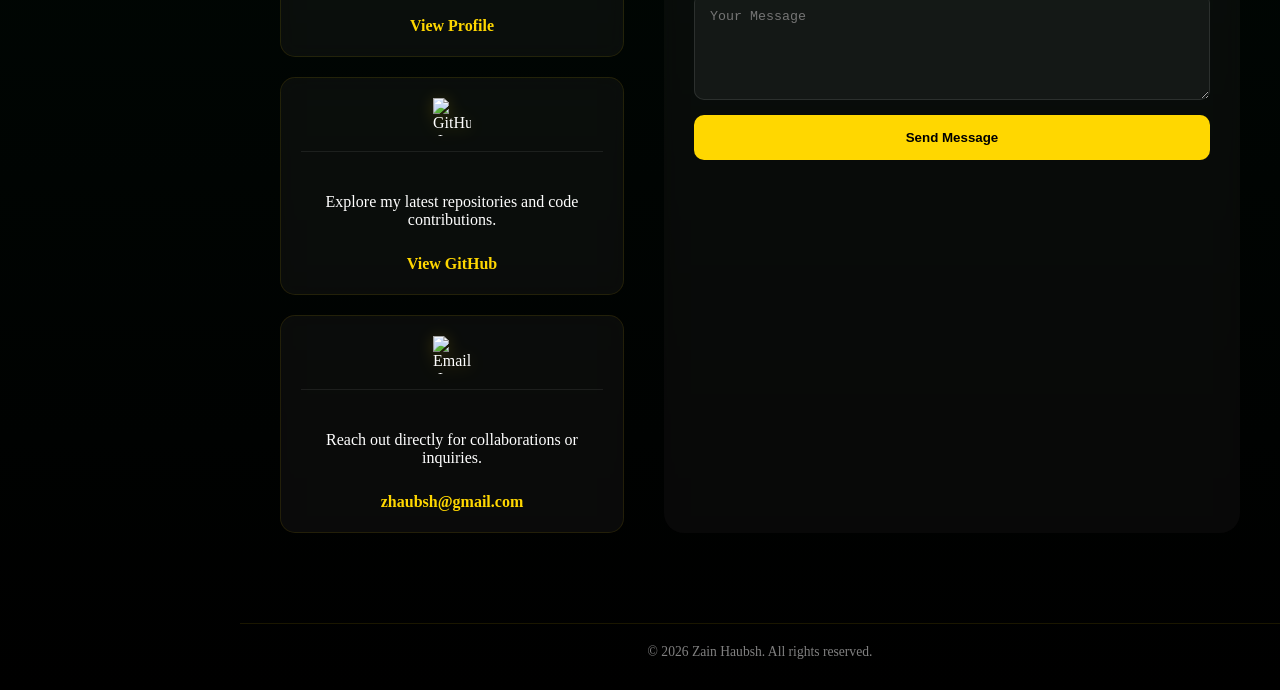
==== commit 54162ee1: "updates to add new projects, add some javascript functionality" ====
--- a/index.html
+++ b/index.html
@@ -4,11 +4,28 @@
 <head>
     <meta charset="UTF-8">
     <meta name="viewport" content="width=device-width, initial-scale=1.0">
-    <meta name="description" content="Zain Haubsh's Portfolio">
+    <meta name="description"
+        content="Portfolio of Zain Haubsh, a Full-Stack Developer and BIT student at the University of Jordan, building web platforms with React, ASP.NET, and SQL.">
     <meta name="author" content="Zain Haubsh">
-    <title>Main Page</title>
+    <title>Zain Haubsh | Full-Stack Developer Portfolio</title>
+    <link rel="canonical" href="https://zainhaubsh.github.io/Portfolio/">
+
+    <meta property="og:type" content="website">
+    <meta property="og:title" content="Zain Haubsh | Full-Stack Developer Portfolio">
+    <meta property="og:description"
+        content="Portfolio of Zain Haubsh, a Full-Stack Developer and BIT student at the University of Jordan, building web platforms with React, ASP.NET, and SQL.">
+    <meta property="og:url" content="https://zainhaubsh.github.io/Portfolio/">
+    <meta property="og:image" content="https://zainhaubsh.github.io/Portfolio/zain-logo1.png">
+
+    <meta name="twitter:card" content="summary_large_image">
+    <meta name="twitter:title" content="Zain Haubsh | Full-Stack Developer Portfolio">
+    <meta name="twitter:description"
+        content="Portfolio of Zain Haubsh, a Full-Stack Developer and BIT student at the University of Jordan, building web platforms with React, ASP.NET, and SQL.">
+    <meta name="twitter:image" content="https://zainhaubsh.github.io/Portfolio/zain-logo1.png">
+
     <link rel="stylesheet" href="PortfolioStyling.css">
-    <link rel="icon" type="image/x-icon" href="zain-logo.png">
+    <link rel="stylesheet" href="https://cdnjs.cloudflare.com/ajax/libs/font-awesome/6.5.2/css/all.min.css">
+    <link rel="icon" type="image/png" href="zain-logo1.png">
 </head>
 
 <body>
@@ -39,7 +56,7 @@
                     <h2 class="major">BIT & Full-Stack Developer</h2>
                     <h4>University Of Jordan</h4>
                     <h3>Full-Stack Development with an Analytical Business Edge</h3>
-                    <a href="Resume_Zain_Haubsh (2).pdf" target="_blank" class="cvBtn">
+                    <a href="Zain_Nizar_Haubsh_CV.pdf" target="_blank" class="cvBtn">
                         <i class="fas fa-file-alt"></i> View CV
                     </a>
                 </div>
@@ -99,27 +116,27 @@
                             <div class="iconGrid">
                                 <div class="skillBadge">
                                     <img src="https://img.icons8.com/ios-filled/100/FFD700/html-5.png" alt="HTML Icon"
-                                        class="skillIconImage">
+                                        class="skillIconImage" loading="lazy">
                                     <span>HTML</span>
                                 </div>
                                 <div class="skillBadge">
                                     <img src="https://img.icons8.com/ios-filled/100/FFD700/css3.png" alt="CSS Icon"
-                                        class="skillIconImage">
+                                        class="skillIconImage" loading="lazy">
                                     <span>CSS</span>
                                 </div>
                                 <div class="skillBadge">
                                     <img src="https://img.icons8.com/ios-filled/100/FFD700/javascript.png"
-                                        alt="JavaScript Icon" class="skillIconImage">
+                                        alt="JavaScript Icon" class="skillIconImage" loading="lazy">
                                     <span>JavaScript</span>
                                 </div>
                                 <div class="skillBadge">
                                     <img src="https://img.icons8.com/ios-filled/100/FFD700/react-native.png"
-                                        alt="React Icon" class="skillIconImage">
+                                        alt="React Icon" class="skillIconImage" loading="lazy">
                                     <span>React</span>
                                 </div>
                                 <div class="skillBadge">
                                     <img src="https://img.icons8.com/ios-filled/100/FFD700/flutter.png"
-                                        alt="Flutter Icon" class="skillIconImage">
+                                        alt="Flutter Icon" class="skillIconImage" loading="lazy">
                                     <span>Flutter</span>
                                 </div>
                             </div>
@@ -133,32 +150,32 @@
                             <div class="iconGrid">
                                 <div class="skillBadge">
                                     <img src="https://img.icons8.com/ios-filled/100/FFD700/code.png" alt="ASP.NET Icon"
-                                        class="skillIconImage">
+                                        class="skillIconImage" loading="lazy">
                                     <span>ASP.NET</span>
                                 </div>
                                 <div class="skillBadge">
                                     <img src="https://img.icons8.com/ios-filled/100/FFD700/sql.png" alt="SQL Icon"
-                                        class="skillIconImage">
+                                        class="skillIconImage" loading="lazy">
                                     <span>SQL</span>
                                 </div>
                                 <div class="skillBadge">
                                     <img src="https://img.icons8.com/ios-filled/100/FFD700/php.png" alt="PHP Icon"
-                                        class="skillIconImage">
+                                        class="skillIconImage" loading="lazy">
                                     <span>PHP</span>
                                 </div>
                                 <div class="skillBadge">
                                     <img src="https://img.icons8.com/ios-filled/100/FFD700/java-coffee-cup-logo.png"
-                                        alt="Java Icon" class="skillIconImage">
+                                        alt="Java Icon" class="skillIconImage" loading="lazy">
                                     <span>Java</span>
                                 </div>
                                 <div class="skillBadge">
                                     <img src="https://img.icons8.com/ios-filled/100/FFD700/c-plus-plus.png"
-                                        alt="C++ Icon" class="skillIconImage">
+                                        alt="C++ Icon" class="skillIconImage" loading="lazy">
                                     <span>C++</span>
                                 </div>
                                 <div class="skillBadge">
                                     <img src="https://img.icons8.com/ios-filled/100/FFD700/python.png" alt="Python Icon"
-                                        class="skillIconImage">
+                                        class="skillIconImage" loading="lazy">
                                     <span>Python</span>
                                 </div>
                             </div>
@@ -172,32 +189,32 @@
                             <div class="iconGrid">
                                 <div class="skillBadge">
                                     <img src="https://img.icons8.com/ios-filled/100/FFD700/power-bi.png"
-                                        alt="Power BI Icon" class="skillIconImage">
+                                        alt="Power BI Icon" class="skillIconImage" loading="lazy">
                                     <span>Power BI</span>
                                 </div>
                                 <div class="skillBadge">
                                     <img src="https://img.icons8.com/ios-filled/100/FFD700/git.png" alt="Git Icon"
-                                        class="skillIconImage">
+                                        class="skillIconImage" loading="lazy">
                                     <span>Git</span>
                                 </div>
                                 <div class="skillBadge">
                                     <img src="https://img.icons8.com/ios-filled/100/FFD700/github.png" alt="GitHub Icon"
-                                        class="skillIconImage">
+                                        class="skillIconImage" loading="lazy">
                                     <span>GitHub</span>
                                 </div>
                                 <div class="skillBadge">
                                     <img src="https://img.icons8.com/ios-filled/100/FFD700/canva.png" alt="Canva Icon"
-                                        class="skillIconImage">
+                                        class="skillIconImage" loading="lazy">
                                     <span>Canva</span>
                                 </div>
                                 <div class="skillBadge">
                                     <img src="https://img.icons8.com/ios-filled/100/FFD700/figma.png" alt="Figma Icon"
-                                        class="skillIconImage">
+                                        class="skillIconImage" loading="lazy">
                                     <span>Figma</span>
                                 </div>
                                 <div class="skillBadge">
                                     <img src="https://img.icons8.com/ios-filled/100/FFD700/microsoft-excel-2019.png"
-                                        alt="Excel Icon" class="skillIconImage">
+                                        alt="Excel Icon" class="skillIconImage" loading="lazy">
                                     <span>Excel</span>
                                 </div>
                             </div>
@@ -210,32 +227,32 @@
                             <div class="iconGrid">
                                 <div class="skillBadge">
                                     <img src="https://img.icons8.com/ios-filled/100/FFD700/chat.png"
-                                        alt="Communication Icon" class="skillIconImage">
+                                        alt="Communication Icon" class="skillIconImage" loading="lazy">
                                     <span>Communication</span>
                                 </div>
                                 <div class="skillBadge">
                                     <img src="https://img.icons8.com/ios-filled/100/FFD700/handshake.png"
-                                        alt="Teamwork Icon" class="skillIconImage">
+                                        alt="Teamwork Icon" class="skillIconImage" loading="lazy">
                                     <span>Teamwork</span>
                                 </div>
                                 <div class="skillBadge">
                                     <img src="https://img.icons8.com/ios-filled/100/FFD700/idea.png"
-                                        alt="Problem Solving Icon" class="skillIconImage">
+                                        alt="Problem Solving Icon" class="skillIconImage" loading="lazy">
                                     <span>Problem Solving</span>
                                 </div>
                                 <div class="skillBadge">
                                     <img src="https://img.icons8.com/ios-filled/100/FFD700/update-left-rotation.png"
-                                        alt="Adaptability Icon" class="skillIconImage">
+                                        alt="Adaptability Icon" class="skillIconImage" loading="lazy">
                                     <span>Adaptability</span>
                                 </div>
                                 <div class="skillBadge">
                                     <img src="https://img.icons8.com/ios-filled/100/FFD700/clock.png"
-                                        alt="Time Management Icon" class="skillIconImage">
+                                        alt="Time Management Icon" class="skillIconImage" loading="lazy">
                                     <span>Time Management</span>
                                 </div>
                                 <div class="skillBadge">
                                     <img src="https://img.icons8.com/ios-filled/100/FFD700/mind-map.png"
-                                        alt="Critical Thinking Icon" class="skillIconImage">
+                                        alt="Critical Thinking Icon" class="skillIconImage" loading="lazy">
                                     <span>Critical Thinking</span>
                                 </div>
                             </div>
@@ -247,8 +264,35 @@
                     <h1>My Projects:</h1>
                     <div class="myprojects">
                         <div class="projectCard">
+                            <h2>VibeRent</h2>
+                            <img src="viberent.png" alt="VibeRent Marketplace" loading="lazy">
+                            <p>A peer-to-peer rental marketplace turning idle wardrobes and event inventories into
+                                income.</p>
+                            <p class="tech">Tech Stack: <span style="color:white;font-weight:normal;">C#, ASP.NET Core
+                                    MVC,SQL Server</span></p>
+                            <a href="https://github.com/ZainHaubsh/VibeRent" class="projectBtn">Project Repository</a>
+                        </div>
+                        <div class="projectCard">
+                            <h2>Rolexyal</h2>
+                            <img src="rolexyal.png" alt="Rolexyal E-commerce" loading="lazy">
+                            <p>A full-stack e-commerce platform for luxury watches and premium accessories.</p>
+                            <p class="tech">Tech Stack: <span style="color:white;font-weight:normal;">ASP.NET Core
+                                    MVC, C#, SQL Server</span></p>
+                            <a href="https://github.com/moqbelAbd/Rolexyal-Ecommerce-System" class="projectBtn">Project
+                                Repository</a>
+                        </div>
+                        <div class="projectCard">
+                            <h2>Bawabat Al-Dad</h2>
+                            <img src="bawabatAlDad.png" alt="Bawabat Al-Dad Platform" loading="lazy">
+                            <p>An Arabic-language digital exam platform for Arabic language.</p>
+                            <p class="tech">Tech Stack: <span style="color:white;font-weight:normal;">HTML, CSS,
+                                    Bootstrap, JavaScript</span></p>
+                            <a href="https://github.com/ZainHaubsh/StudentExamSystem" class="projectBtn">Project
+                                Repository</a>
+                        </div>
+                        <div class="projectCard">
                             <h2>Rafeeqi</h2>
-                            <img src="rafeeqi.png" alt="Rafeeqi Platform">
+                            <img src="rafeeqi.png" alt="Rafeeqi Platform" loading="lazy">
                             <p>A comprehensive platform designed to streamline community engagement and support
                                 services.</p>
                             <p class="tech">Tech Stack:<span style="color:white;font-weight:normal;">React, SQL,
@@ -259,7 +303,7 @@
                         </div>
                         <div class="projectCard">
                             <h2><a href="https://github.com/ZainHaubsh/HealthQ" target="_blank">HealthQ</a></h2>
-                            <img src="HealthQ.png" alt="HealthQ System">
+                            <img src="HealthQ.png" alt="HealthQ System" loading="lazy">
                             <p>A smart web-based queue management system optimizing patient flow in healthcare
                                 facilities.</p>
                             <p class="tech">Tech Stack: <span style="color:white;font-weight:normal;">HTML, CSS,
@@ -268,7 +312,7 @@
                         </div>
                         <div class="projectCard">
                             <h2><a href="https://github.com/ZainHaubsh/Major-Quest" target="_blank">Major Quest</a></h2>
-                            <img src="majorQuest.png" alt="Major Quest">
+                            <img src="majorQuest.png" alt="Major Quest" loading="lazy">
                             <p>Interactive exploration tool helping university students select academic paths.</p>
                             <p class="tech">Tech Stack: <span style="color:white;font-weight:normal;">HTML, CSS, JS,
                                     SQL</span></p>
@@ -277,7 +321,7 @@
                         </div>
                         <div class="projectCard">
                             <h2><a href="https://github.com/ZainHaubsh/La7e27alak" target="_blank">La7eq 7alak</a></h2>
-                            <img src="La7eq 7alak.png" alt="La7eq 7alak App">
+                            <img src="La7eq 7alak.jpg" alt="La7eq 7alak App" loading="lazy">
                             <p>Android application connecting users with real-time local business offers and discounts.
                             </p>
                             <p class="tech">Tech Stack: <span style="color:white;font-weight:normal;">Java, Android
@@ -303,20 +347,8 @@
                     <div class="experienceContainer">
                         <div class="expCard">
                             <div class="expHeader">
-                                <h2>Rapid Developer Training</h2>
-                                <span class="date">Nov – Dec 2024</span>
-                            </div>
-                            <h3>Polaris Technology</h3>
-                            <ul>
-                                <li>Trained in rapid application development methodologies to build efficient enterprise
-                                    solutions.</li>
-                                <li>Gained practical insights into accelerating the software development lifecycle.</li>
-                            </ul>
-                        </div>
-                        <div class="expCard">
-                            <div class="expHeader">
                                 <h2>Full-Stack Development Intern</h2>
-                                <span class="date">April 2026 – August 2026</span>
+                                <span class="date">April 2026 – September 2026</span>
                             </div>
                             <h3>Orange Coding School</h3>
                             <ul>
@@ -328,6 +360,18 @@
                         </div>
                         <div class="expCard">
                             <div class="expHeader">
+                                <h2>Rapid Developer Training</h2>
+                                <span class="date">Nov – Dec 2024</span>
+                            </div>
+                            <h3>Polaris Technology</h3>
+                            <ul>
+                                <li>Trained in rapid application development methodologies to build efficient enterprise
+                                    solutions.</li>
+                                <li>Gained practical insights into accelerating the software development lifecycle.</li>
+                            </ul>
+                        </div>
+                        <div class="expCard">
+                            <div class="expHeader">
                                 <h2>PR & Events Organizer</h2>
                                 <span class="date">IEEE Computer Society</span>
                             </div>
@@ -363,7 +407,7 @@
                             <div class="contactCard">
                                 <div class="cardHeader">
                                     <img src="https://img.icons8.com/ios-filled/100/FFD700/linkedin.png"
-                                        alt="LinkedIn Icon" class="skillIconImage">
+                                        alt="LinkedIn Icon" class="skillIconImage" loading="lazy">
                                 </div>
                                 <p>Connect with me for professional opportunities.</p>
                                 <a href="https://www.linkedin.com/in/zain-haubsh" class="contactBtn">View Profile</a>
@@ -372,7 +416,7 @@
                             <div class="contactCard">
                                 <div class="cardHeader">
                                     <img src="https://img.icons8.com/ios-filled/100/FFD700/github.png" alt="GitHub Icon"
-                                        class="skillIconImage">
+                                        class="skillIconImage" loading="lazy">
                                 </div>
                                 <p>Explore my latest repositories and code contributions.</p>
                                 <a href="https://github.com/ZainHaubsh" class="contactBtn">View GitHub</a>
@@ -381,7 +425,7 @@
                             <div class="contactCard">
                                 <div class="cardHeader">
                                     <img src="https://img.icons8.com/ios-filled/100/FFD700/new-post.png"
-                                        alt="Email Icon" class="skillIconImage">
+                                        alt="Email Icon" class="skillIconImage" loading="lazy">
                                 </div>
                                 <p>Reach out directly for collaborations or inquiries.</p>
                                 <a href="mailto:zhaubsh@gmail.com" class="contactBtn">zhaubsh@gmail.com</a>
@@ -398,9 +442,18 @@
                     </div>
                 </div>
 
+                <footer class="siteFooter">
+                    <p>&copy; <span id="currentYear"></span> Zain Haubsh. All rights reserved.</p>
+                </footer>
+
             </div>
         </div>
     </div>
+
+    <div id="scrollProgress"></div>
+    <button id="backToTopBtn" aria-label="Back to top" title="Back to top">&uarr;</button>
+
+    <script src="script.js" defer></script>
 </body>
 
 </html>
--- a/PortfolioStyling.css
+++ b/PortfolioStyling.css
@@ -87,6 +87,16 @@
     border-bottom: 2px solid #FFD700;
 }
 
+.link.active {
+    color: #FFD700;
+    border-bottom: 2px solid #FFD700;
+}
+
+.navSection.scrolled {
+    box-shadow: 0 4px 18px rgba(0, 0, 0, 0.5);
+    border-bottom: 1px solid rgba(255, 215, 0, 0.25);
+}
+
 /*  Fixed Sidebar  */
 .sidebarContainer {
     display: flex;
@@ -254,6 +264,11 @@
     flex-direction: column;
     align-items: center;
     text-align: center;
+}
+
+.aboutSection,
+.infoSection {
+    scroll-margin-top: 90px;
 }
 
 /*  About  */
@@ -686,6 +701,102 @@
     background: #e6c200;
 }
 
+.submitBtn:disabled {
+    opacity: 0.7;
+    cursor: not-allowed;
+    transform: none;
+}
+
+.formStatus {
+    font-size: 0.9rem;
+    margin: 0;
+    min-height: 1.2em;
+}
+
+.formStatus.success {
+    color: #6be675;
+}
+
+.formStatus.error {
+    color: #ff6b6b;
+}
+
+/*  Scroll Reveal  */
+.reveal {
+    opacity: 0;
+    transform: translateY(30px);
+    transition: opacity 0.7s ease, transform 0.7s ease;
+}
+
+.reveal.revealed {
+    opacity: 1;
+    transform: translateY(0);
+}
+
+/*  Footer  */
+.siteFooter {
+    width: 100%;
+    padding: 20px 40px 30px;
+    text-align: center;
+    box-sizing: border-box;
+    color: rgba(255, 255, 255, 0.5);
+    font-size: 0.85rem;
+    border-top: 1px solid rgba(255, 215, 0, 0.1);
+    margin-top: 20px;
+}
+
+.siteFooter p {
+    margin: 0;
+}
+
+/*  Scroll Progress Bar  */
+#scrollProgress {
+    position: fixed;
+    top: 0;
+    left: 0;
+    height: 3px;
+    width: 0%;
+    background: #FFD700;
+    z-index: 1020;
+    transition: width 0.1s ease-out;
+}
+
+/*  Back To Top Button  */
+#backToTopBtn {
+    position: fixed;
+    bottom: 30px;
+    right: 30px;
+    width: 46px;
+    height: 46px;
+    border-radius: 50%;
+    border: 1px solid rgba(255, 215, 0, 0.4);
+    background: rgba(0, 20, 10, 0.9);
+    color: #FFD700;
+    font-size: 1.3rem;
+    font-weight: bold;
+    line-height: 1;
+    cursor: pointer;
+    z-index: 1000;
+    opacity: 0;
+    visibility: hidden;
+    transform: translateY(15px);
+    transition: opacity 0.3s ease, transform 0.3s ease, background 0.3s ease, color 0.3s ease;
+    display: flex;
+    align-items: center;
+    justify-content: center;
+}
+
+#backToTopBtn.visible {
+    opacity: 1;
+    visibility: visible;
+    transform: translateY(0);
+}
+
+#backToTopBtn:hover {
+    background: #FFD700;
+    color: #000;
+}
+
 /*  Media Queries  */
 
 @media (max-width: 1024px) {
@@ -872,4 +983,13 @@
     .skillBadge {
         width: calc(50% - 6px);
     }
+}
+
+@media (max-width: 768px) {
+    #backToTopBtn {
+        bottom: 20px;
+        right: 20px;
+        width: 42px;
+        height: 42px;
+    }
 }
